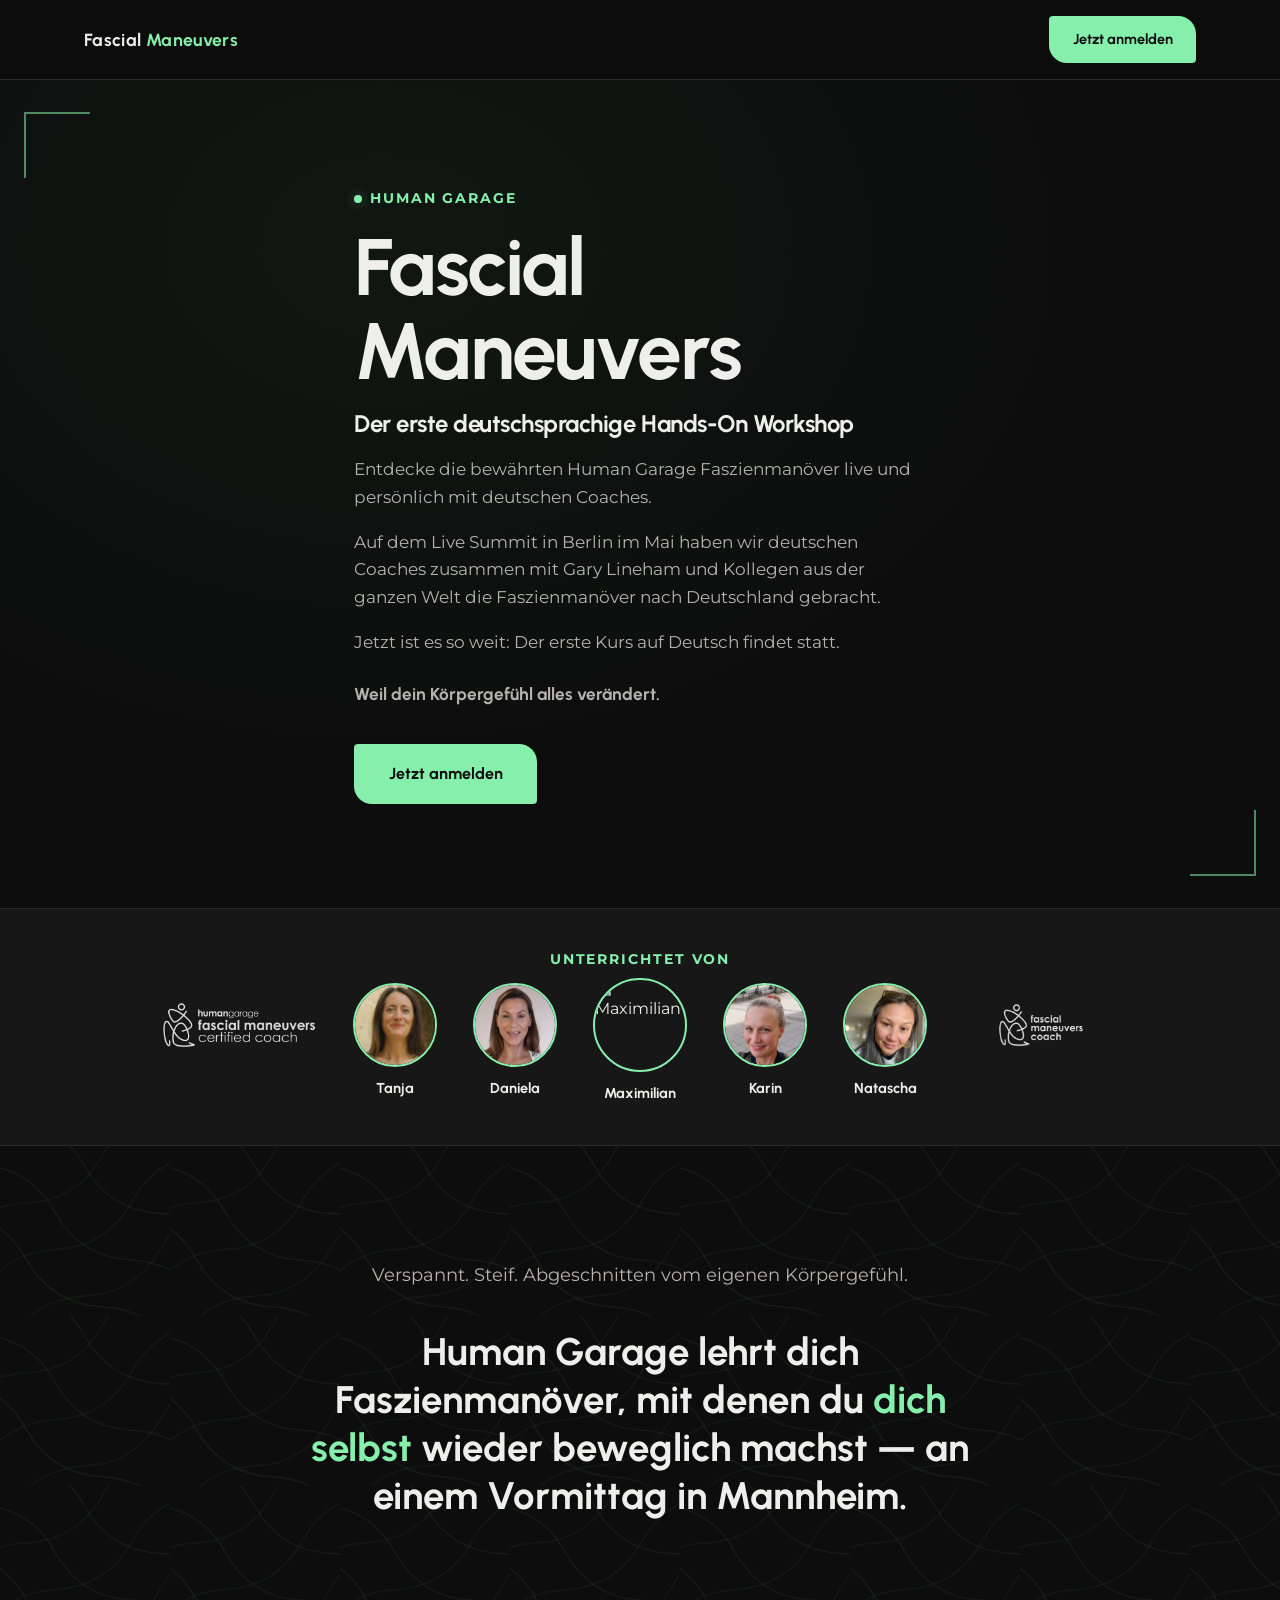
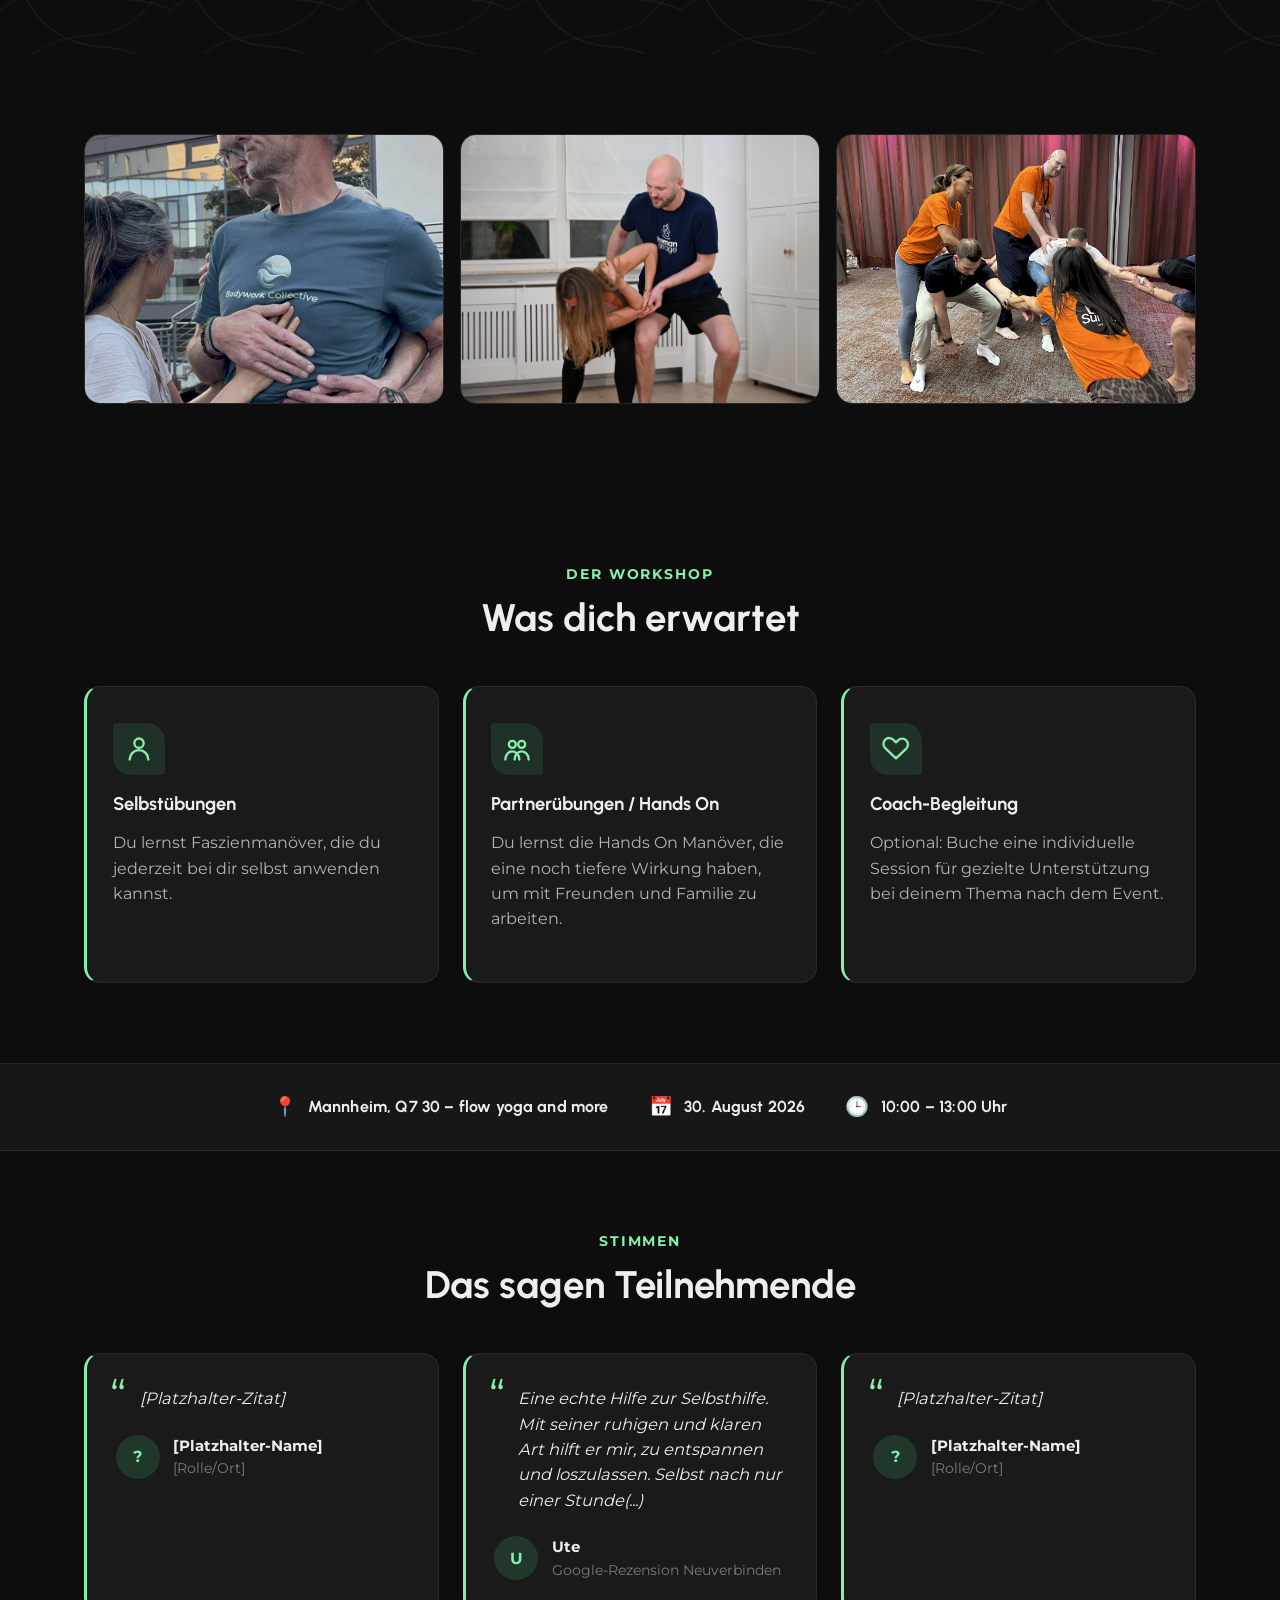
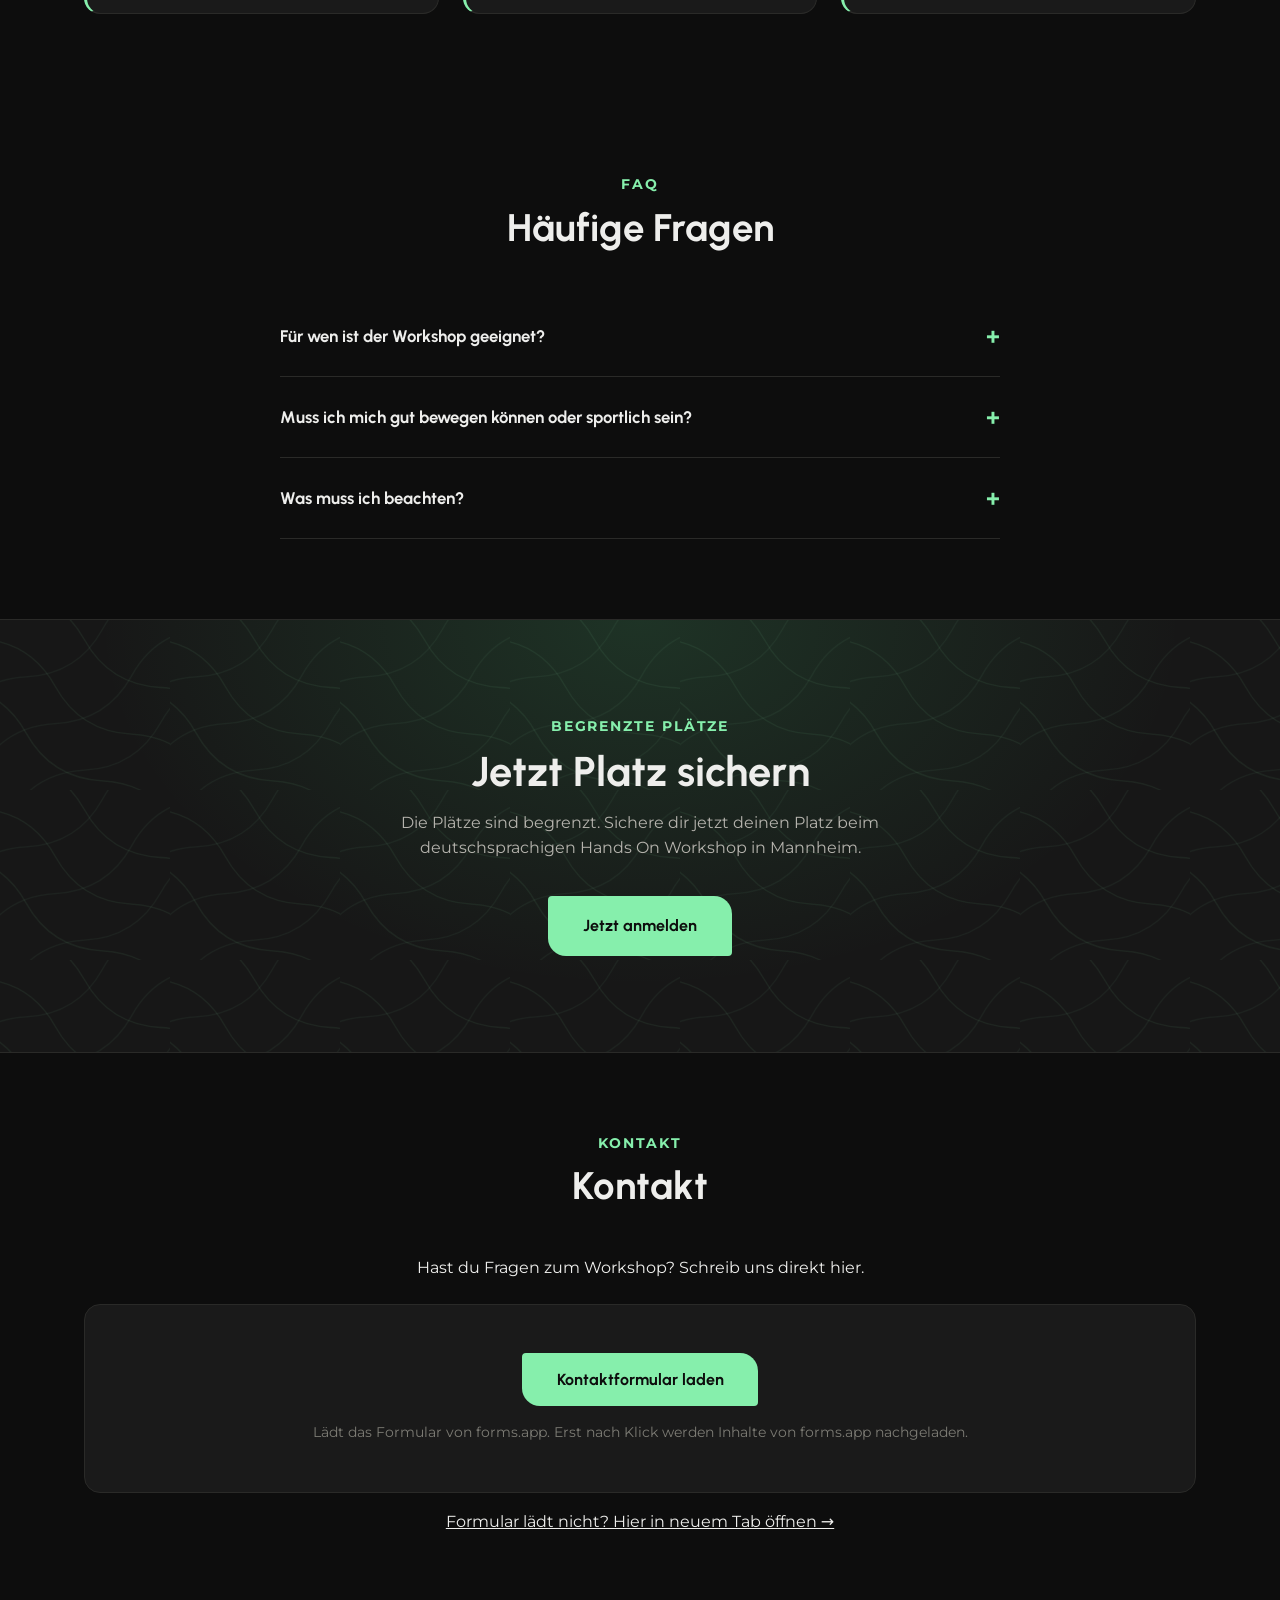
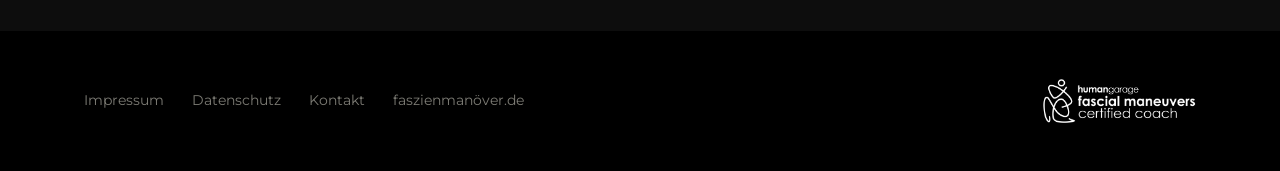
==== index.html @ 51a61db9 "Coach FOTOS zentriert" ====
<!doctype html>
<html lang="de">
<head>
<meta charset="utf-8">
<meta name="viewport" content="width=device-width, initial-scale=1">
<title>Fascial Maneuvers Workshop – Human Garage Mannheim</title>
<meta name="description" content="Der erste deutschsprachige Human Garage Fascial Maneuvers Hands-On Workshop in Mannheim am 30. August 2026. Jetzt Platz sichern.">
<meta name="robots" content="noindex, nofollow">
<link rel="stylesheet" href="assets/css/style.css">
</head>
<body>

<nav class="nav">
  <div class="container">
    <div class="nav-brand">Fascial <span>Maneuvers</span></div>
    <a class="btn btn-primary" href="https://book.stripe.com/28EfZhgvU1ks88J5w85ZC00">Jetzt anmelden</a>
  </div>
</nav>

<header class="hero hero-video-section">
  <video class="hero-video-bg" autoplay muted loop playsinline>
    <source src="images/hero.mp4" type="video/mp4">
  </video>
  <div class="hero-overlay"></div>
  <div class="container hero-content">
    <div class="hero-eyebrow">Human Garage</div>
    <h1 class="display">Fascial<br>Maneuvers</h1>
    <h2 class="display">Der erste deutschsprachige Hands-On Workshop</h2>
    <p>Entdecke die bewährten Human Garage Faszienmanöver live und persönlich mit deutschen Coaches.</p>
    <p>Auf dem Live Summit in Berlin im Mai haben wir deutschen Coaches zusammen mit Gary Lineham und Kollegen aus der ganzen Welt die Faszienmanöver nach Deutschland gebracht.</p>
    <p>Jetzt ist es so weit: Der erste Kurs auf Deutsch findet statt.</p>
    <p class="hero-tagline">Weil dein Körpergefühl alles verändert.</p>
    <a class="btn btn-primary" href="https://book.stripe.com/28EfZhgvU1ks88J5w85ZC00">Jetzt anmelden</a>
  </div>
</header>

<div class="trust-strip">
  <div class="container">
    <span class="eyebrow section-eyebrow">Unterrichtet von</span>
    <div class="coach-row">
      <div class="coach">
        <span class="coach-logo-box"><img class="trust-logo" src="Logos/HG-FascialManeuversCertifiedCoach-white.png" alt="Human Garage Fascial Maneuvers Certified Coach"></span>
      </div>
      <div class="coach">
        <span class="coach-photo"><img src="images/Coaches/Tanja.png" alt="Tanja" style="transform: scale(1.15) translate(0, 5%);"></span>
        <span class="coach-name">Tanja</span>
      </div>
      <div class="coach">
        <span class="coach-photo"><img src="images/Coaches/Daniela.png" alt="Daniela"></span>
        <span class="coach-name">Daniela</span>
      </div>
      <div class="coach coach--lead">
        <span class="coach-photo"><img src="images/Coaches/Maximilian.JPG" alt="Maximilian"></span>
        <span class="coach-name">Maximilian</span>
      </div>
      <div class="coach">
        <span class="coach-photo"><img src="images/Coaches/Karin.png" alt="Karin"></span>
        <span class="coach-name">Karin</span>
      </div>
      <div class="coach">
        <span class="coach-photo"><img src="images/Coaches/Natascha.jpg" alt="Natascha" style="transform: scale(1.15) translate(-4.3%, 2.5%);"></span>
        <span class="coach-name">Natascha</span>
      </div>
      <div class="coach">
        <span class="coach-logo-box"><img class="trust-logo" src="Logos/HG-FascialManeuversCoach-white.png" alt="Human Garage Fascial Maneuvers Coach"></span>
      </div>
    </div>
  </div>
</div>

<section class="statement texture">
  <div class="container">
    <p class="lede">Verspannt. Steif. Abgeschnitten vom eigenen Körpergefühl.</p>
    <p class="big">Human Garage lehrt dich Faszienmanöver, mit denen du <span class="hl">dich selbst</span> wieder beweglich machst — an einem Vormittag in Mannheim.</p>
  </div>
</section>

<section class="section">
  <div class="container">
    <div class="photo-strip">
      <img src="images/IMG_2261MaartenNatascha.jpg" alt="Fascial Maneuver bei Human Garage Workshop">
      <img src="images/DSC_4085_Swingerassist.JPG" alt="Swinger Assist Fascial Maneuver bei Human Garage Workshop">
      <img src="images/DoubleArmpull.jpg" alt="Double Arm Pull Fascial Maneuver bei Human Garage Workshop">
    </div>
  </div>
</section>

<section class="section" id="erwartet">
  <div class="container">
    <span class="eyebrow section-eyebrow">Der Workshop</span>
    <h2 class="section-title">Was dich erwartet</h2>
    <div class="features">
      <div class="feature">
        <div class="feature-icon" aria-hidden="true">
          <svg width="28" height="28" viewBox="0 0 24 24" fill="none" stroke="currentColor" stroke-width="2" stroke-linecap="round"><circle cx="12" cy="7" r="4"></circle><path d="M4 21c0-4.4 3.6-8 8-8s8 3.6 8 8"></path></svg>
        </div>
        <h3>Selbstübungen</h3>
        <p>Du lernst Faszienmanöver, die du jederzeit bei dir selbst anwenden kannst.</p>
      </div>
      <div class="feature">
        <div class="feature-icon" aria-hidden="true">
          <svg width="28" height="28" viewBox="0 0 24 24" fill="none" stroke="currentColor" stroke-width="2" stroke-linecap="round"><circle cx="8" cy="8" r="3"></circle><circle cx="16" cy="8" r="3"></circle><path d="M2 21c0-3.9 2.7-7 6-7s6 3.1 6 7"></path><path d="M10 21c0-3.9 2.7-7 6-7s6 3.1 6 7"></path></svg>
        </div>
        <h3>Partnerübungen / Hands On</h3>
        <p>Du lernst die Hands On Manöver, die eine noch tiefere Wirkung haben, um mit Freunden und Familie zu arbeiten.</p>
      </div>
      <div class="feature">
        <div class="feature-icon" aria-hidden="true">
          <svg width="28" height="28" viewBox="0 0 24 24" fill="none" stroke="currentColor" stroke-width="2" stroke-linecap="round" stroke-linejoin="round"><path d="M20.8 4.6a5 5 0 0 0-7 0L12 6.3l-1.8-1.7a5 5 0 1 0-7 7L12 20l8.8-8.4a5 5 0 0 0 0-7z"></path></svg>
        </div>
        <h3>Coach-Begleitung</h3>
        <p>Optional: Buche eine individuelle Session für gezielte Unterstützung bei deinem Thema nach dem Event.</p>
      </div>
    </div>
  </div>
</section>

<div class="info-bar">
  <div class="container">
    <div class="info-item"><span class="icon">📍</span> Mannheim, Q7 30 – flow yoga and more</div>
    <div class="info-item"><span class="icon">📅</span> 30. August 2026</div>
    <div class="info-item"><span class="icon">🕒</span> 10:00 – 13:00 Uhr</div>
  </div>
</div>

<section class="section">
  <div class="container">
    <span class="eyebrow section-eyebrow">Stimmen</span>
    <h2 class="section-title">Das sagen Teilnehmende</h2>
    <div class="testimonials">
      <figure class="testimonial-card">
        <blockquote>[Platzhalter-Zitat]</blockquote>
        <figcaption>
          <span class="testimonial-avatar">?</span>
          <span>
            <span class="testimonial-name">[Platzhalter-Name]</span>
            <span class="testimonial-role">[Rolle/Ort]</span>
          </span>
        </figcaption>
      </figure>
      <figure class="testimonial-card">
        <blockquote>Eine echte Hilfe zur Selbsthilfe. Mit seiner ruhigen und klaren Art hilft er mir, zu entspannen und loszulassen. Selbst nach nur einer Stunde(...)</blockquote>
        <figcaption>
          <span class="testimonial-avatar">U</span>
          <span>
            <span class="testimonial-name">Ute</span>
            <span class="testimonial-role">Google-Rezension Neuverbinden</span>
          </span>
        </figcaption>
      </figure>
      <figure class="testimonial-card">
        <blockquote>[Platzhalter-Zitat]</blockquote>
        <figcaption>
          <span class="testimonial-avatar">?</span>
          <span>
            <span class="testimonial-name">[Platzhalter-Name]</span>
            <span class="testimonial-role">[Rolle/Ort]</span>
          </span>
        </figcaption>
      </figure>
    </div>
  </div>
</section>

<section class="section">
  <div class="container">
    <span class="eyebrow section-eyebrow">FAQ</span>
    <h2 class="section-title">Häufige Fragen</h2>
    <div class="faq">
      <details class="faq-item">
        <summary>Für wen ist der Workshop geeignet?</summary>
        <p>Jeder kann Faszienmanöver machen. Sie sind leicht lernbar und sehr wirksam. Du bist hier richtig, wenn du deinem Körper etwas Gutes tun möchtest, dich leichter oder lebendiger fühlen willst.</p>
      </details>
      <details class="faq-item">
        <summary>Muss ich mich gut bewegen können oder sportlich sein?</summary>
        <p>Nein. Faszienmanöver bringen Beweglichkeit und Freude an Bewegung schnell zurück.</p>
      </details>
      <details class="faq-item">
        <summary>Was muss ich beachten?</summary>
        <p>Das Event findet in einem Yogastudio statt. Faszienmanöver wirken am besten barfuß oder auf rutschfesten Socken.</p>
        <p>Die Teilnahme findet auf eigene Verantwortung statt.</p>
        <p>Dies ist ein Hands-On Event, bitte verzichte auf starke Düfte und schweren Schmuck.</p>
      </details>
    </div>
  </div>
</section>

<section class="booking texture">
  <div class="container">
    <span class="eyebrow section-eyebrow">Begrenzte Plätze</span>
    <h2>Jetzt Platz sichern</h2>
    <p>Die Plätze sind begrenzt. Sichere dir jetzt deinen Platz beim deutschsprachigen Hands On Workshop in Mannheim.</p>
    <a class="btn btn-primary" href="https://book.stripe.com/28EfZhgvU1ks88J5w85ZC00">Jetzt anmelden</a>
  </div>
</section>

<section class="section" id="kontakt">
  <div class="container">
    <span class="eyebrow section-eyebrow">Kontakt</span>
    <h2 class="section-title">Kontakt</h2>
    <p style="text-align:center; max-width:50ch; margin:0 auto 1.5rem;">Hast du Fragen zum Workshop? Schreib uns direkt hier.</p>
    <div class="contact-embed" id="contact-embed">
      <button type="button" class="btn btn-primary" id="load-contact-form">Kontaktformular laden</button>
      <p class="contact-hint">Lädt das Formular von forms.app. Erst nach Klick werden Inhalte von forms.app nachgeladen.</p>
    </div>
    <p style="text-align:center; margin-top:1rem;"><a href="https://lx2cqpcb.forms.app/kontaktformular" target="_blank" rel="noopener">Formular lädt nicht? Hier in neuem Tab öffnen →</a></p>
  </div>
</section>

<footer>
  <div class="container footer-inner">
    <div class="footer-links">
      <a href="https://mein.online-impressum.de/neuverbinden-de/">Impressum</a>
      <a href="datenschutz.html">Datenschutz</a>
      <a href="#kontakt">Kontakt</a>
      <span>faszienmanöver.de</span>
    </div>
    <img class="footer-logo" src="Logos/HG-FascialManeuversCertifiedCoach-white.png" alt="Human Garage Fascial Maneuvers Certified Coach">
  </div>
</footer>

<script>
document.getElementById('load-contact-form').addEventListener('click', function () {
  var container = document.getElementById('contact-embed');
  var iframe = document.createElement('iframe');
  iframe.src = 'https://lx2cqpcb.forms.app/kontaktformular';
  iframe.title = 'Kontaktformular';
  iframe.loading = 'lazy';
  container.innerHTML = '';
  container.appendChild(iframe);
});
</script>

</body>
</html>
---- assets/css/style.css ----
@font-face {
  font-family: "Montserrat";
  font-style: normal;
  font-weight: 400;
  font-display: swap;
  src: url("../fonts/montserrat-400.woff2") format("woff2");
}
@font-face {
  font-family: "Montserrat";
  font-style: normal;
  font-weight: 600;
  font-display: swap;
  src: url("../fonts/montserrat-600.woff2") format("woff2");
}
@font-face {
  font-family: "Montserrat";
  font-style: normal;
  font-weight: 700;
  font-display: swap;
  src: url("../fonts/montserrat-700.woff2") format("woff2");
}
@font-face {
  font-family: "Urbanist";
  font-style: normal;
  font-weight: 400;
  font-display: swap;
  src: url("../fonts/urbanist-400.woff2") format("woff2");
}
@font-face {
  font-family: "Urbanist";
  font-style: normal;
  font-weight: 700;
  font-display: swap;
  src: url("../fonts/urbanist-700.woff2") format("woff2");
}

:root {
  --bg: #0d0d0d;
  --bg-elevated: #171717;
  --bg-card: #1a1a1a;
  --border: #2a2a28;
  --text: #eeeeec;
  --text-muted: #b5b3ad;
  --text-dim: #7c7b74;
  --mint: #4ade80;
  --mint-bright: #86efac;
  --mint-glow: rgba(134, 239, 172, 0.35);
  --amber: #f76b15;
  --amber-bright: #ff9a4d;
  --max-width: 1160px;
  --radius-s: 10px;
  --radius-m: 16px;
  --radius-cut: 4px 18px 4px 18px;
}

* {
  box-sizing: border-box;
}

html {
  scroll-behavior: smooth;
}

body {
  margin: 0;
  font-family: "Montserrat", ui-sans-serif, system-ui, sans-serif;
  background: var(--bg);
  color: var(--text);
  line-height: 1.6;
  -webkit-font-smoothing: antialiased;
}

h1, h2, h3, h4 {
  font-family: "Urbanist", ui-sans-serif, system-ui, sans-serif;
  font-weight: 700;
  line-height: 1.05;
  margin: 0;
}

.display {
  font-family: "Urbanist", ui-sans-serif, system-ui, sans-serif;
  font-weight: 700;
  letter-spacing: -0.02em;
  line-height: 1.05;
}

img {
  max-width: 100%;
  display: block;
}

a {
  color: inherit;
}

.container {
  max-width: var(--max-width);
  margin: 0 auto;
  padding: 0 1.5rem;
}

/* signature texture: crossing fascia-fiber mesh (own mark, not HG's diagonal hatch) */
.texture {
  position: relative;
}

.texture::before {
  content: "";
  position: absolute;
  inset: 0;
  pointer-events: none;
  background-image: url("data:image/svg+xml,%3Csvg xmlns='http://www.w3.org/2000/svg' width='170' height='170' viewBox='0 0 170 170'%3E%3Cg fill='none' stroke='%2386efac' stroke-width='1.3'%3E%3Cg stroke-opacity='0.065' transform='rotate(32 85 85)'%3E%3Cpath d='M-40 30 Q 5 5 50 30 T 140 30 T 230 30'/%3E%3Cpath d='M-40 85 Q 5 60 50 85 T 140 85 T 230 85'/%3E%3Cpath d='M-40 140 Q 5 115 50 140 T 140 140 T 230 140'/%3E%3C/g%3E%3Cg stroke-opacity='0.05' transform='rotate(-32 85 85)'%3E%3Cpath d='M-40 30 Q 5 5 50 30 T 140 30 T 230 30'/%3E%3Cpath d='M-40 85 Q 5 60 50 85 T 140 85 T 230 85'/%3E%3Cpath d='M-40 140 Q 5 115 50 140 T 140 140 T 230 140'/%3E%3C/g%3E%3C/g%3E%3C/svg%3E");
  background-repeat: repeat;
}

.eyebrow {
  display: inline-flex;
  align-items: center;
  gap: 0.5rem;
  color: var(--mint-bright);
  font-weight: 700;
  letter-spacing: 0.14em;
  text-transform: uppercase;
  font-size: 0.85rem;
}

.eyebrow::before {
  content: "";
  width: 8px;
  height: 8px;
  border-radius: 50%;
  background: var(--mint-bright);
  box-shadow: 0 0 12px var(--mint-glow);
}

.btn {
  display: inline-flex;
  align-items: center;
  justify-content: center;
  gap: 0.5rem;
  padding: 1rem 2.1rem;
  border-radius: var(--radius-cut);
  font-family: "Urbanist", sans-serif;
  font-weight: 700;
  font-size: 1rem;
  text-decoration: none;
  border: 1px solid transparent;
  transition: transform 0.15s ease, box-shadow 0.15s ease, background 0.15s ease;
  cursor: pointer;
}

.btn:focus-visible {
  outline: 2px solid var(--mint-bright);
  outline-offset: 2px;
}

.btn-primary {
  background: var(--mint-bright);
  color: #0d0d0d;
}

.btn-primary:hover {
  background: var(--mint);
  box-shadow: 0 8px 30px var(--mint-glow);
  transform: translateY(-2px);
}

.btn-ghost {
  background: transparent;
  color: var(--text);
  border-color: var(--border);
}

.btn-ghost:hover {
  border-color: var(--mint-bright);
  color: var(--mint-bright);
}

/* Nav */
.nav {
  position: sticky;
  top: 0;
  z-index: 50;
  background: rgba(13, 13, 13, 0.75);
  backdrop-filter: blur(10px);
  border-bottom: 1px solid var(--border);
}

.nav .container {
  display: flex;
  align-items: center;
  justify-content: space-between;
  padding: 1rem 1.5rem;
}

.nav-brand {
  font-family: "Urbanist", sans-serif;
  font-weight: 700;
  letter-spacing: 0.02em;
  font-size: 1.1rem;
}

.nav-brand span {
  color: var(--mint-bright);
}

.nav a.btn {
  padding: 0.7rem 1.4rem;
  font-size: 0.9rem;
}

/* Hero */
.hero-video-section {
  position: relative;
  overflow: hidden;
  min-height: 92vh;
  display: flex;
  align-items: center;
  padding: 5rem 0;
  color: var(--text);
}

.hero-video-bg {
  position: absolute;
  inset: 0;
  width: 100%;
  height: 100%;
  object-fit: cover;
  z-index: 0;
  filter: grayscale(15%) brightness(0.55);
}

.hero-overlay {
  position: absolute;
  inset: 0;
  z-index: 1;
  background:
    radial-gradient(ellipse at 30% 20%, rgba(74, 222, 128, 0.05), transparent 55%),
    linear-gradient(180deg, rgba(13, 13, 13, 0.55) 0%, rgba(13, 13, 13, 0.88) 65%, #0d0d0d 100%);
}

.hero-content {
  position: relative;
  z-index: 2;
  max-width: 680px;
}

/* corner brackets: our own "hands-on precision" mark, replaces HG's full-bleed edge treatment */
.hero-video-section::before,
.hero-video-section::after {
  content: "";
  position: absolute;
  z-index: 2;
  width: 64px;
  height: 64px;
  pointer-events: none;
  opacity: 0.55;
}

.hero-video-section::before {
  top: 2rem;
  left: 1.5rem;
  border-top: 2px solid var(--mint-bright);
  border-left: 2px solid var(--mint-bright);
}

.hero-video-section::after {
  bottom: 2rem;
  right: 1.5rem;
  border-bottom: 2px solid var(--mint-bright);
  border-right: 2px solid var(--mint-bright);
}

@media (max-width: 800px) {
  .hero-video-section::before,
  .hero-video-section::after {
    width: 40px;
    height: 40px;
  }
}

@media (prefers-reduced-motion: reduce) {
  .hero-video-bg {
    display: none;
  }
}

.hero-eyebrow {
  display: inline-flex;
  align-items: center;
  gap: 0.5rem;
  color: var(--mint-bright);
  font-weight: 700;
  letter-spacing: 0.14em;
  text-transform: uppercase;
  font-size: 0.85rem;
}

.hero-eyebrow::before {
  content: "";
  width: 8px;
  height: 8px;
  border-radius: 50%;
  background: var(--mint-bright);
  box-shadow: 0 0 12px var(--mint-glow);
}

.hero h1 {
  font-size: clamp(2.8rem, 6.5vw, 5rem);
  color: var(--text);
  margin: 0.9rem 0 1.1rem;
  letter-spacing: -0.02em;
}

.hero h2.display {
  font-size: clamp(1.15rem, 2.4vw, 1.5rem);
  color: var(--text);
  font-weight: 600;
  margin: 0 0 1.2rem;
}

.hero p {
  font-size: 1.08rem;
  max-width: 52ch;
  color: var(--text-muted);
}

.hero-tagline {
  font-family: "Urbanist", sans-serif;
  color: var(--mint-bright);
  font-weight: 700;
  font-size: 1.3rem;
  margin: 1.6rem 0 2.2rem;
}

.photo-strip {
  display: grid;
  grid-template-columns: repeat(3, 1fr);
  gap: 1rem;
}

.photo-strip img {
  border-radius: var(--radius-m);
  object-fit: cover;
  width: 100%;
  aspect-ratio: 4 / 3;
  border: 1px solid var(--border);
  filter: saturate(92%) contrast(1.04);
  transition: filter 0.25s ease;
}

.photo-strip img:hover {
  filter: saturate(100%) contrast(1);
}

/* Was dich erwartet */
.section {
  padding: 5rem 0;
}

.section-title {
  text-align: center;
  font-size: clamp(1.8rem, 3.5vw, 2.4rem);
  margin-bottom: 3rem;
}

.section-eyebrow {
  text-align: center;
  display: block;
  margin-bottom: 0.75rem;
}

.features {
  display: grid;
  grid-template-columns: repeat(3, 1fr);
  gap: 1.5rem;
}

.feature {
  background: var(--bg-card);
  border: 1px solid var(--border);
  border-left: 3px solid var(--mint-bright);
  border-radius: var(--radius-m);
  padding: 2.2rem 1.8rem 2.2rem 1.6rem;
  text-align: left;
  transition: border-left-color 0.2s ease, transform 0.2s ease;
}

.feature:hover {
  border-left-color: var(--amber-bright);
  transform: translateY(-3px);
}

.feature-icon {
  width: 52px;
  height: 52px;
  border-radius: var(--radius-cut);
  background: rgba(74, 222, 128, 0.12);
  color: var(--mint-bright);
  display: flex;
  align-items: center;
  justify-content: center;
  margin: 0 0 1.3rem;
  font-size: 1.6rem;
}

.feature h3 {
  font-size: 1.15rem;
  margin-bottom: 0.6rem;
}

.feature p {
  font-size: 0.98rem;
  color: var(--text-muted);
}

/* Trust strip */
.trust-strip {
  border-top: 1px solid var(--border);
  border-bottom: 1px solid var(--border);
  background: var(--bg-elevated);
  padding: 2.5rem 0;
}

.coach-row {
  display: flex;
  align-items: flex-start;
  justify-content: center;
  gap: 2.25rem;
  flex-wrap: nowrap;
}

/* fixed, equal-width slot for both logos so the row stays symmetric
   around the center photo — the wider "Certified Coach" logo simply
   fills more of its slot than the narrower "Coach" logo does */
.coach-logo-box {
  display: flex;
  align-items: center;
  justify-content: center;
  flex: 0 0 auto;
  width: 156px;
  height: 84px;
}

.trust-logo {
  height: 44px;
  width: auto;
  max-width: none;
  opacity: 0.85;
}

.coach {
  display: flex;
  flex-direction: column;
  align-items: center;
  gap: 0.6rem;
  flex: 0 0 auto;
}

@media (max-width: 800px) {
  .coach-row {
    justify-content: flex-start;
    overflow-x: auto;
    -webkit-overflow-scrolling: touch;
    scroll-snap-type: x proximity;
    gap: 1.5rem;
    margin: 0 -1.5rem;
    padding: 0.25rem 1.5rem 0.75rem;
    scrollbar-width: none;
  }

  .coach-row::-webkit-scrollbar {
    display: none;
  }

  .coach-row > * {
    scroll-snap-align: center;
  }

  .coach-logo-box {
    width: 120px;
  }
}

.coach-photo {
  display: block;
  width: 84px;
  height: 84px;
  border-radius: 50%;
  overflow: hidden;
  border: 2px solid var(--mint-bright);
}

/* lead photo is bigger, so it's pulled up by half the extra size to
   keep its center on the same line as the 84px circles */
.coach--lead .coach-photo {
  width: 94px;
  height: 94px;
  margin-top: -5px;
}

.coach-photo img {
  width: 100%;
  height: 100%;
  object-fit: cover;
}

.coach-name {
  font-family: "Urbanist", sans-serif;
  font-weight: 700;
  font-size: 0.9rem;
  color: var(--text);
}

/* Statement */
.statement {
  padding: 6rem 0;
  text-align: center;
  background: var(--bg);
}

.statement .container {
  max-width: 760px;
}

.statement p.lede {
  color: var(--text-muted);
  font-size: 1.15rem;
  margin-bottom: 1.75rem;
}

.statement p.big {
  font-family: "Urbanist", sans-serif;
  font-weight: 700;
  font-size: clamp(1.6rem, 3.6vw, 2.4rem);
  line-height: 1.25;
}

.statement p.big .hl {
  color: var(--mint-bright);
}

/* Contact embed */
.contact-embed {
  text-align: center;
  background: var(--bg-card);
  border: 1px solid var(--border);
  border-radius: var(--radius-m);
  padding: 3rem 1.5rem;
}

.contact-embed iframe {
  width: 100%;
  min-height: 720px;
  border: 0;
  border-radius: var(--radius-s);
}

.contact-hint {
  margin: 1rem 0 0;
  font-size: 0.85rem;
  color: var(--text-dim);
}

/* Testimonials */
.testimonials {
  display: grid;
  grid-template-columns: repeat(3, 1fr);
  gap: 1.5rem;
}

.testimonial-card {
  margin: 0;
  background: var(--bg-card);
  border: 1px solid var(--border);
  border-left: 3px solid var(--mint-bright);
  border-radius: var(--radius-m);
  padding: 2rem 2rem 2rem 1.8rem;
  display: flex;
  flex-direction: column;
  gap: 1.4rem;
}

.testimonial-card blockquote {
  margin: 0;
  font-size: 1.02rem;
  font-style: italic;
  color: var(--text);
  line-height: 1.55;
  position: relative;
  padding-left: 1.5rem;
}

.testimonial-card blockquote::before {
  content: "\201C";
  position: absolute;
  left: -0.35rem;
  top: -0.7rem;
  font-size: 2.6rem;
  font-style: normal;
  color: var(--mint-bright);
  line-height: 1;
}

.testimonial-card figcaption {
  display: flex;
  align-items: center;
  gap: 0.85rem;
  font-style: normal;
}

.testimonial-avatar {
  width: 44px;
  height: 44px;
  flex-shrink: 0;
  border-radius: 50%;
  background: rgba(74, 222, 128, 0.15);
  color: var(--mint-bright);
  display: flex;
  align-items: center;
  justify-content: center;
  font-weight: 700;
  overflow: hidden;
}

.testimonial-avatar img {
  width: 100%;
  height: 100%;
  object-fit: cover;
}

.testimonial-name {
  display: block;
  font-weight: 700;
  font-size: 0.95rem;
}

.testimonial-role {
  display: block;
  font-size: 0.85rem;
  color: var(--text-dim);
}

@media (max-width: 800px) {
  .testimonials {
    grid-template-columns: 1fr;
  }
}

/* FAQ */
.faq {
  max-width: 720px;
  margin: 0 auto;
}

.faq-item {
  border-bottom: 1px solid var(--border);
  padding: 1.3rem 0;
}

.faq-item summary {
  cursor: pointer;
  list-style: none;
  display: flex;
  justify-content: space-between;
  align-items: center;
  gap: 1rem;
  font-family: "Urbanist", sans-serif;
  font-weight: 700;
  font-size: 1.05rem;
}

.faq-item summary::-webkit-details-marker {
  display: none;
}

.faq-item summary::after {
  content: "+";
  color: var(--mint-bright);
  font-size: 1.5rem;
  font-weight: 700;
  flex-shrink: 0;
}

.faq-item[open] summary::after {
  content: "\2212";
}

.faq-item p {
  margin: 1rem 0 0;
  color: var(--text-muted);
}

/* Info bar */
.info-bar {
  background: var(--bg-elevated);
  border-top: 1px solid var(--border);
  border-bottom: 1px solid var(--border);
}

.info-bar .container {
  display: flex;
  flex-wrap: wrap;
  justify-content: center;
  gap: 2.5rem;
  padding: 1.75rem;
  font-family: "Urbanist", sans-serif;
  font-weight: 700;
  letter-spacing: 0.01em;
}

.info-bar .info-item {
  display: flex;
  align-items: center;
  gap: 0.7rem;
}

.info-bar .icon {
  color: var(--mint-bright);
  font-size: 1.2rem;
}

/* Booking */
.booking {
  position: relative;
  text-align: center;
  padding: 6rem 0;
  background:
    radial-gradient(ellipse at 50% 0%, rgba(74, 222, 128, 0.14), transparent 60%),
    var(--bg-elevated);
  border-top: 1px solid var(--border);
  border-bottom: 1px solid var(--border);
  overflow: hidden;
}

.booking .container {
  position: relative;
  z-index: 1;
  max-width: 640px;
}

.booking h2 {
  font-size: clamp(2rem, 4vw, 2.6rem);
  margin-bottom: 1rem;
}

.booking p {
  color: var(--text-muted);
  max-width: 50ch;
  margin: 0 auto 2.2rem;
}

/* Footer */
footer {
  background: #000;
  color: var(--text-dim);
  padding: 3rem 0;
  font-size: 0.9rem;
}

footer .footer-inner {
  display: flex;
  flex-wrap: wrap;
  justify-content: space-between;
  align-items: center;
  gap: 1.5rem;
}

footer .footer-links a {
  text-decoration: none;
  margin-right: 1.5rem;
}

footer .footer-links a:hover {
  color: var(--mint-bright);
}

footer img.footer-logo {
  height: 44px;
  width: auto;
}

/* Legal pages (Datenschutz) */
.legal {
  max-width: 70ch;
  margin: 0 auto;
  padding: 3rem 1.5rem 4rem;
}

.legal h1 {
  font-size: 1.8rem;
  margin-bottom: 1.5rem;
}

.legal h2 {
  font-size: 1.15rem;
  margin-top: 2rem;
  color: var(--mint-bright);
}

.legal p {
  color: var(--text-muted);
}

.legal a {
  color: var(--mint-bright);
}

@media (max-width: 800px) {
  .hero-video-section {
    min-height: auto;
    padding: 4rem 0 3rem;
  }

  .features {
    grid-template-columns: 1fr;
  }

  .photo-strip {
    grid-template-columns: 1fr;
  }

  footer .footer-inner {
    flex-direction: column;
    text-align: center;
  }
}
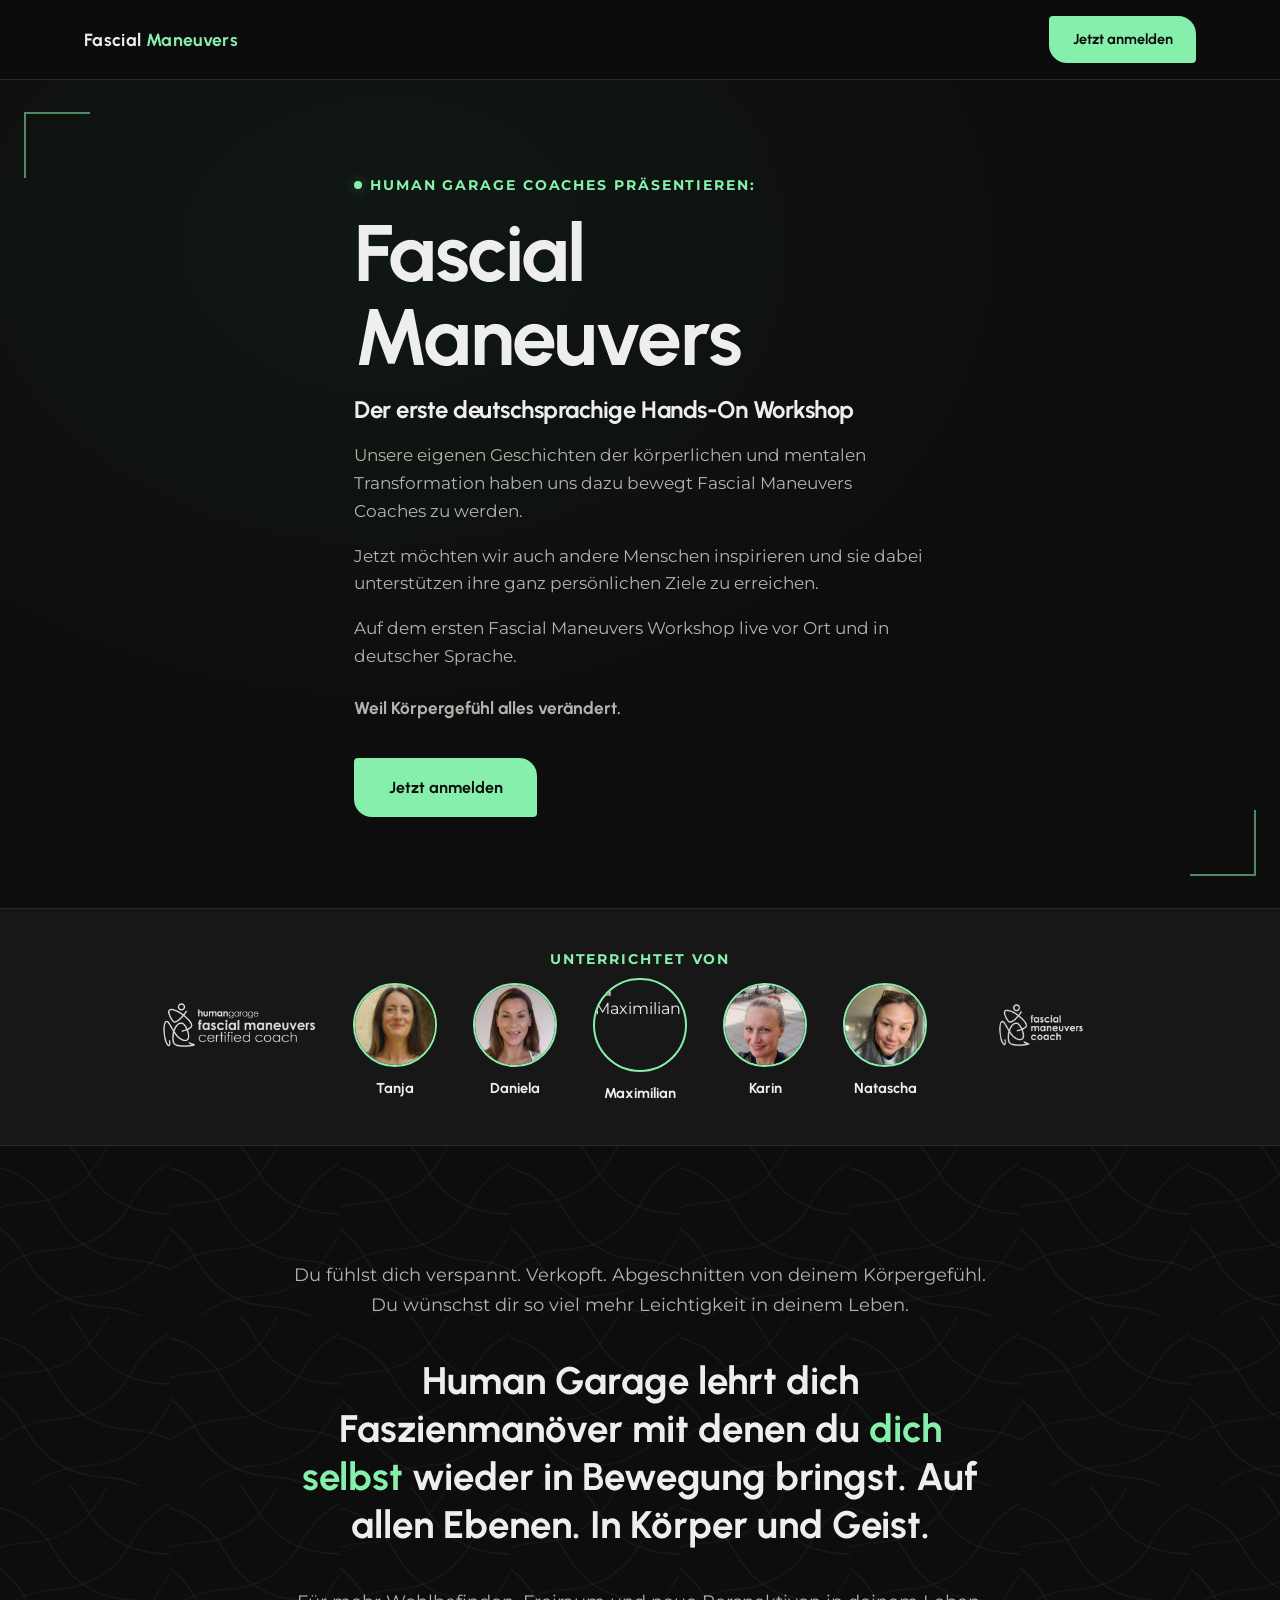
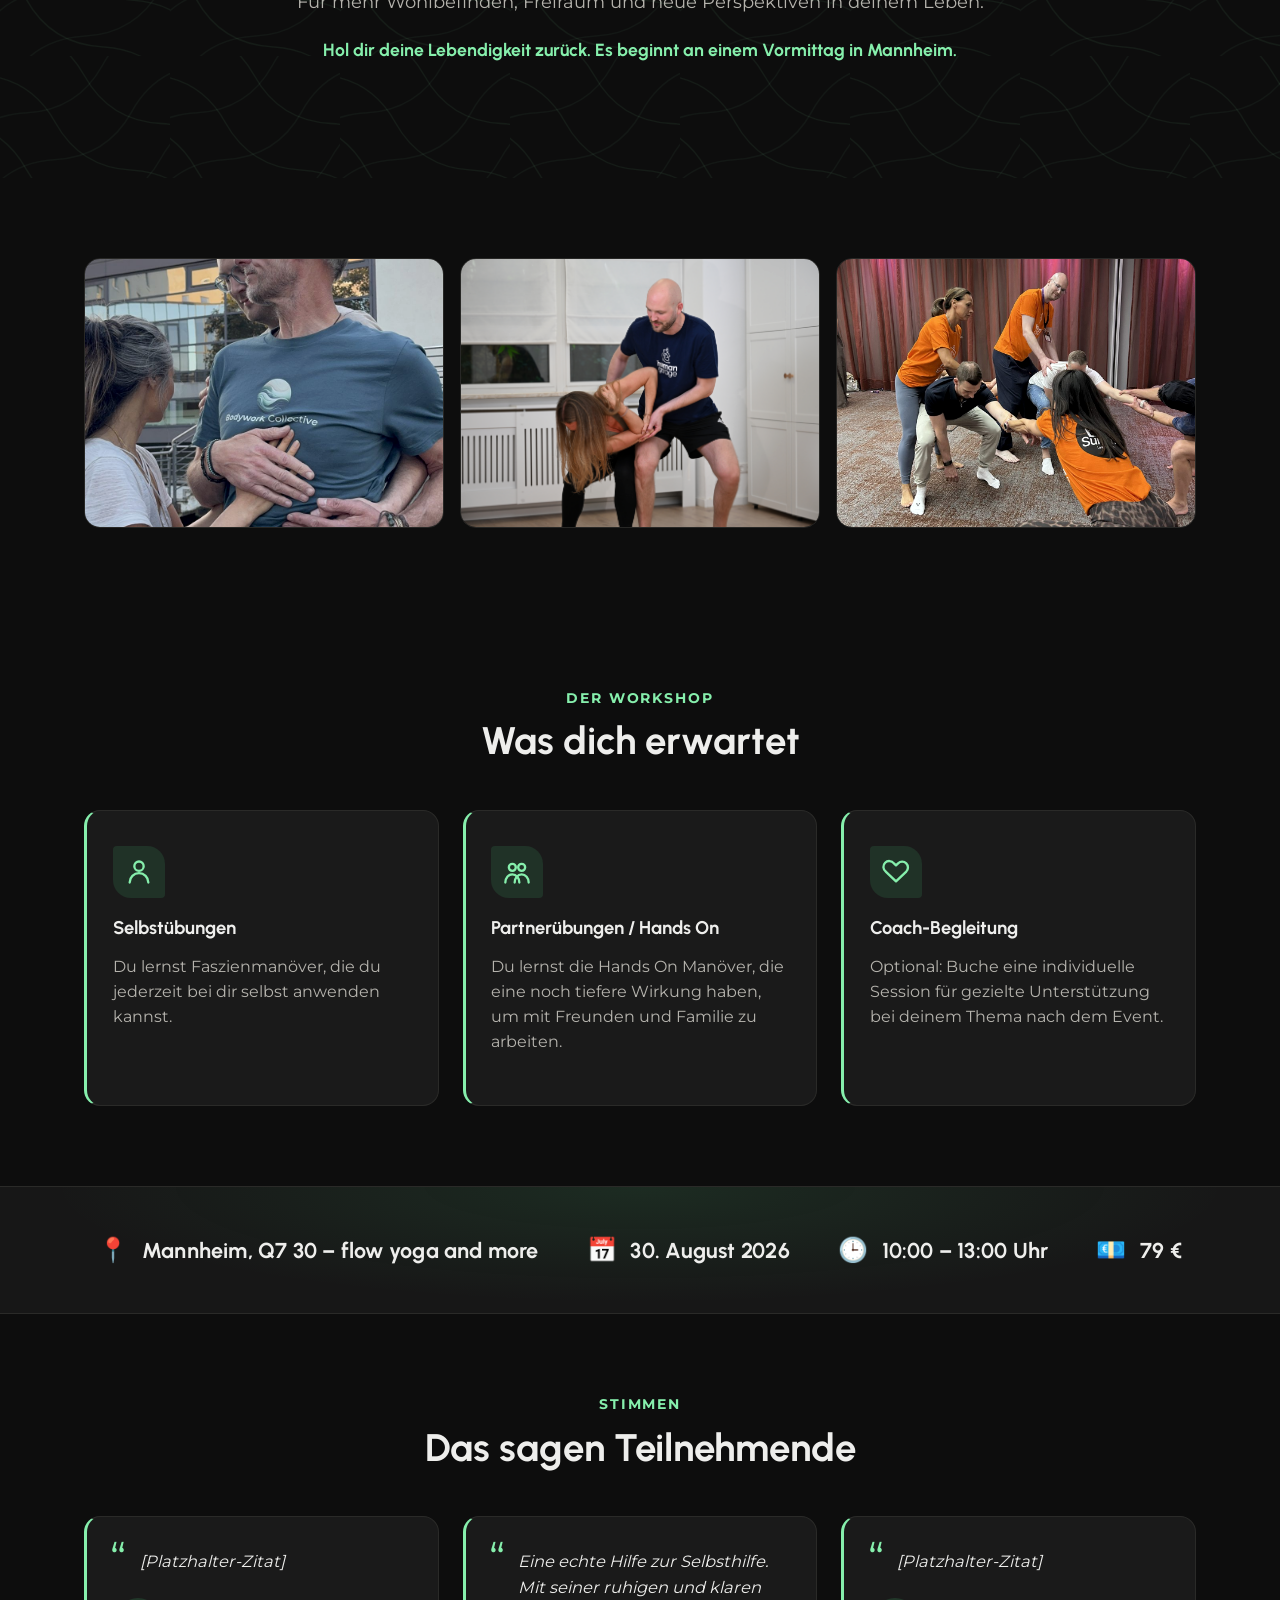
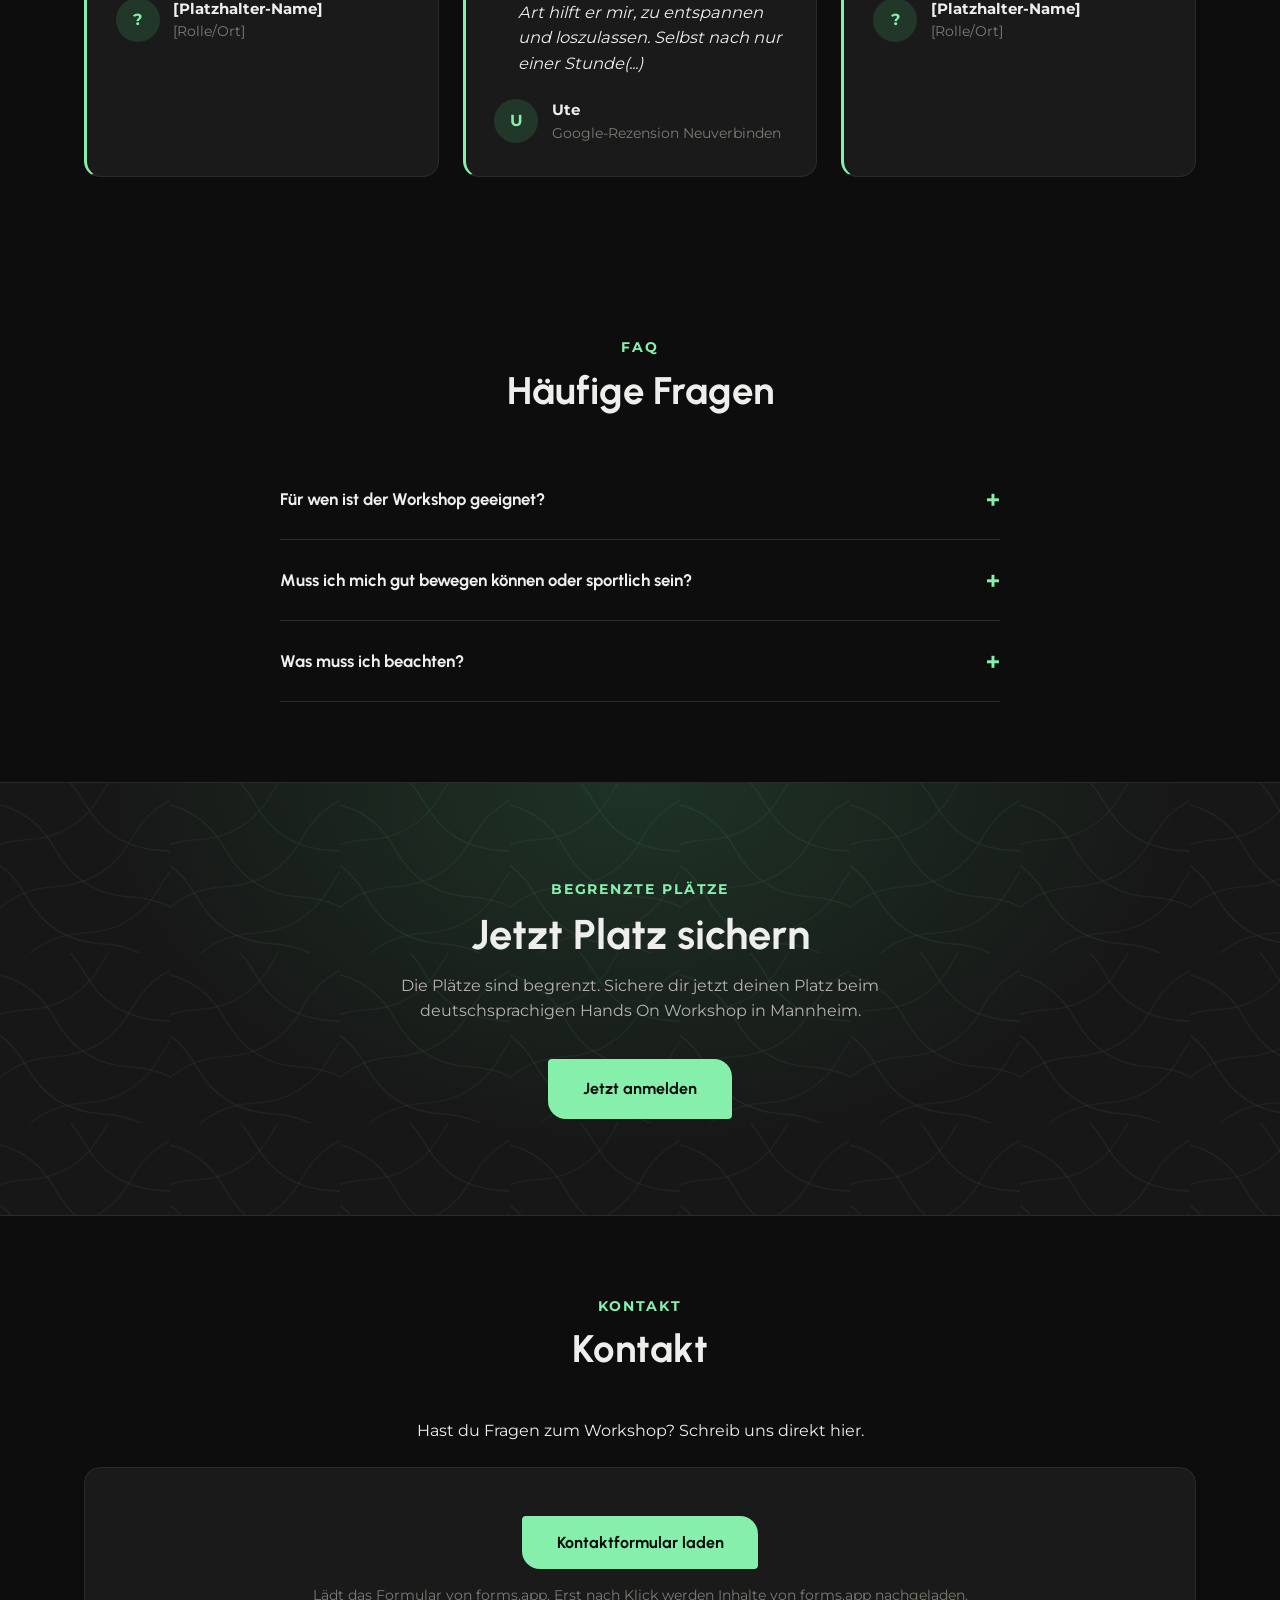
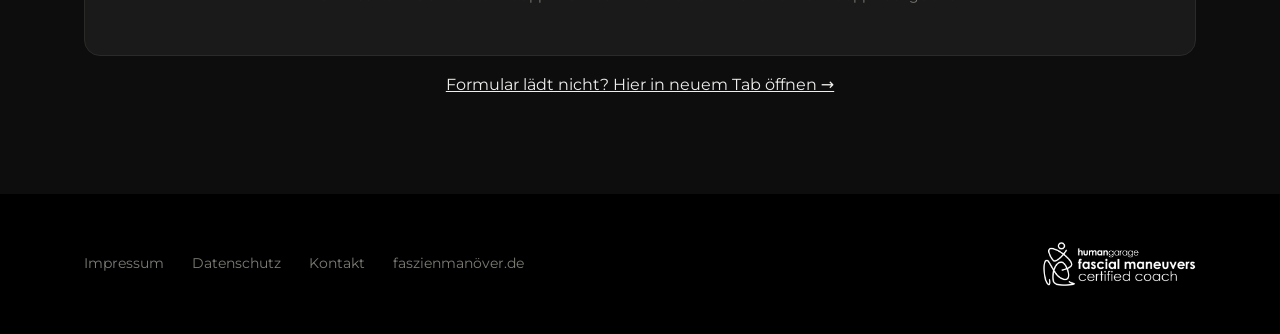
==== commit f22a928d: "texte optimiert" ====
--- a/index.html
+++ b/index.html
@@ -23,13 +23,13 @@
   </video>
   <div class="hero-overlay"></div>
   <div class="container hero-content">
-    <div class="hero-eyebrow">Human Garage</div>
+    <div class="hero-eyebrow">Human Garage Coaches präsentieren:</div>
     <h1 class="display">Fascial<br>Maneuvers</h1>
     <h2 class="display">Der erste deutschsprachige Hands-On Workshop</h2>
-    <p>Entdecke die bewährten Human Garage Faszienmanöver live und persönlich mit deutschen Coaches.</p>
-    <p>Auf dem Live Summit in Berlin im Mai haben wir deutschen Coaches zusammen mit Gary Lineham und Kollegen aus der ganzen Welt die Faszienmanöver nach Deutschland gebracht.</p>
-    <p>Jetzt ist es so weit: Der erste Kurs auf Deutsch findet statt.</p>
-    <p class="hero-tagline">Weil dein Körpergefühl alles verändert.</p>
+    <p>Unsere eigenen Geschichten der körperlichen und mentalen Transformation haben uns dazu bewegt Fascial Maneuvers Coaches zu werden.</p>
+    <p>Jetzt möchten wir auch andere Menschen inspirieren und sie dabei unterstützen ihre ganz persönlichen Ziele zu erreichen.</p>
+    <p>Auf dem ersten Fascial Maneuvers Workshop live vor Ort und in deutscher Sprache.</p>
+    <p class="hero-tagline">Weil Körpergefühl alles verändert.</p>
     <a class="btn btn-primary" href="https://book.stripe.com/28EfZhgvU1ks88J5w85ZC00">Jetzt anmelden</a>
   </div>
 </header>
@@ -70,8 +70,10 @@
 
 <section class="statement texture">
   <div class="container">
-    <p class="lede">Verspannt. Steif. Abgeschnitten vom eigenen Körpergefühl.</p>
-    <p class="big">Human Garage lehrt dich Faszienmanöver, mit denen du <span class="hl">dich selbst</span> wieder beweglich machst — an einem Vormittag in Mannheim.</p>
+    <p class="lede">Du fühlst dich verspannt. Verkopft. Abgeschnitten von deinem Körpergefühl. Du wünschst dir so viel mehr Leichtigkeit in deinem Leben.</p>
+    <p class="big">Human Garage lehrt dich Faszienmanöver mit denen du <span class="hl">dich selbst</span> wieder in Bewegung bringst. Auf allen Ebenen. In Körper und Geist.</p>
+    <p class="support">Für mehr Wohlbefinden, Freiraum und neue Perspektiven in deinem Leben.</p>
+    <p class="support support-strong">Hol dir deine Lebendigkeit zurück. Es beginnt an einem Vormittag in Mannheim.</p>
   </div>
 </section>
 
@@ -120,6 +122,7 @@
     <div class="info-item"><span class="icon">📍</span> Mannheim, Q7 30 – flow yoga and more</div>
     <div class="info-item"><span class="icon">📅</span> 30. August 2026</div>
     <div class="info-item"><span class="icon">🕒</span> 10:00 – 13:00 Uhr</div>
+    <div class="info-item"><span class="icon">💶</span> 79 €</div>
   </div>
 </div>
 
--- a/assets/css/style.css
+++ b/assets/css/style.css
@@ -540,6 +540,18 @@
   color: var(--mint-bright);
 }
 
+.statement p.support {
+  font-size: 1.1rem;
+  color: var(--text-muted);
+  margin-top: 1.25rem;
+}
+
+.statement p.support-strong {
+  font-family: "Urbanist", sans-serif;
+  font-weight: 700;
+  color: var(--mint-bright);
+}
+
 /* Contact embed */
 .contact-embed {
   text-align: center;
@@ -693,7 +705,9 @@
 
 /* Info bar */
 .info-bar {
-  background: var(--bg-elevated);
+  background:
+    radial-gradient(ellipse at 50% 0%, rgba(74, 222, 128, 0.1), transparent 65%),
+    var(--bg-elevated);
   border-top: 1px solid var(--border);
   border-bottom: 1px solid var(--border);
 }
@@ -702,22 +716,24 @@
   display: flex;
   flex-wrap: wrap;
   justify-content: center;
-  gap: 2.5rem;
-  padding: 1.75rem;
+  align-items: center;
+  gap: 1rem 3rem;
+  padding: 2.75rem 1.5rem;
   font-family: "Urbanist", sans-serif;
   font-weight: 700;
+  font-size: clamp(1.05rem, 2vw, 1.35rem);
   letter-spacing: 0.01em;
 }
 
 .info-bar .info-item {
   display: flex;
   align-items: center;
-  gap: 0.7rem;
+  gap: 0.85rem;
 }
 
 .info-bar .icon {
   color: var(--mint-bright);
-  font-size: 1.2rem;
+  font-size: 1.5rem;
 }
 
 /* Booking */
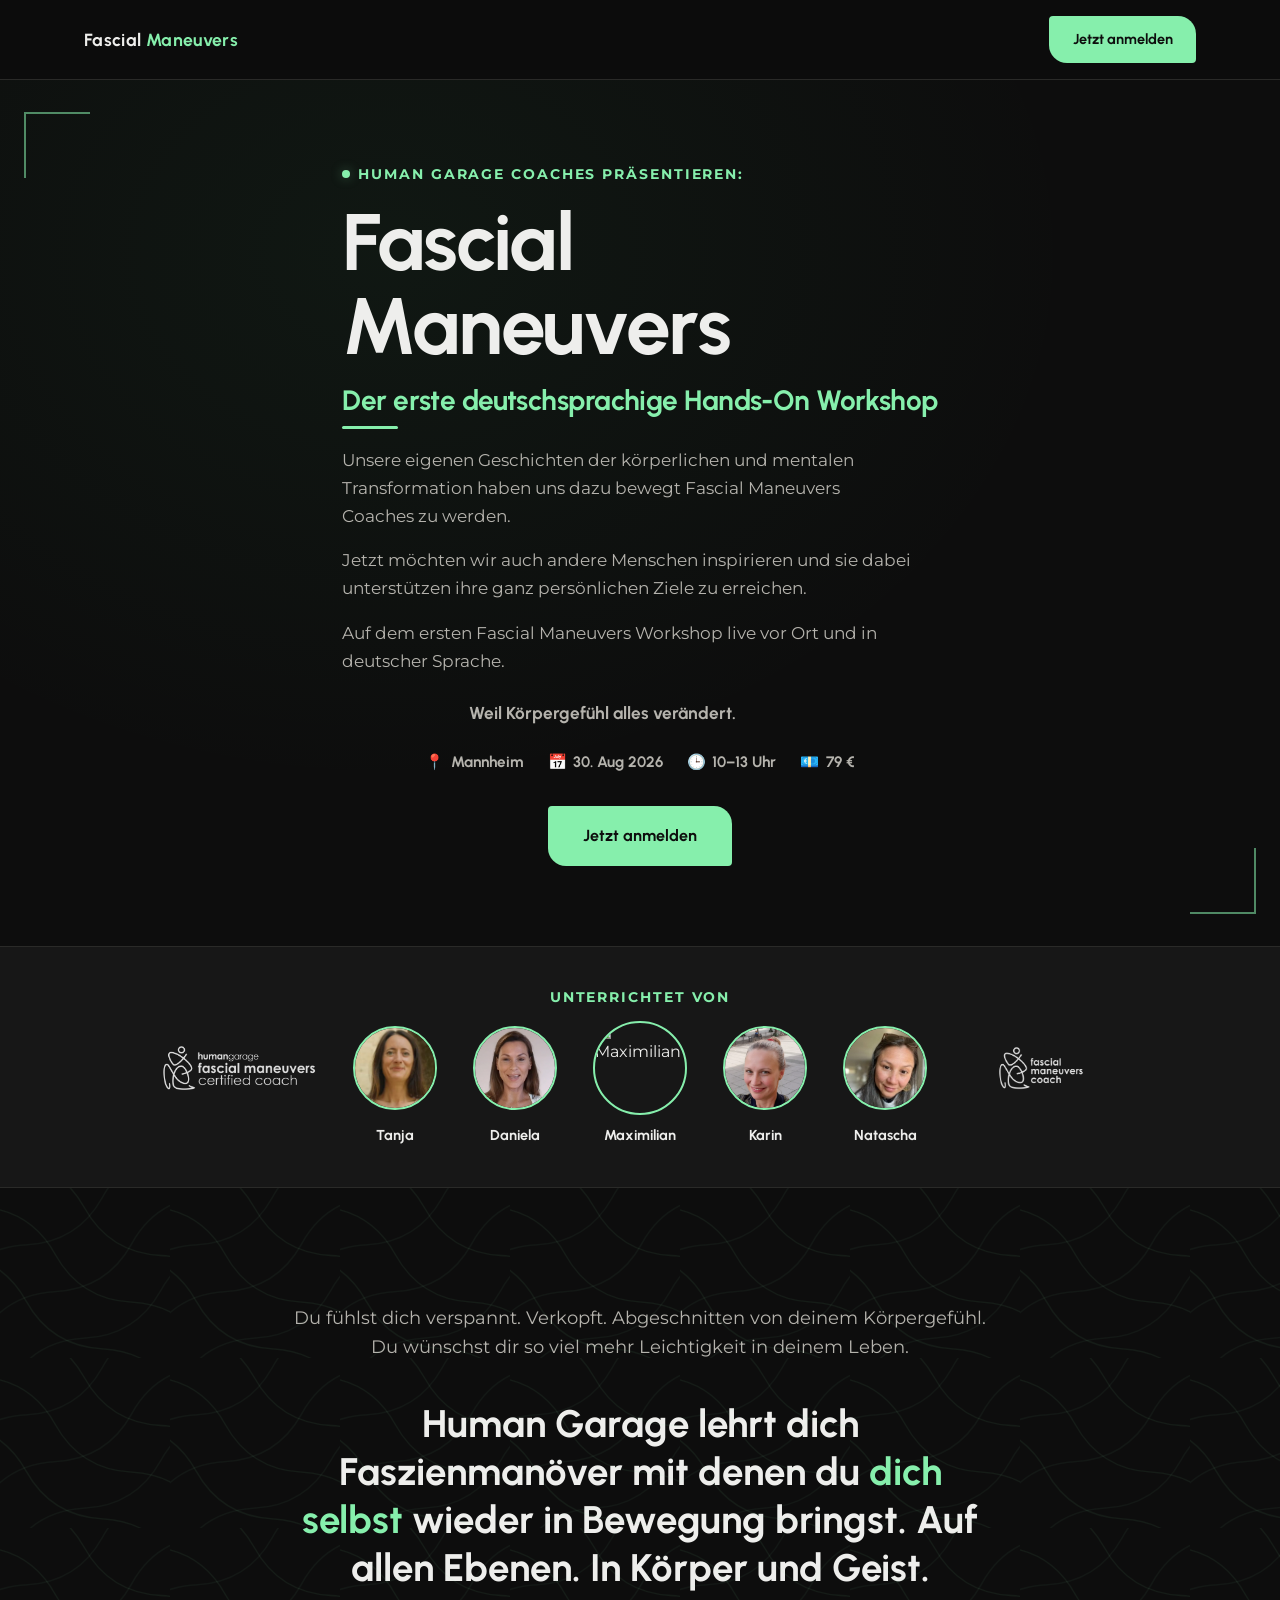
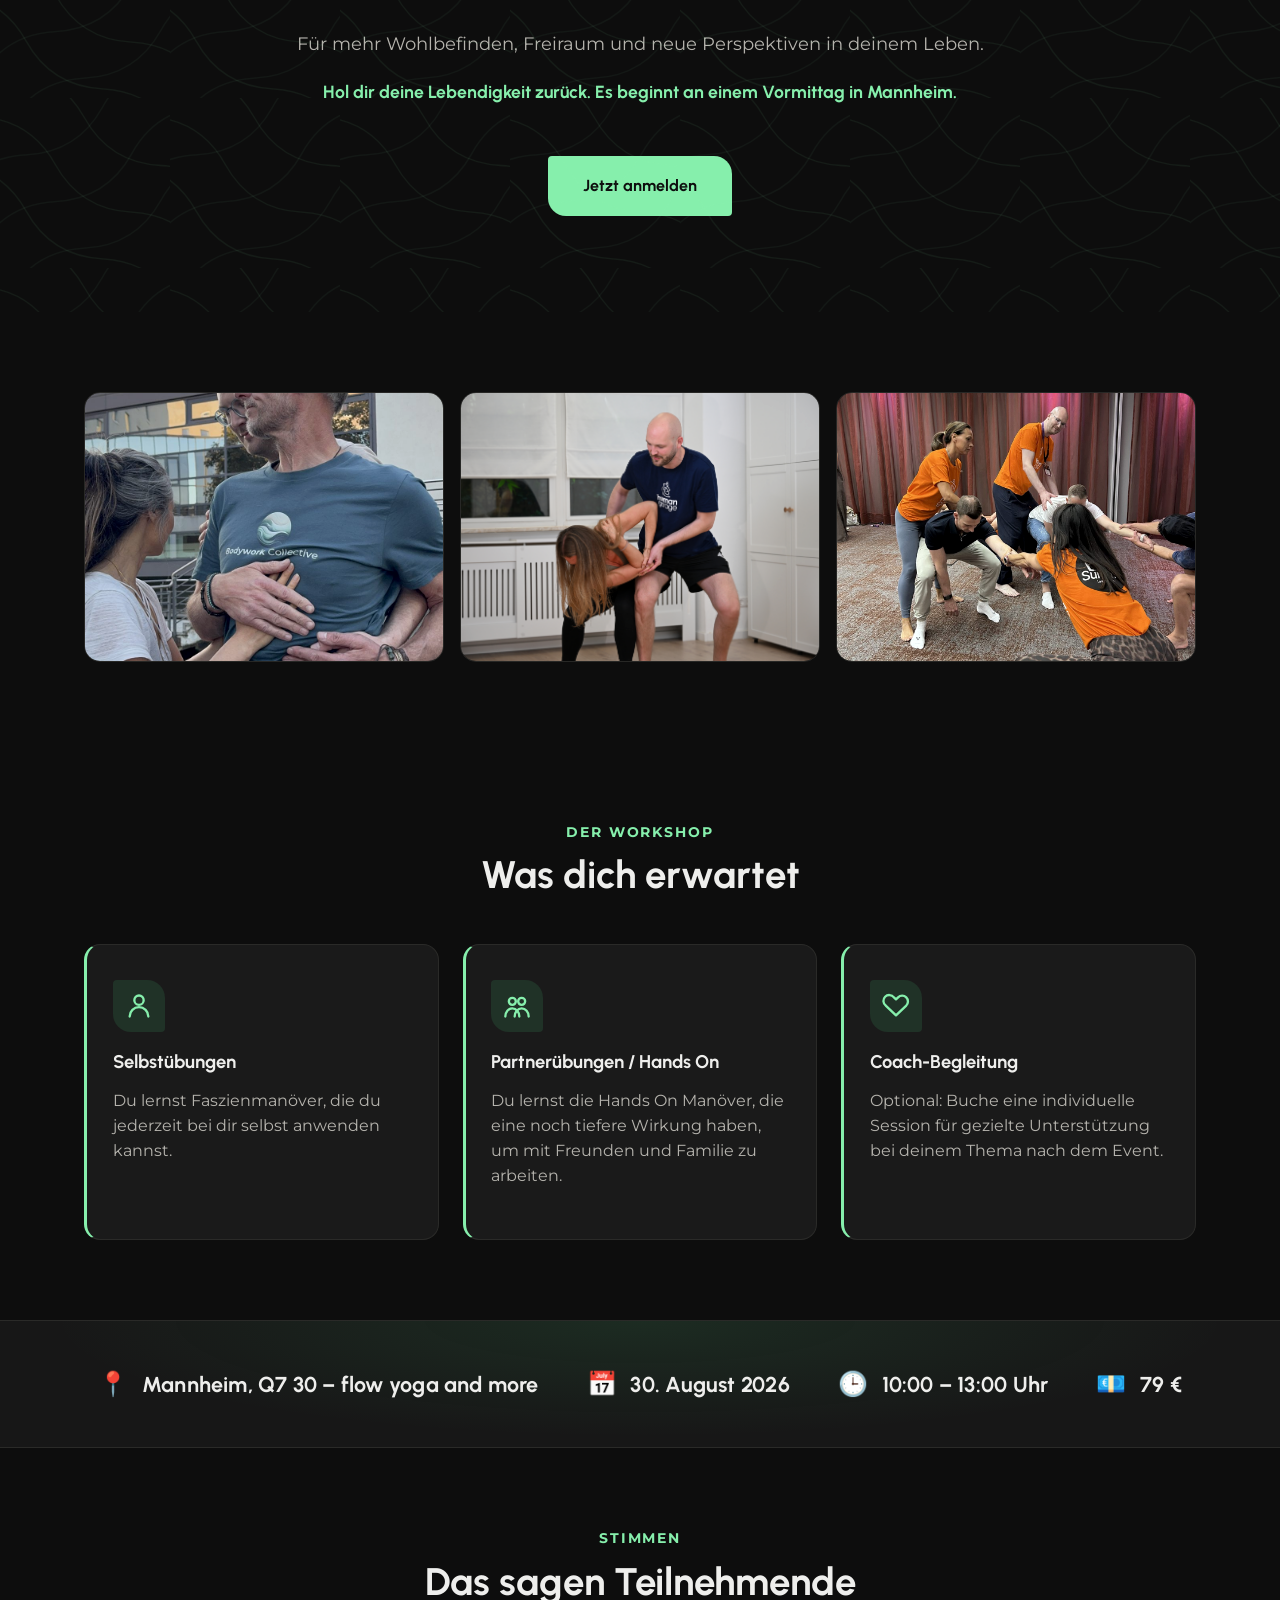
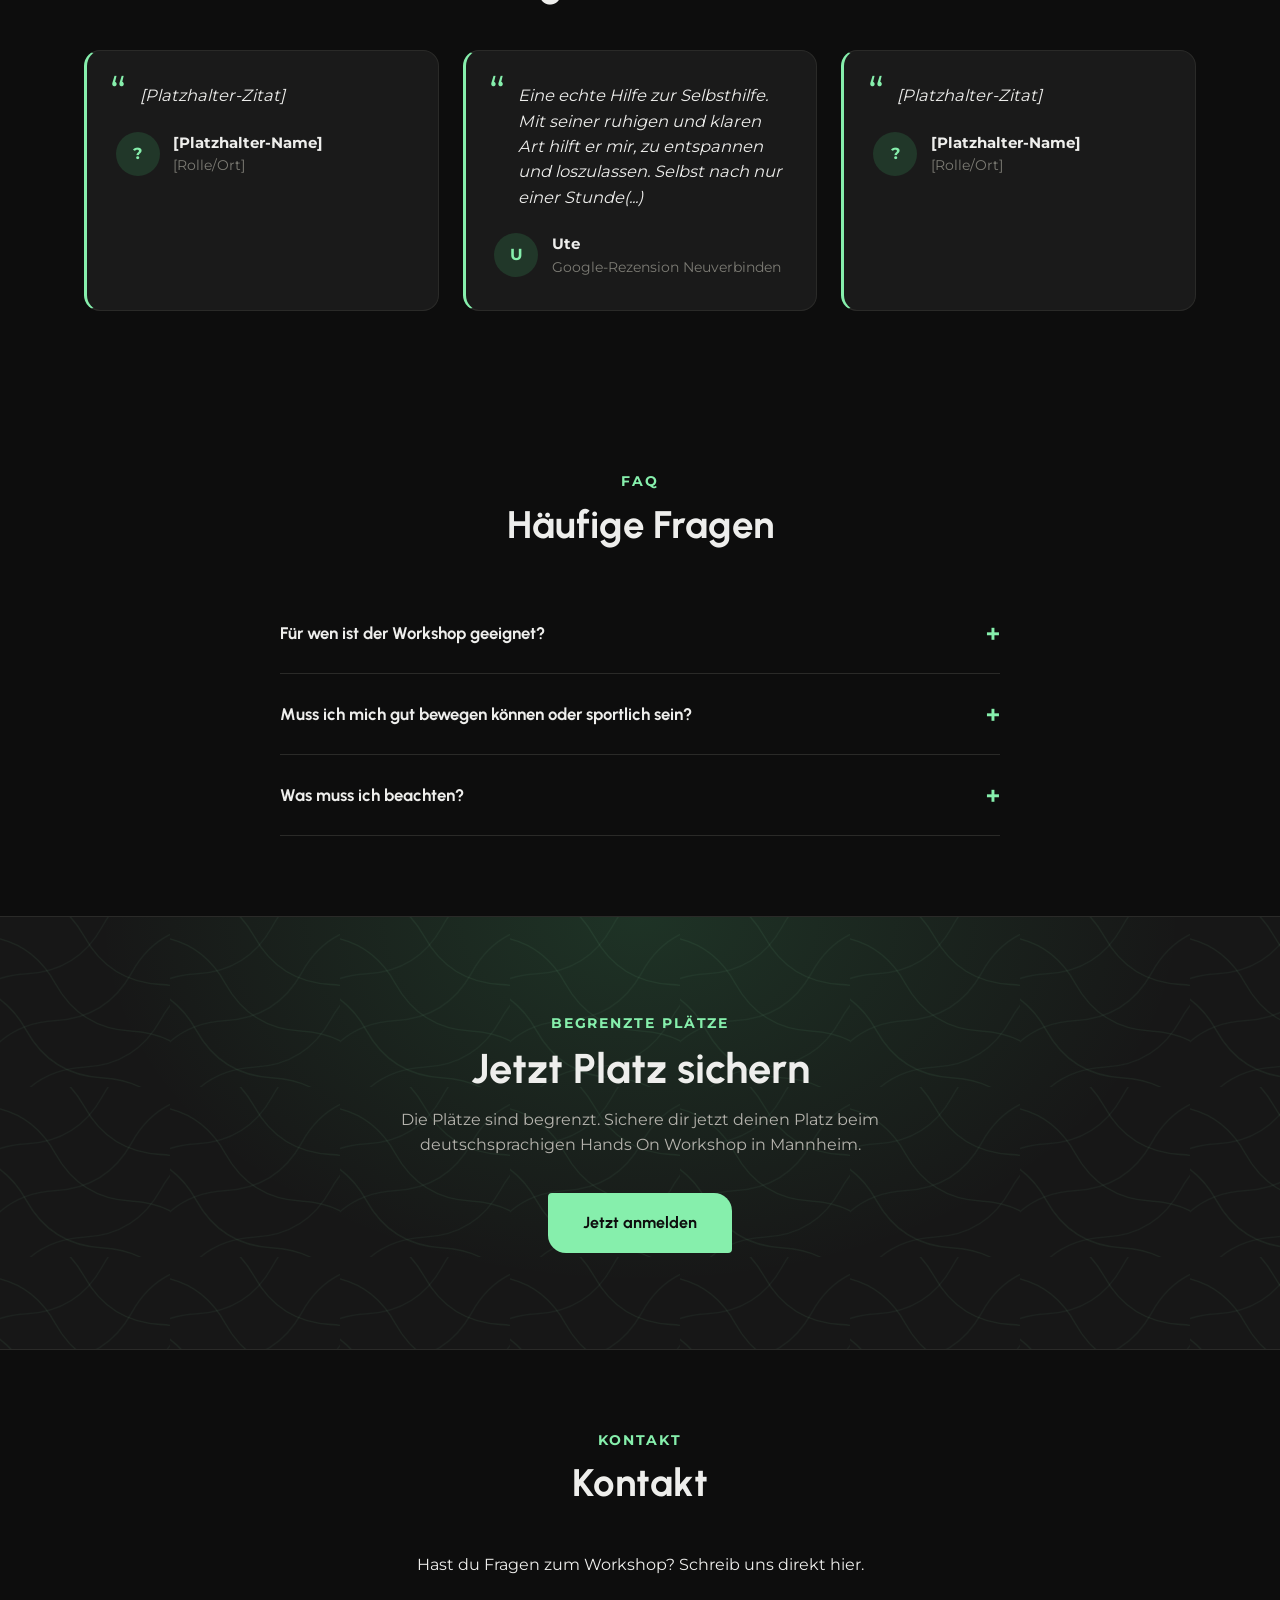
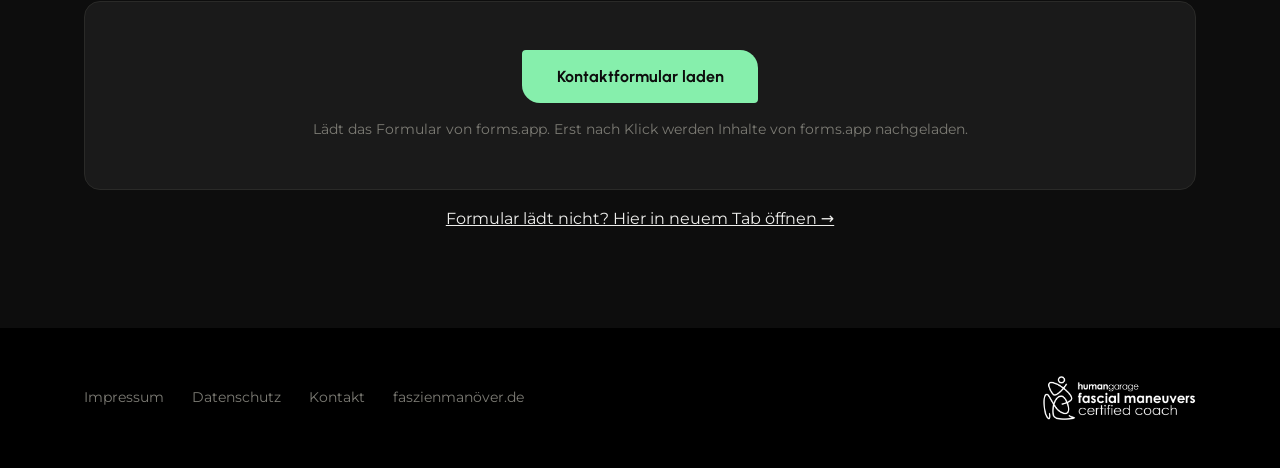
==== commit 93dd237e: "faktenzeile hero" ====
--- a/index.html
+++ b/index.html
@@ -29,8 +29,16 @@
     <p>Unsere eigenen Geschichten der körperlichen und mentalen Transformation haben uns dazu bewegt Fascial Maneuvers Coaches zu werden.</p>
     <p>Jetzt möchten wir auch andere Menschen inspirieren und sie dabei unterstützen ihre ganz persönlichen Ziele zu erreichen.</p>
     <p>Auf dem ersten Fascial Maneuvers Workshop live vor Ort und in deutscher Sprache.</p>
-    <p class="hero-tagline">Weil Körpergefühl alles verändert.</p>
-    <a class="btn btn-primary" href="https://book.stripe.com/28EfZhgvU1ks88J5w85ZC00">Jetzt anmelden</a>
+    <div class="hero-cta">
+      <p class="hero-tagline">Weil Körpergefühl alles verändert.</p>
+      <div class="hero-facts">
+        <span><span class="icon">📍</span>Mannheim</span>
+        <span><span class="icon">📅</span>30. Aug 2026</span>
+        <span><span class="icon">🕒</span>10–13 Uhr</span>
+        <span><span class="icon">💶</span>79 €</span>
+      </div>
+      <a class="btn btn-primary" href="https://book.stripe.com/28EfZhgvU1ks88J5w85ZC00">Jetzt anmelden</a>
+    </div>
   </div>
 </header>
 
@@ -39,30 +47,30 @@
     <span class="eyebrow section-eyebrow">Unterrichtet von</span>
     <div class="coach-row">
       <div class="coach">
-        <span class="coach-logo-box"><img class="trust-logo" src="Logos/HG-FascialManeuversCertifiedCoach-white.png" alt="Human Garage Fascial Maneuvers Certified Coach"></span>
-      </div>
-      <div class="coach">
-        <span class="coach-photo"><img src="images/Coaches/Tanja.png" alt="Tanja" style="transform: scale(1.15) translate(0, 5%);"></span>
+        <span class="coach-slot"><span class="coach-logo-box"><img class="trust-logo" src="Logos/HG-FascialManeuversCertifiedCoach-white.png" alt="Human Garage Fascial Maneuvers Certified Coach"></span></span>
+      </div>
+      <div class="coach">
+        <span class="coach-slot"><span class="coach-photo"><img src="images/Coaches/Tanja.png" alt="Tanja" style="transform: scale(1.15) translate(0, 5%);"></span></span>
         <span class="coach-name">Tanja</span>
       </div>
       <div class="coach">
-        <span class="coach-photo"><img src="images/Coaches/Daniela.png" alt="Daniela"></span>
+        <span class="coach-slot"><span class="coach-photo"><img src="images/Coaches/Daniela.png" alt="Daniela"></span></span>
         <span class="coach-name">Daniela</span>
       </div>
       <div class="coach coach--lead">
-        <span class="coach-photo"><img src="images/Coaches/Maximilian.JPG" alt="Maximilian"></span>
+        <span class="coach-slot"><span class="coach-photo"><img src="images/Coaches/Maximilian.JPG" alt="Maximilian"></span></span>
         <span class="coach-name">Maximilian</span>
       </div>
       <div class="coach">
-        <span class="coach-photo"><img src="images/Coaches/Karin.png" alt="Karin"></span>
+        <span class="coach-slot"><span class="coach-photo"><img src="images/Coaches/Karin.png" alt="Karin"></span></span>
         <span class="coach-name">Karin</span>
       </div>
       <div class="coach">
-        <span class="coach-photo"><img src="images/Coaches/Natascha.jpg" alt="Natascha" style="transform: scale(1.15) translate(-4.3%, 2.5%);"></span>
+        <span class="coach-slot"><span class="coach-photo"><img src="images/Coaches/Natascha.jpg" alt="Natascha" style="transform: scale(1.15) translate(-4.3%, 2.5%);"></span></span>
         <span class="coach-name">Natascha</span>
       </div>
       <div class="coach">
-        <span class="coach-logo-box"><img class="trust-logo" src="Logos/HG-FascialManeuversCoach-white.png" alt="Human Garage Fascial Maneuvers Coach"></span>
+        <span class="coach-slot"><span class="coach-logo-box"><img class="trust-logo" src="Logos/HG-FascialManeuversCoach-white.png" alt="Human Garage Fascial Maneuvers Coach"></span></span>
       </div>
     </div>
   </div>
@@ -74,6 +82,7 @@
     <p class="big">Human Garage lehrt dich Faszienmanöver mit denen du <span class="hl">dich selbst</span> wieder in Bewegung bringst. Auf allen Ebenen. In Körper und Geist.</p>
     <p class="support">Für mehr Wohlbefinden, Freiraum und neue Perspektiven in deinem Leben.</p>
     <p class="support support-strong">Hol dir deine Lebendigkeit zurück. Es beginnt an einem Vormittag in Mannheim.</p>
+    <a class="btn btn-primary" href="https://book.stripe.com/28EfZhgvU1ks88J5w85ZC00">Jetzt anmelden</a>
   </div>
 </section>
 
--- a/assets/css/style.css
+++ b/assets/css/style.css
@@ -313,10 +313,23 @@
 }
 
 .hero h2.display {
-  font-size: clamp(1.15rem, 2.4vw, 1.5rem);
-  color: var(--text);
-  font-weight: 600;
-  margin: 0 0 1.2rem;
+  font-size: clamp(1.3rem, 2.8vw, 1.75rem);
+  color: var(--mint-bright);
+  font-weight: 700;
+  margin: 0 0 1rem;
+  padding-bottom: 0.85rem;
+  position: relative;
+}
+
+.hero h2.display::after {
+  content: "";
+  position: absolute;
+  left: 0;
+  bottom: 0;
+  width: 56px;
+  height: 3px;
+  background: var(--mint-bright);
+  border-radius: 2px;
 }
 
 .hero p {
@@ -330,7 +343,28 @@
   color: var(--mint-bright);
   font-weight: 700;
   font-size: 1.3rem;
-  margin: 1.6rem 0 2.2rem;
+  margin: 1.6rem 0 0;
+}
+
+.hero-cta {
+  text-align: center;
+}
+
+.hero-facts {
+  display: flex;
+  flex-wrap: wrap;
+  justify-content: center;
+  gap: 0.6rem 1.5rem;
+  margin: 1.4rem 0 2rem;
+  font-family: "Urbanist", sans-serif;
+  font-weight: 600;
+  font-size: 0.95rem;
+  color: var(--text-muted);
+}
+
+.hero-facts .icon {
+  color: var(--mint-bright);
+  margin-right: 0.4rem;
 }
 
 .photo-strip {
@@ -482,6 +516,15 @@
   }
 }
 
+/* fixed-height slot so photos/logos of different sizes still share one
+   center line, and the names below always start at the same offset */
+.coach-slot {
+  display: flex;
+  align-items: center;
+  justify-content: center;
+  height: 94px;
+}
+
 .coach-photo {
   display: block;
   width: 84px;
@@ -489,14 +532,12 @@
   border-radius: 50%;
   overflow: hidden;
   border: 2px solid var(--mint-bright);
-}
-
-/* lead photo is bigger, so it's pulled up by half the extra size to
-   keep its center on the same line as the 84px circles */
+  flex-shrink: 0;
+}
+
 .coach--lead .coach-photo {
   width: 94px;
   height: 94px;
-  margin-top: -5px;
 }
 
 .coach-photo img {
@@ -550,6 +591,10 @@
   font-family: "Urbanist", sans-serif;
   font-weight: 700;
   color: var(--mint-bright);
+}
+
+.statement .btn {
+  margin-top: 2rem;
 }
 
 /* Contact embed */
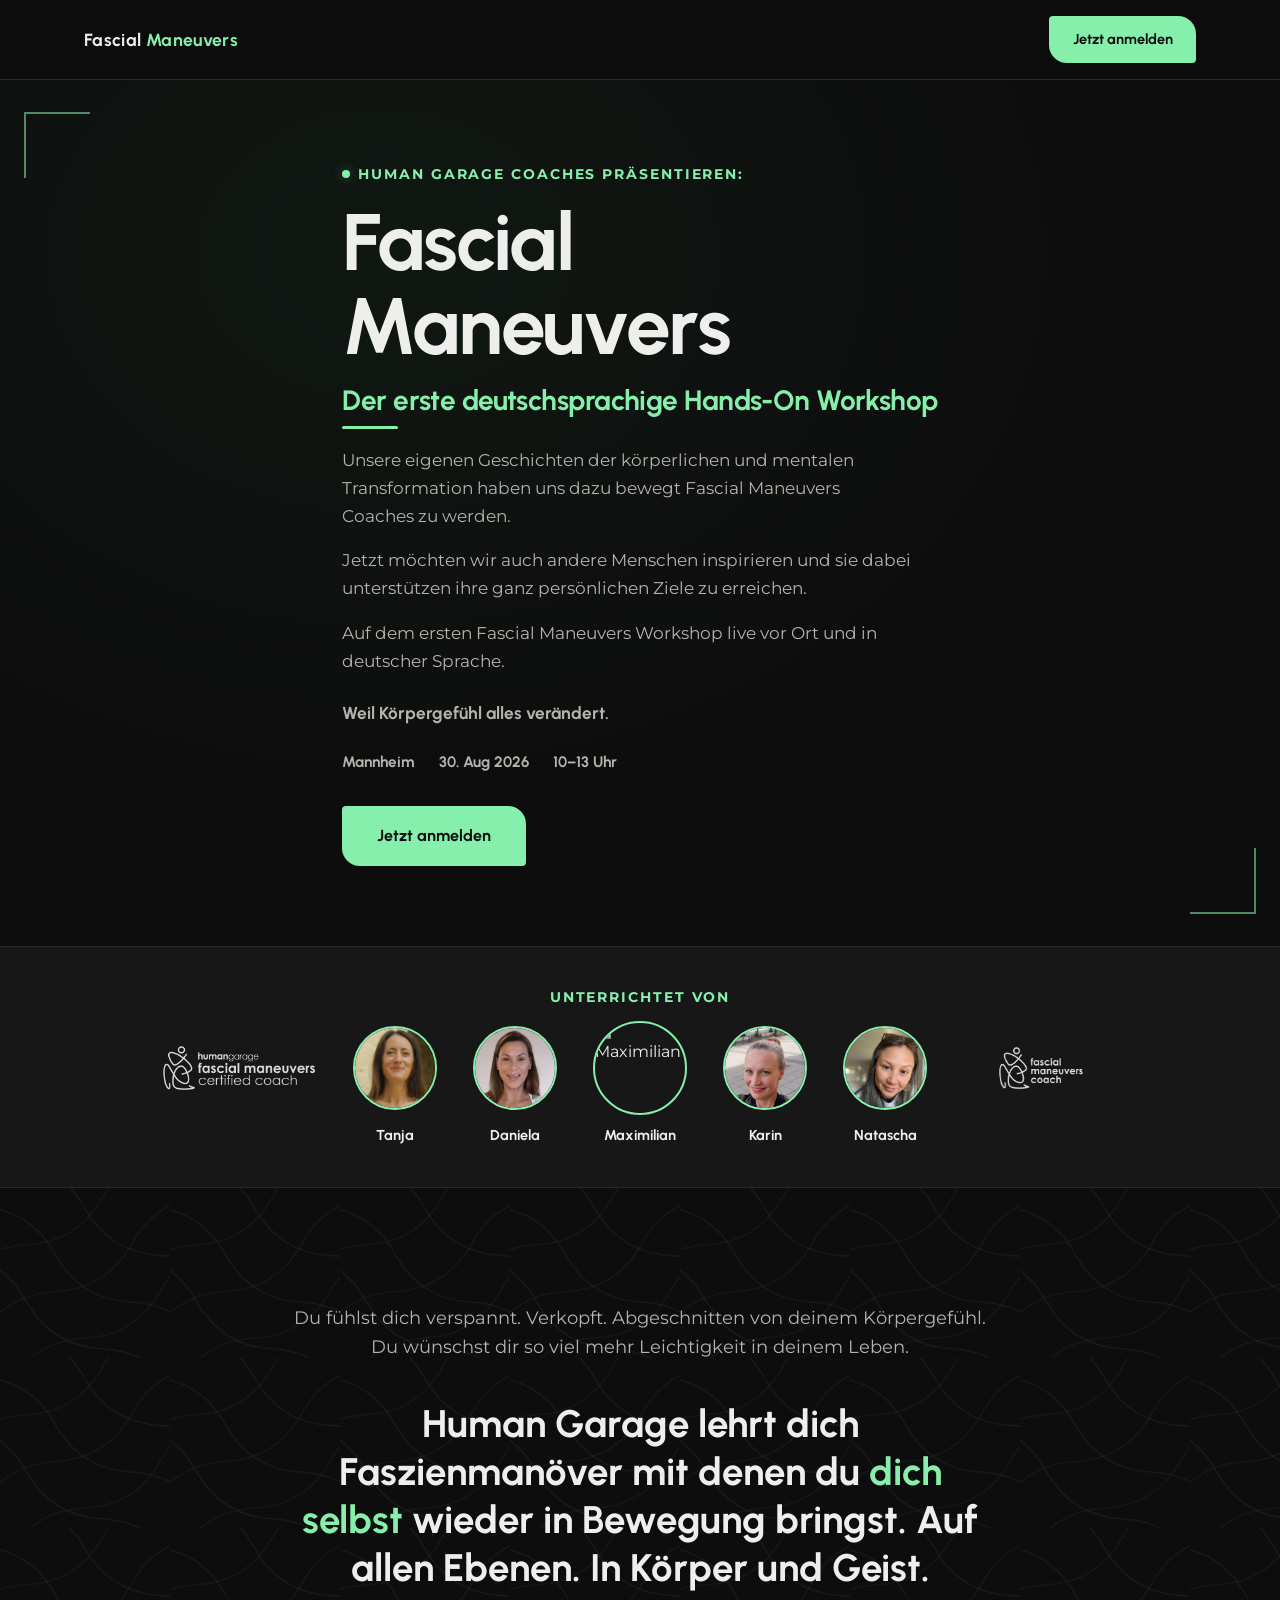
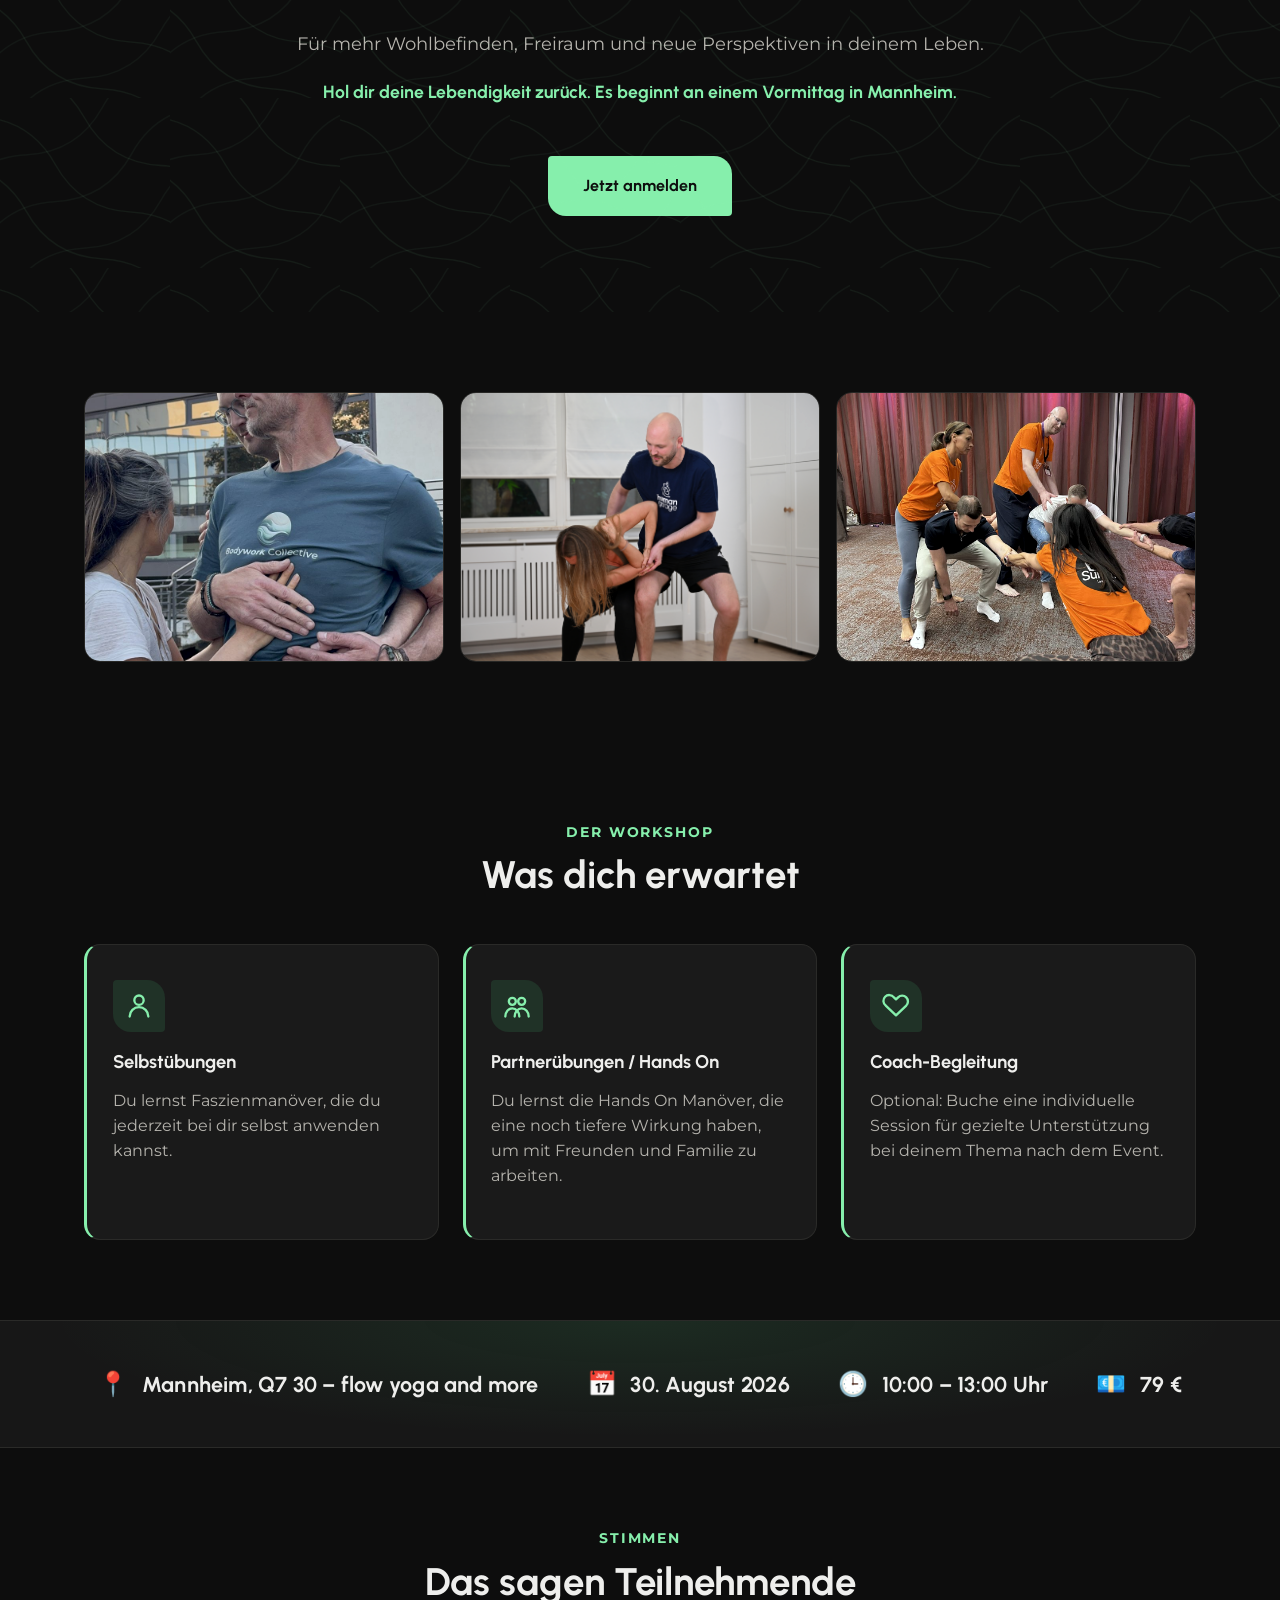
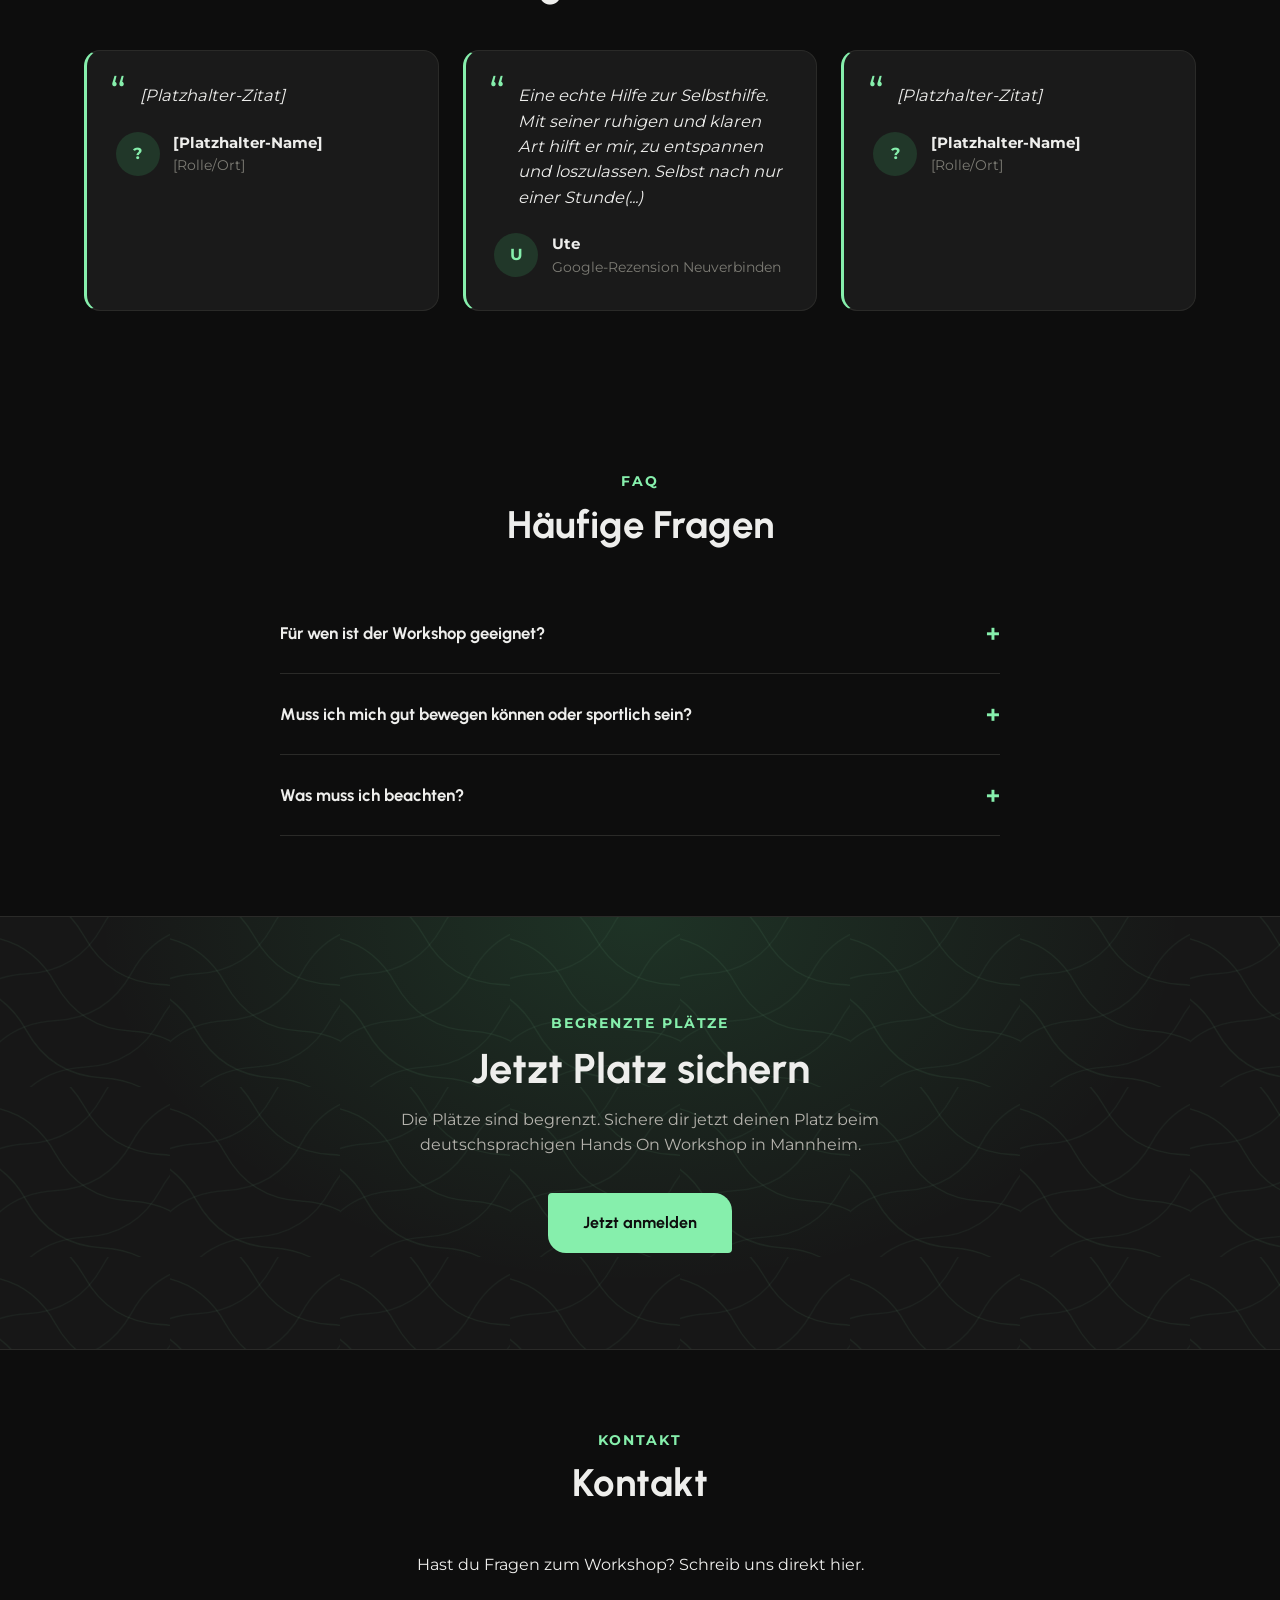
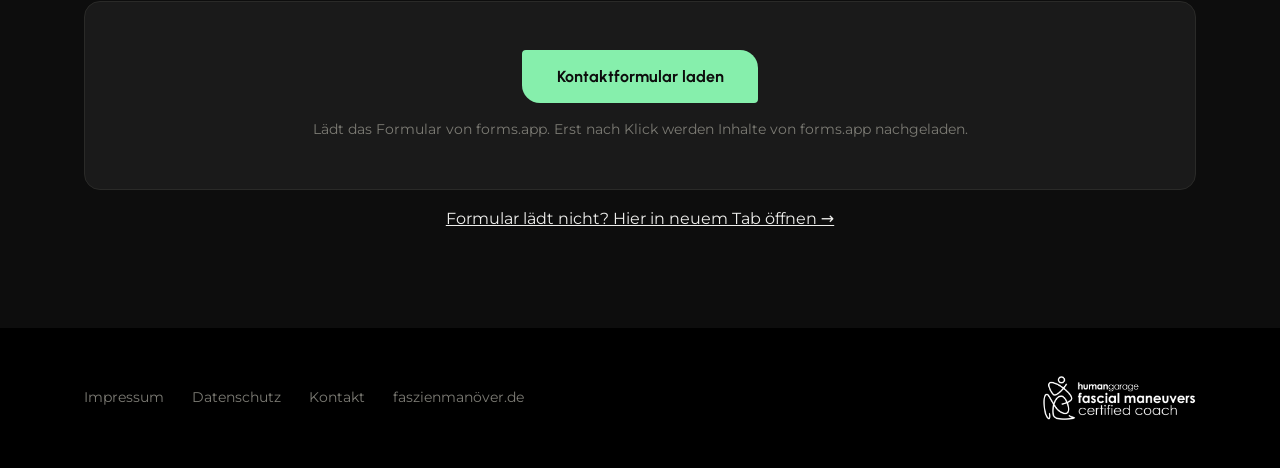
==== commit c9f97be1: "faktenzeile hero2" ====
--- a/index.html
+++ b/index.html
@@ -32,10 +32,9 @@
     <div class="hero-cta">
       <p class="hero-tagline">Weil Körpergefühl alles verändert.</p>
       <div class="hero-facts">
-        <span><span class="icon">📍</span>Mannheim</span>
-        <span><span class="icon">📅</span>30. Aug 2026</span>
-        <span><span class="icon">🕒</span>10–13 Uhr</span>
-        <span><span class="icon">💶</span>79 €</span>
+        <span>Mannheim</span>
+        <span>30. Aug 2026</span>
+        <span>10–13 Uhr</span>
       </div>
       <a class="btn btn-primary" href="https://book.stripe.com/28EfZhgvU1ks88J5w85ZC00">Jetzt anmelden</a>
     </div>
--- a/assets/css/style.css
+++ b/assets/css/style.css
@@ -346,25 +346,15 @@
   margin: 1.6rem 0 0;
 }
 
-.hero-cta {
-  text-align: center;
-}
-
 .hero-facts {
   display: flex;
   flex-wrap: wrap;
-  justify-content: center;
   gap: 0.6rem 1.5rem;
   margin: 1.4rem 0 2rem;
   font-family: "Urbanist", sans-serif;
   font-weight: 600;
   font-size: 0.95rem;
   color: var(--text-muted);
-}
-
-.hero-facts .icon {
-  color: var(--mint-bright);
-  margin-right: 0.4rem;
 }
 
 .photo-strip {
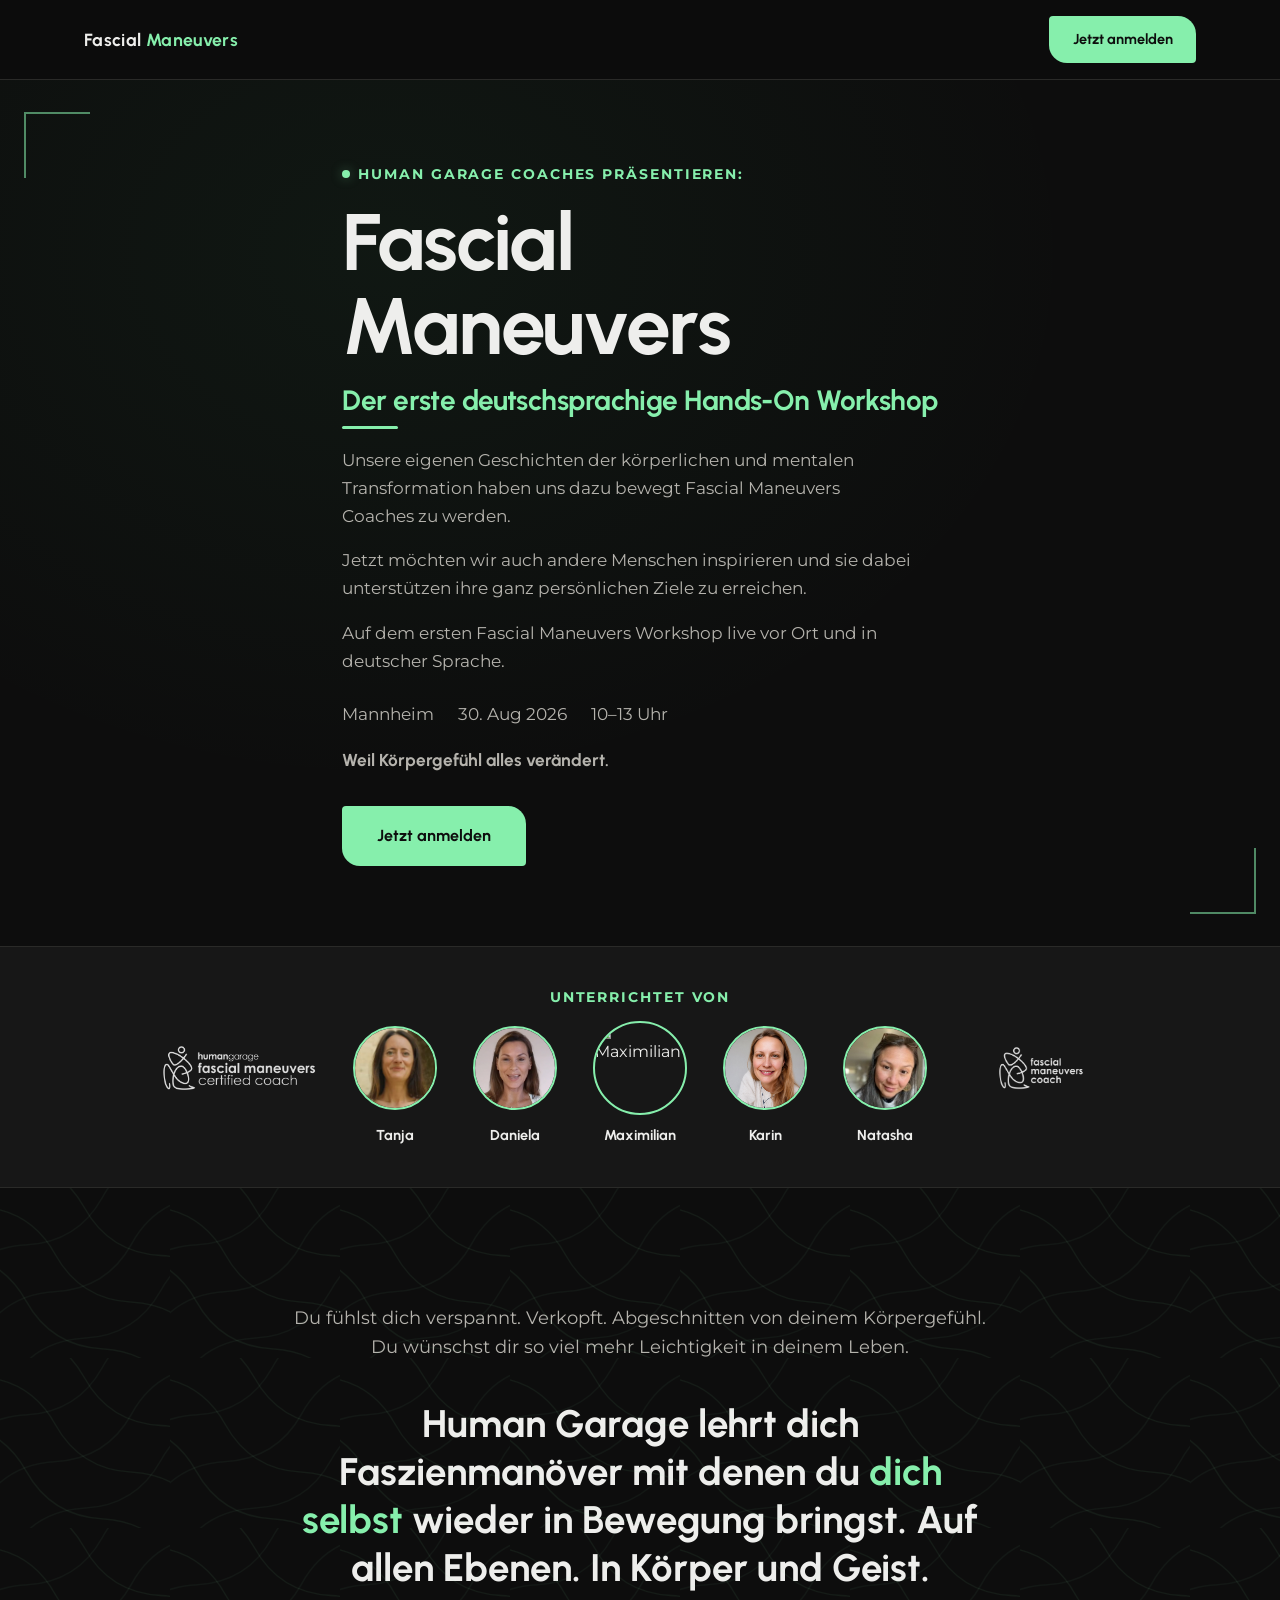
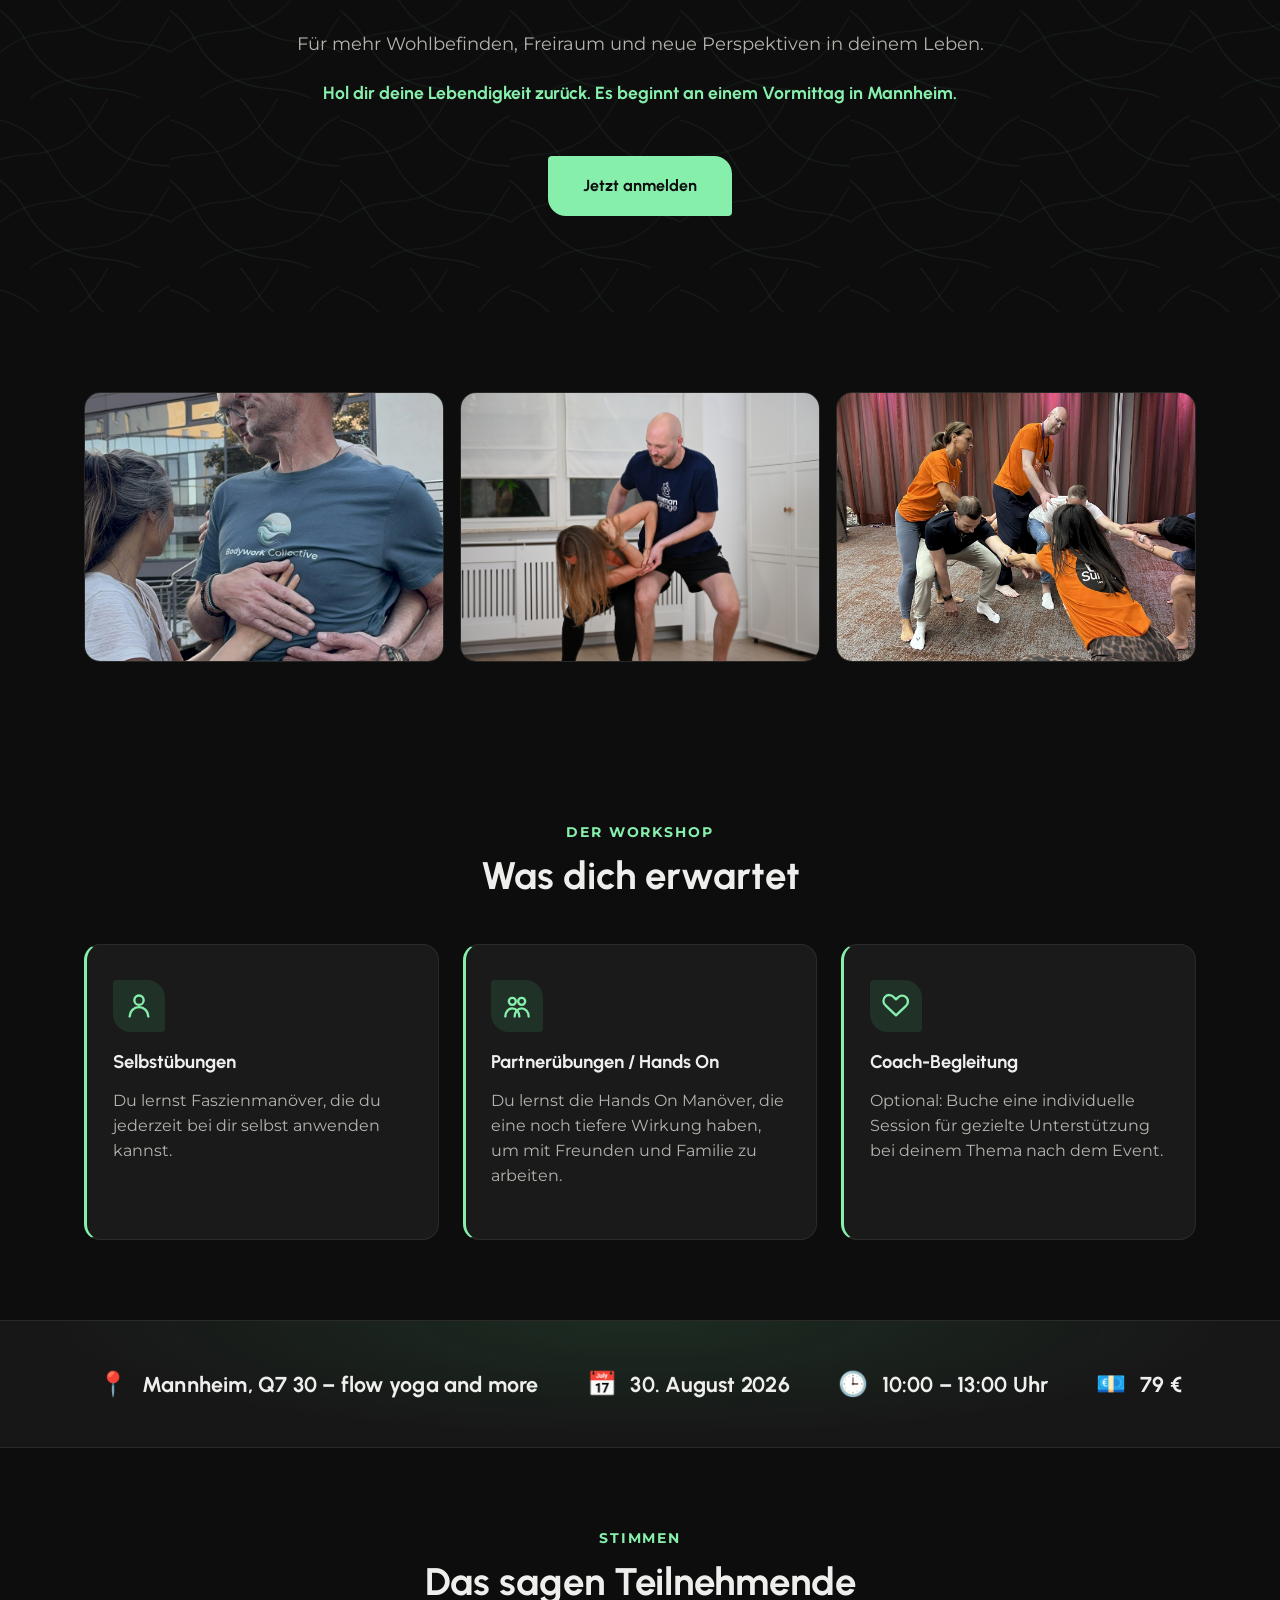
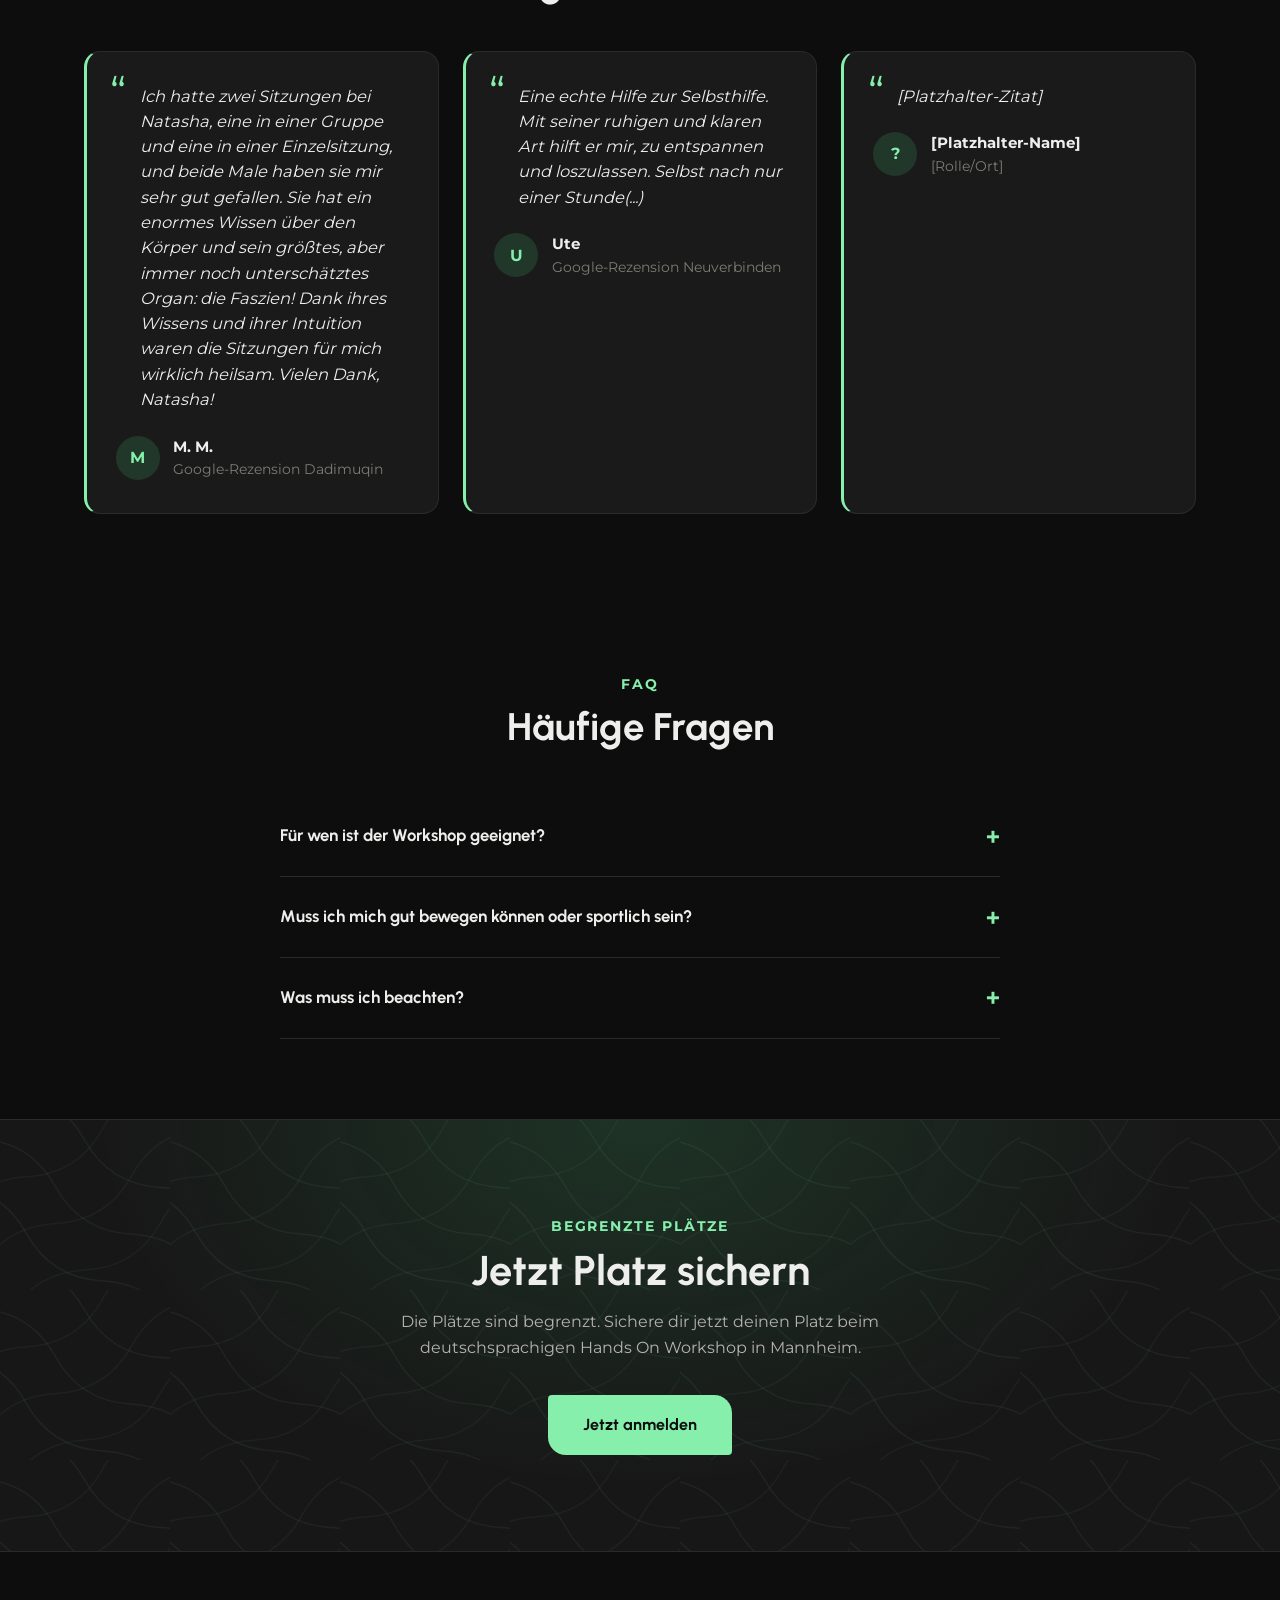
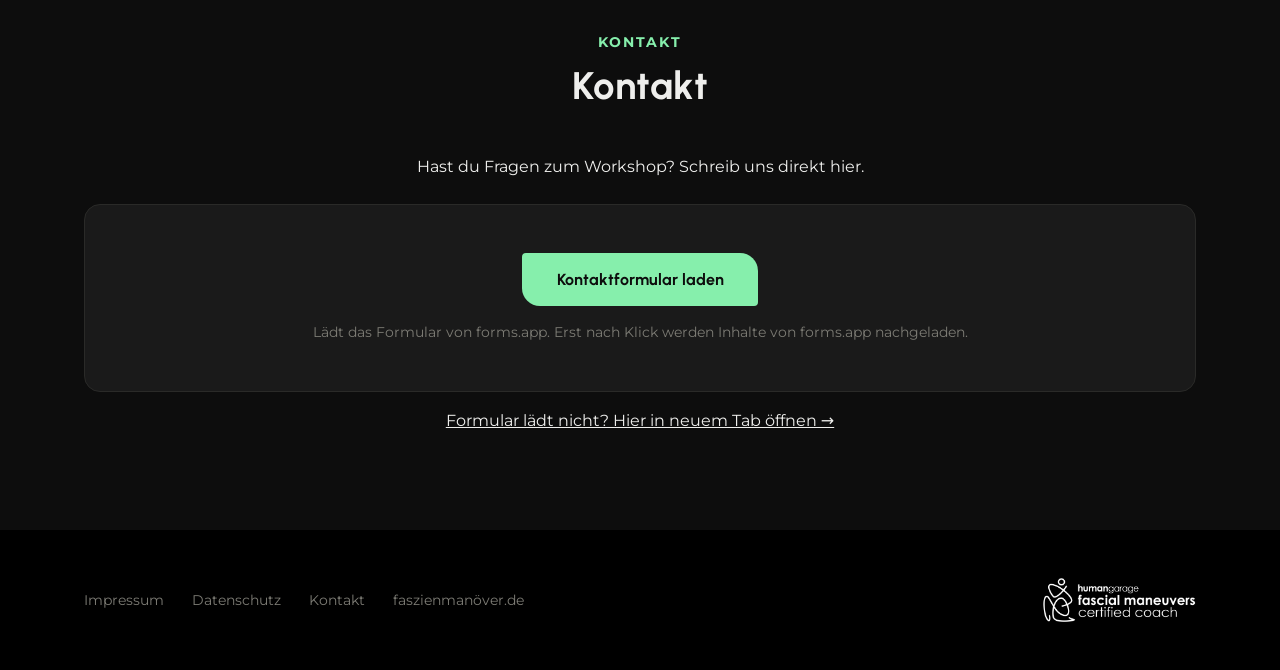
==== commit 9c86081a: "2. Rezension" ====
--- a/index.html
+++ b/index.html
@@ -30,12 +30,12 @@
     <p>Jetzt möchten wir auch andere Menschen inspirieren und sie dabei unterstützen ihre ganz persönlichen Ziele zu erreichen.</p>
     <p>Auf dem ersten Fascial Maneuvers Workshop live vor Ort und in deutscher Sprache.</p>
     <div class="hero-cta">
-      <p class="hero-tagline">Weil Körpergefühl alles verändert.</p>
       <div class="hero-facts">
         <span>Mannheim</span>
         <span>30. Aug 2026</span>
         <span>10–13 Uhr</span>
       </div>
+      <p class="hero-tagline">Weil Körpergefühl alles verändert.</p>
       <a class="btn btn-primary" href="https://book.stripe.com/28EfZhgvU1ks88J5w85ZC00">Jetzt anmelden</a>
     </div>
   </div>
@@ -61,12 +61,12 @@
         <span class="coach-name">Maximilian</span>
       </div>
       <div class="coach">
-        <span class="coach-slot"><span class="coach-photo"><img src="images/Coaches/Karin.png" alt="Karin"></span></span>
+        <span class="coach-slot"><span class="coach-photo"><img src="images/Coaches/Karin.jpg" alt="Karin"></span></span>
         <span class="coach-name">Karin</span>
       </div>
       <div class="coach">
-        <span class="coach-slot"><span class="coach-photo"><img src="images/Coaches/Natascha.jpg" alt="Natascha" style="transform: scale(1.15) translate(-4.3%, 2.5%);"></span></span>
-        <span class="coach-name">Natascha</span>
+        <span class="coach-slot"><span class="coach-photo"><img src="images/Coaches/Natasha.jpg" alt="Natasha" style="transform: scale(1.15) translate(-4.3%, 2.5%);"></span></span>
+        <span class="coach-name">Natasha</span>
       </div>
       <div class="coach">
         <span class="coach-slot"><span class="coach-logo-box"><img class="trust-logo" src="Logos/HG-FascialManeuversCoach-white.png" alt="Human Garage Fascial Maneuvers Coach"></span></span>
@@ -140,12 +140,12 @@
     <h2 class="section-title">Das sagen Teilnehmende</h2>
     <div class="testimonials">
       <figure class="testimonial-card">
-        <blockquote>[Platzhalter-Zitat]</blockquote>
+        <blockquote>Ich hatte zwei Sitzungen bei Natasha, eine in einer Gruppe und eine in einer Einzelsitzung, und beide Male haben sie mir sehr gut gefallen. Sie hat ein enormes Wissen über den Körper und sein größtes, aber immer noch unterschätztes Organ: die Faszien! Dank ihres Wissens und ihrer Intuition waren die Sitzungen für mich wirklich heilsam. Vielen Dank, Natasha!</blockquote>
         <figcaption>
-          <span class="testimonial-avatar">?</span>
+          <span class="testimonial-avatar">M</span>
           <span>
-            <span class="testimonial-name">[Platzhalter-Name]</span>
-            <span class="testimonial-role">[Rolle/Ort]</span>
+            <span class="testimonial-name">M. M.</span>
+            <span class="testimonial-role">Google-Rezension Dadimuqin</span>
           </span>
         </figcaption>
       </figure>
--- a/assets/css/style.css
+++ b/assets/css/style.css
@@ -343,17 +343,15 @@
   color: var(--mint-bright);
   font-weight: 700;
   font-size: 1.3rem;
-  margin: 1.6rem 0 0;
+  margin: 0 0 2rem;
 }
 
 .hero-facts {
   display: flex;
   flex-wrap: wrap;
   gap: 0.6rem 1.5rem;
-  margin: 1.4rem 0 2rem;
-  font-family: "Urbanist", sans-serif;
-  font-weight: 600;
-  font-size: 0.95rem;
+  margin: 1.6rem 0 1.2rem;
+  font-size: 1.08rem;
   color: var(--text-muted);
 }
 
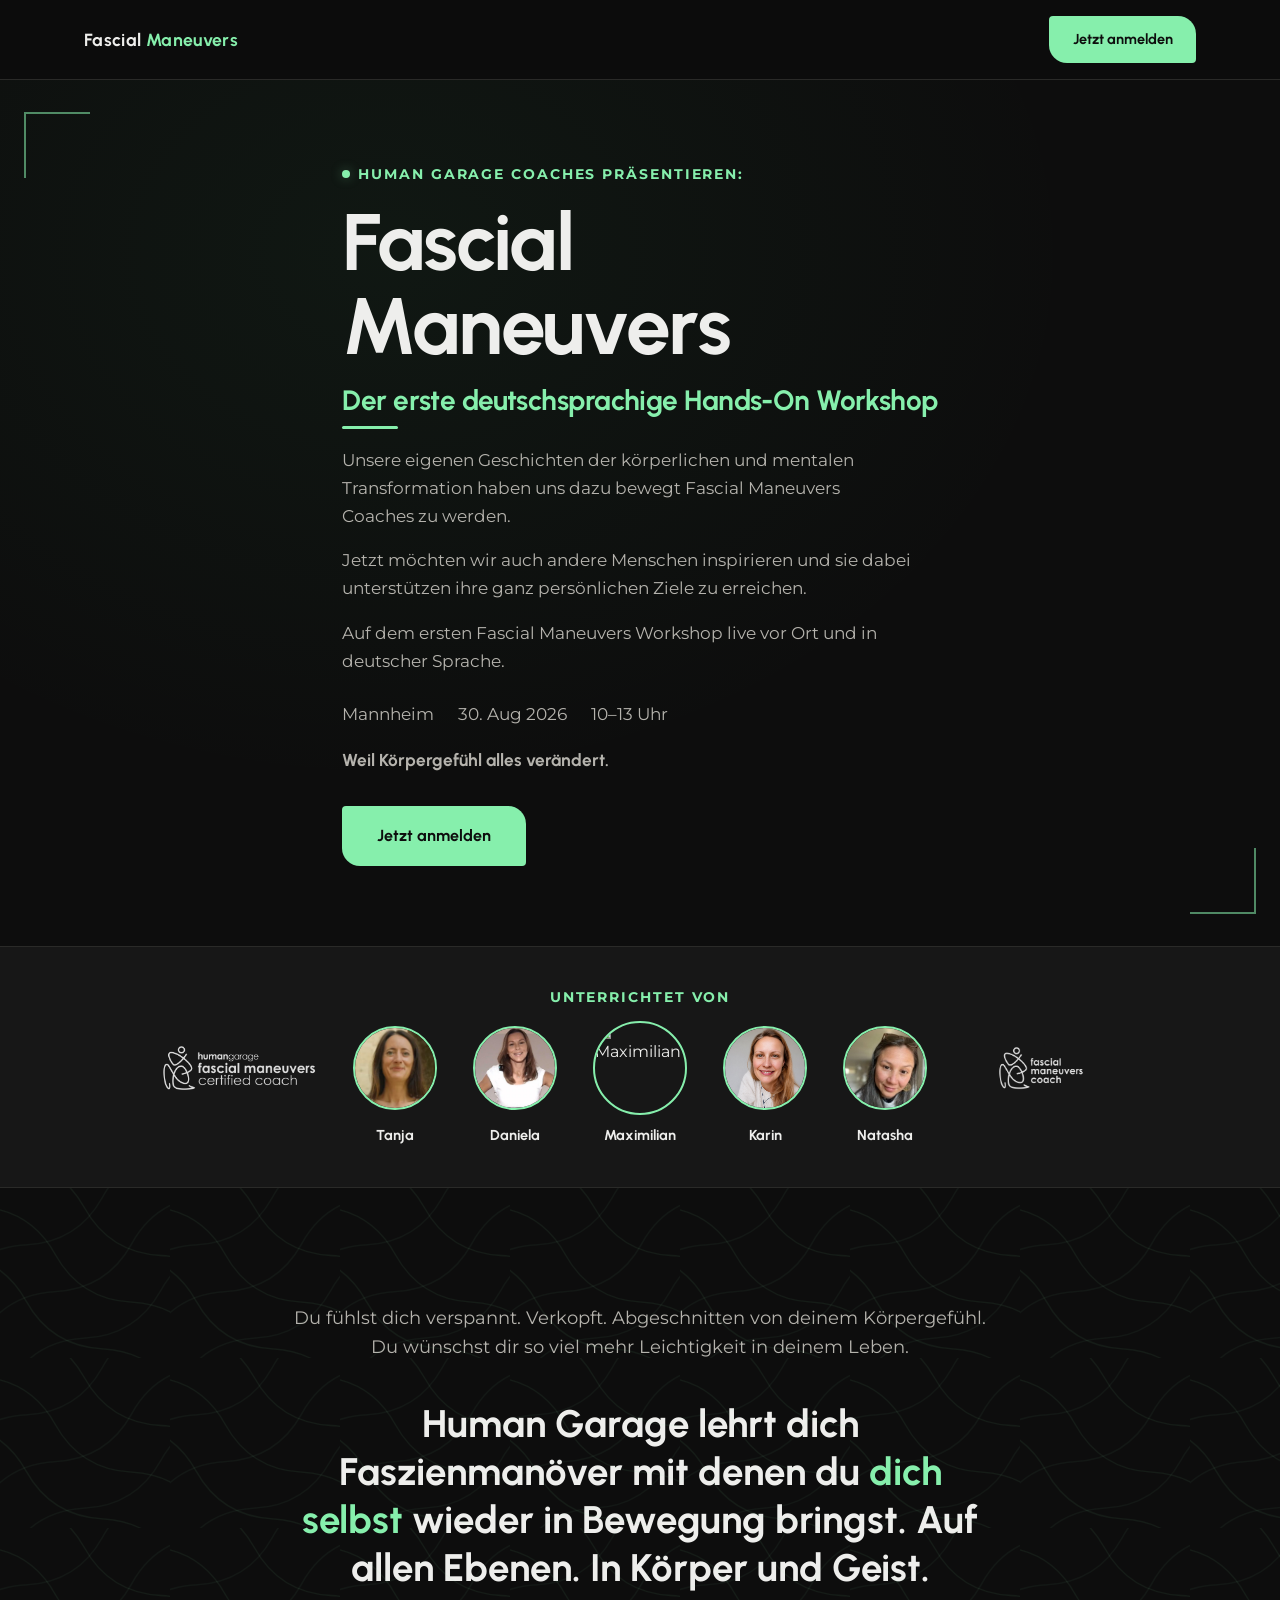
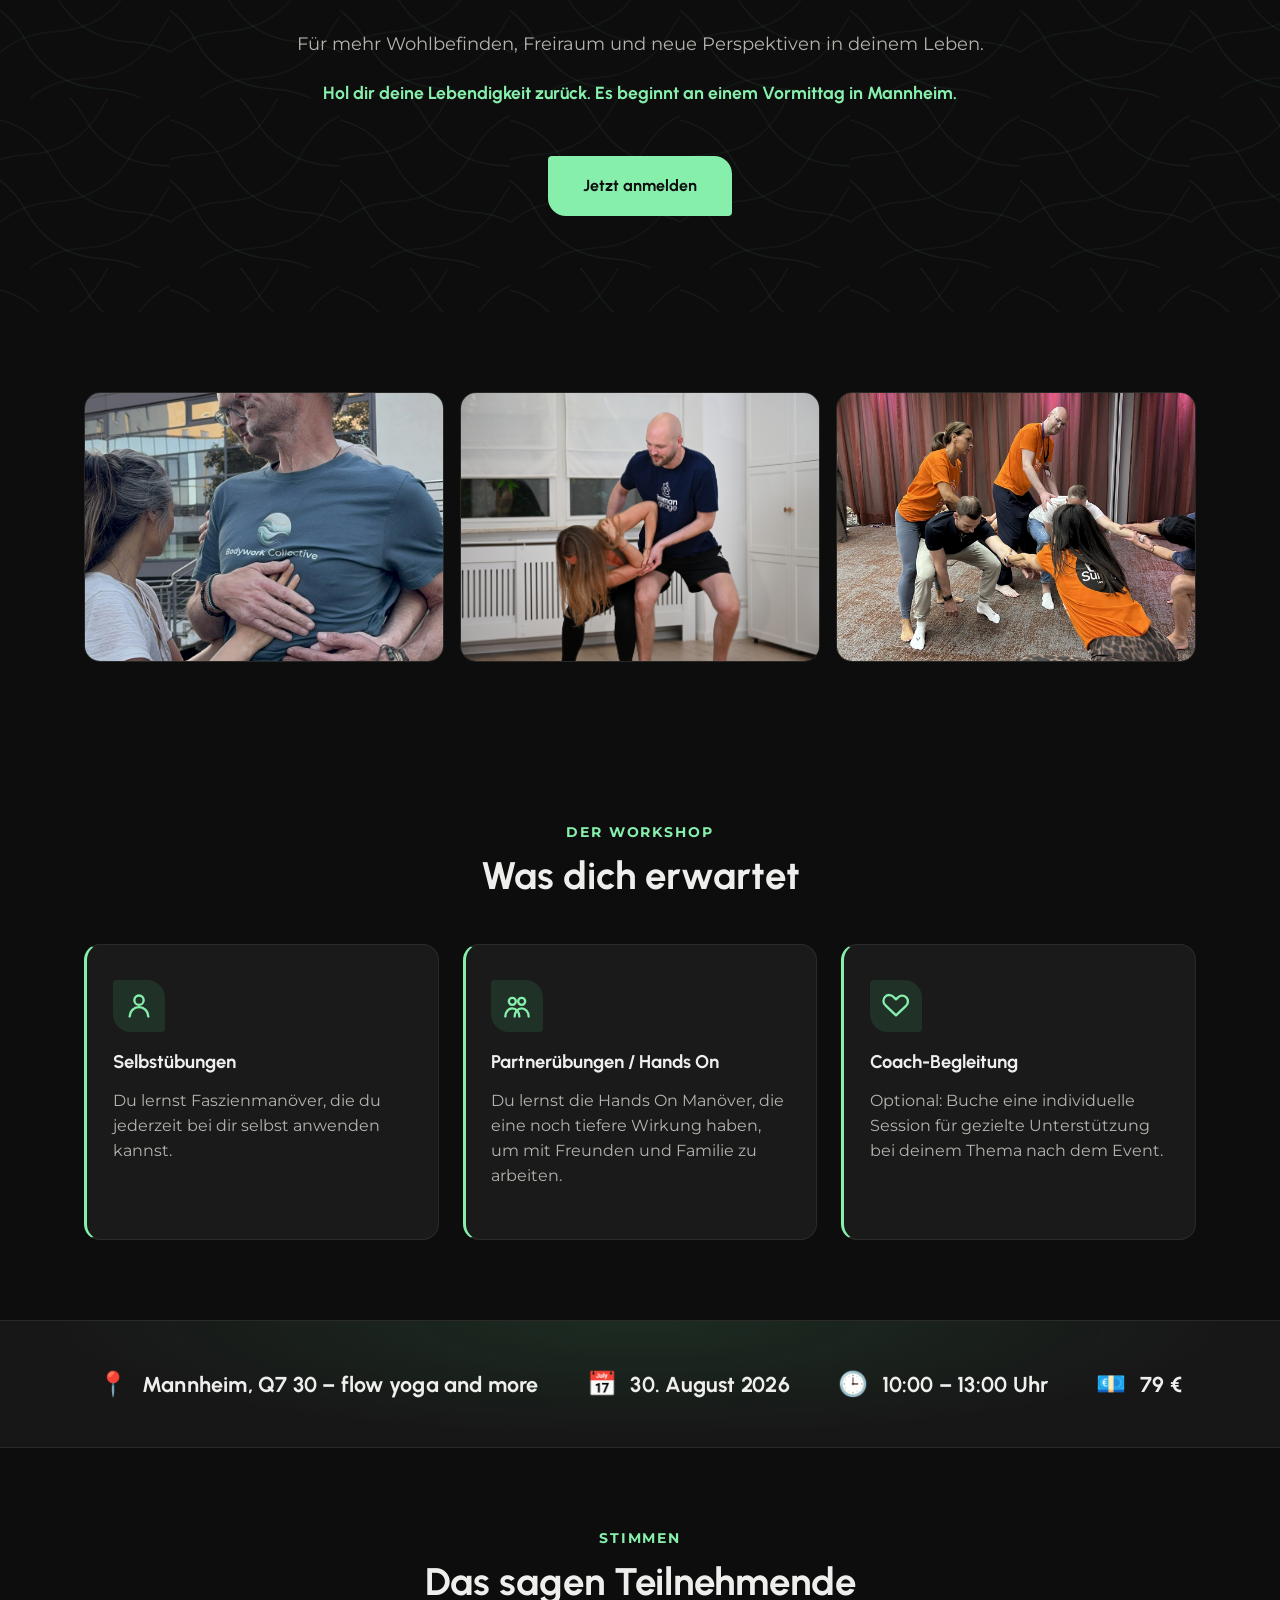
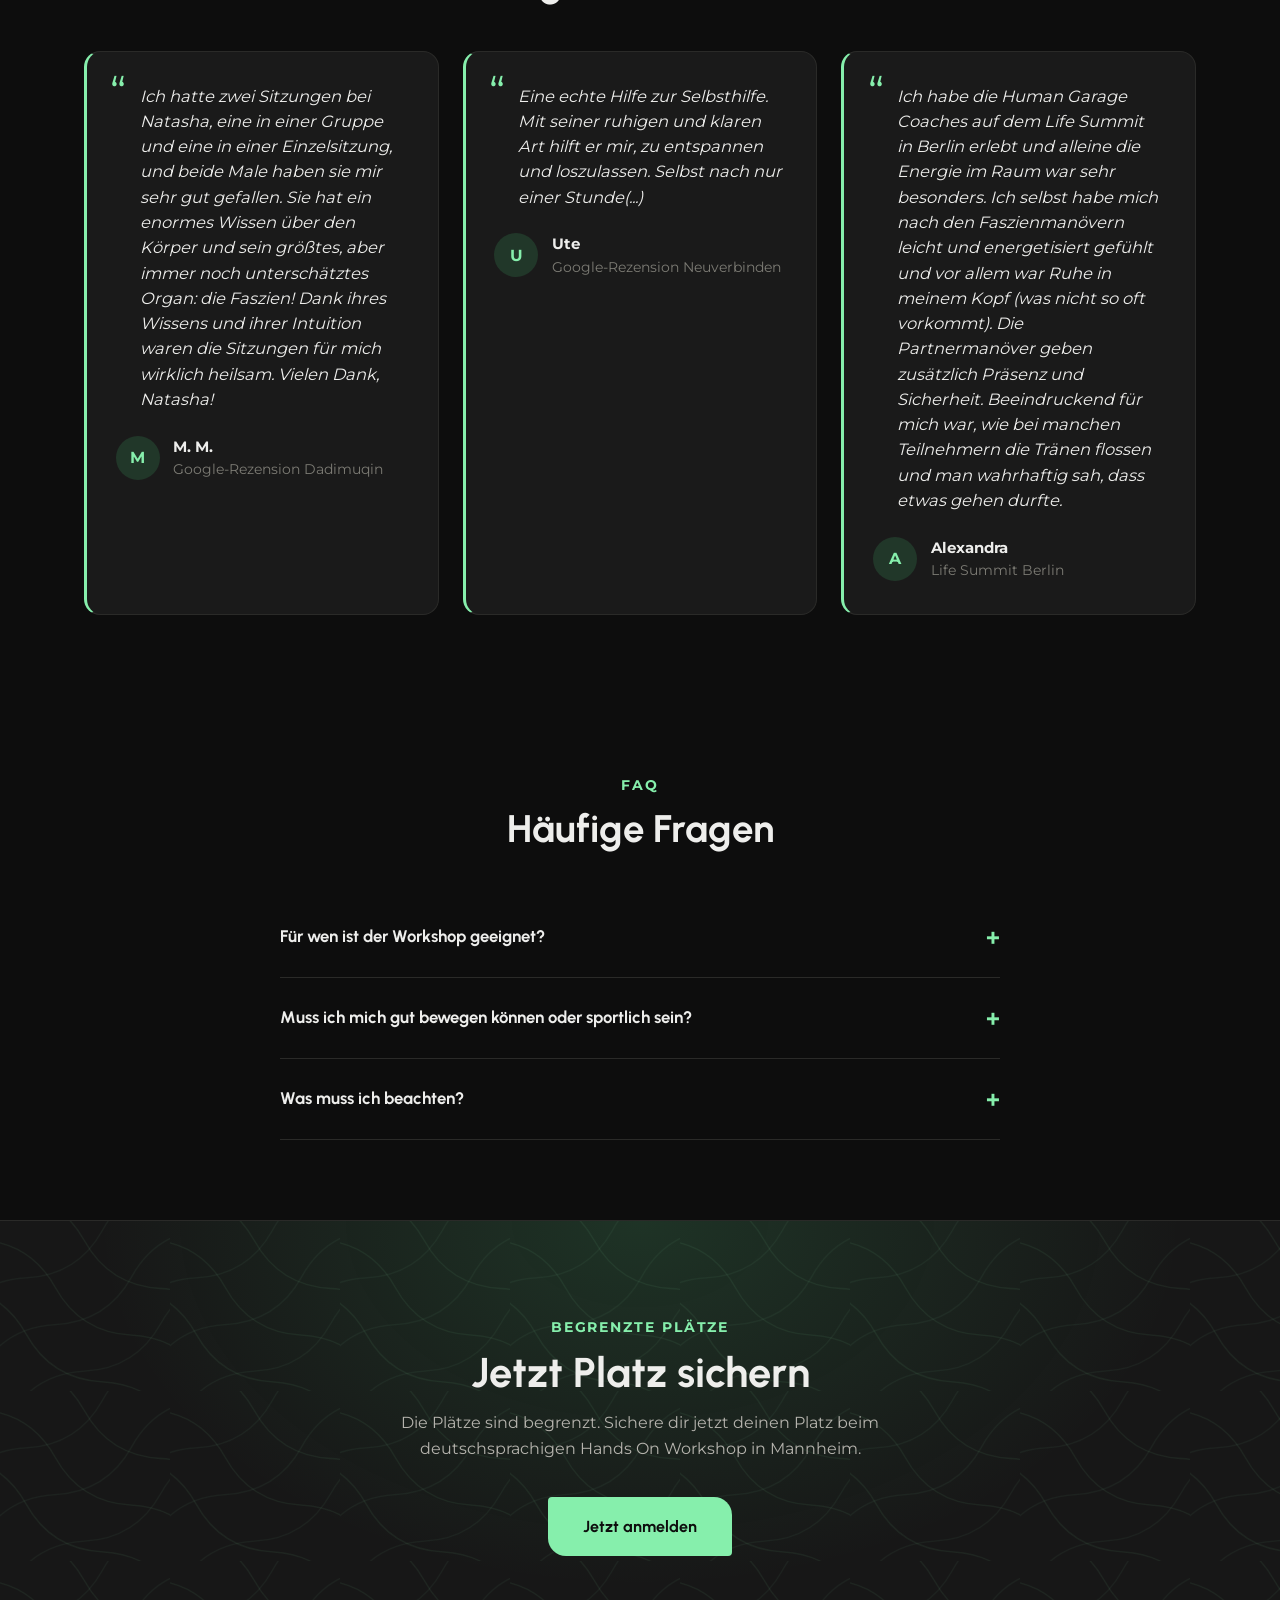
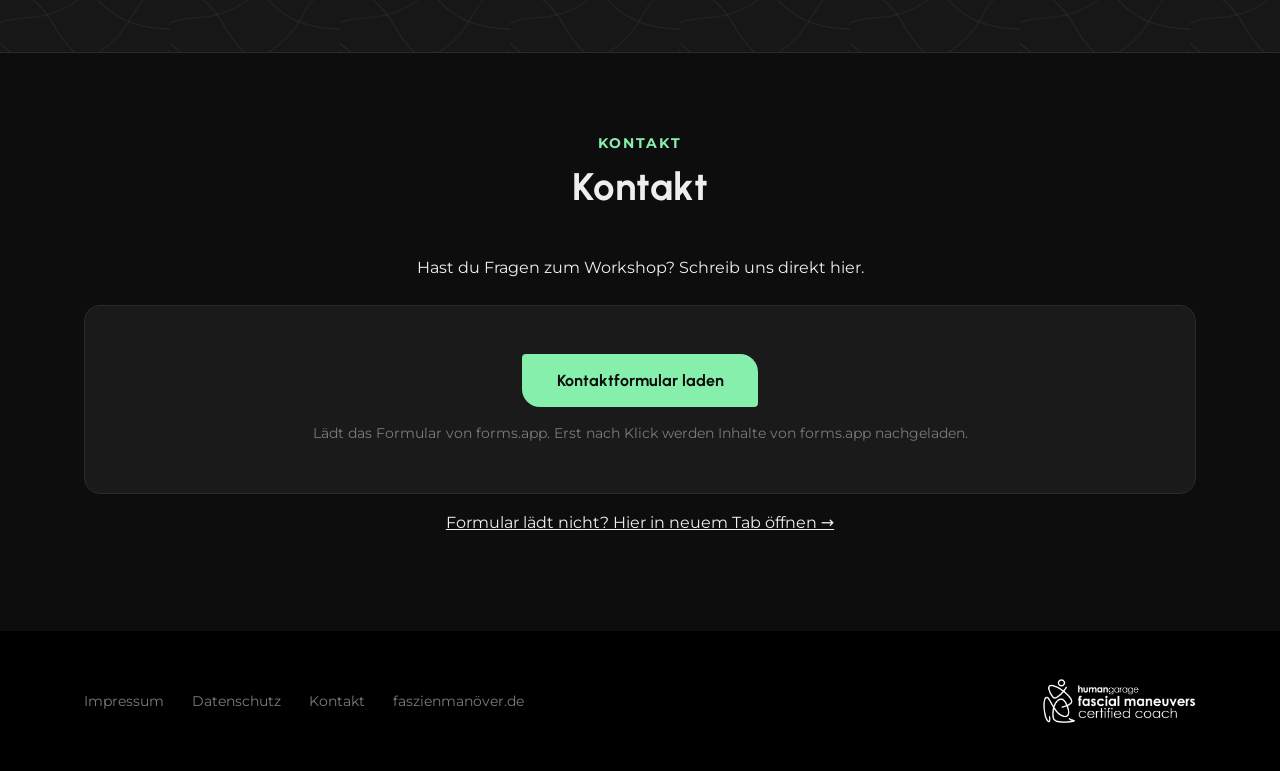
==== commit 1713460c: "3. Rezension" ====
--- a/index.html
+++ b/index.html
@@ -53,7 +53,7 @@
         <span class="coach-name">Tanja</span>
       </div>
       <div class="coach">
-        <span class="coach-slot"><span class="coach-photo"><img src="images/Coaches/Daniela.png" alt="Daniela"></span></span>
+        <span class="coach-slot"><span class="coach-photo"><img src="images/Coaches/Daniela.jpeg" alt="Daniela"></span></span>
         <span class="coach-name">Daniela</span>
       </div>
       <div class="coach coach--lead">
@@ -160,12 +160,12 @@
         </figcaption>
       </figure>
       <figure class="testimonial-card">
-        <blockquote>[Platzhalter-Zitat]</blockquote>
+        <blockquote>Ich habe die Human Garage Coaches auf dem Life Summit in Berlin erlebt und alleine die Energie im Raum war sehr besonders. Ich selbst habe mich nach den Faszienmanövern leicht und energetisiert gefühlt und vor allem war Ruhe in meinem Kopf (was nicht so oft vorkommt). Die Partnermanöver geben zusätzlich Präsenz und Sicherheit. Beeindruckend für mich war, wie bei manchen Teilnehmern die Tränen flossen und man wahrhaftig sah, dass etwas gehen durfte.</blockquote>
         <figcaption>
-          <span class="testimonial-avatar">?</span>
+          <span class="testimonial-avatar">A</span>
           <span>
-            <span class="testimonial-name">[Platzhalter-Name]</span>
-            <span class="testimonial-role">[Rolle/Ort]</span>
+            <span class="testimonial-name">Alexandra</span>
+            <span class="testimonial-role">Life Summit Berlin</span>
           </span>
         </figcaption>
       </figure>
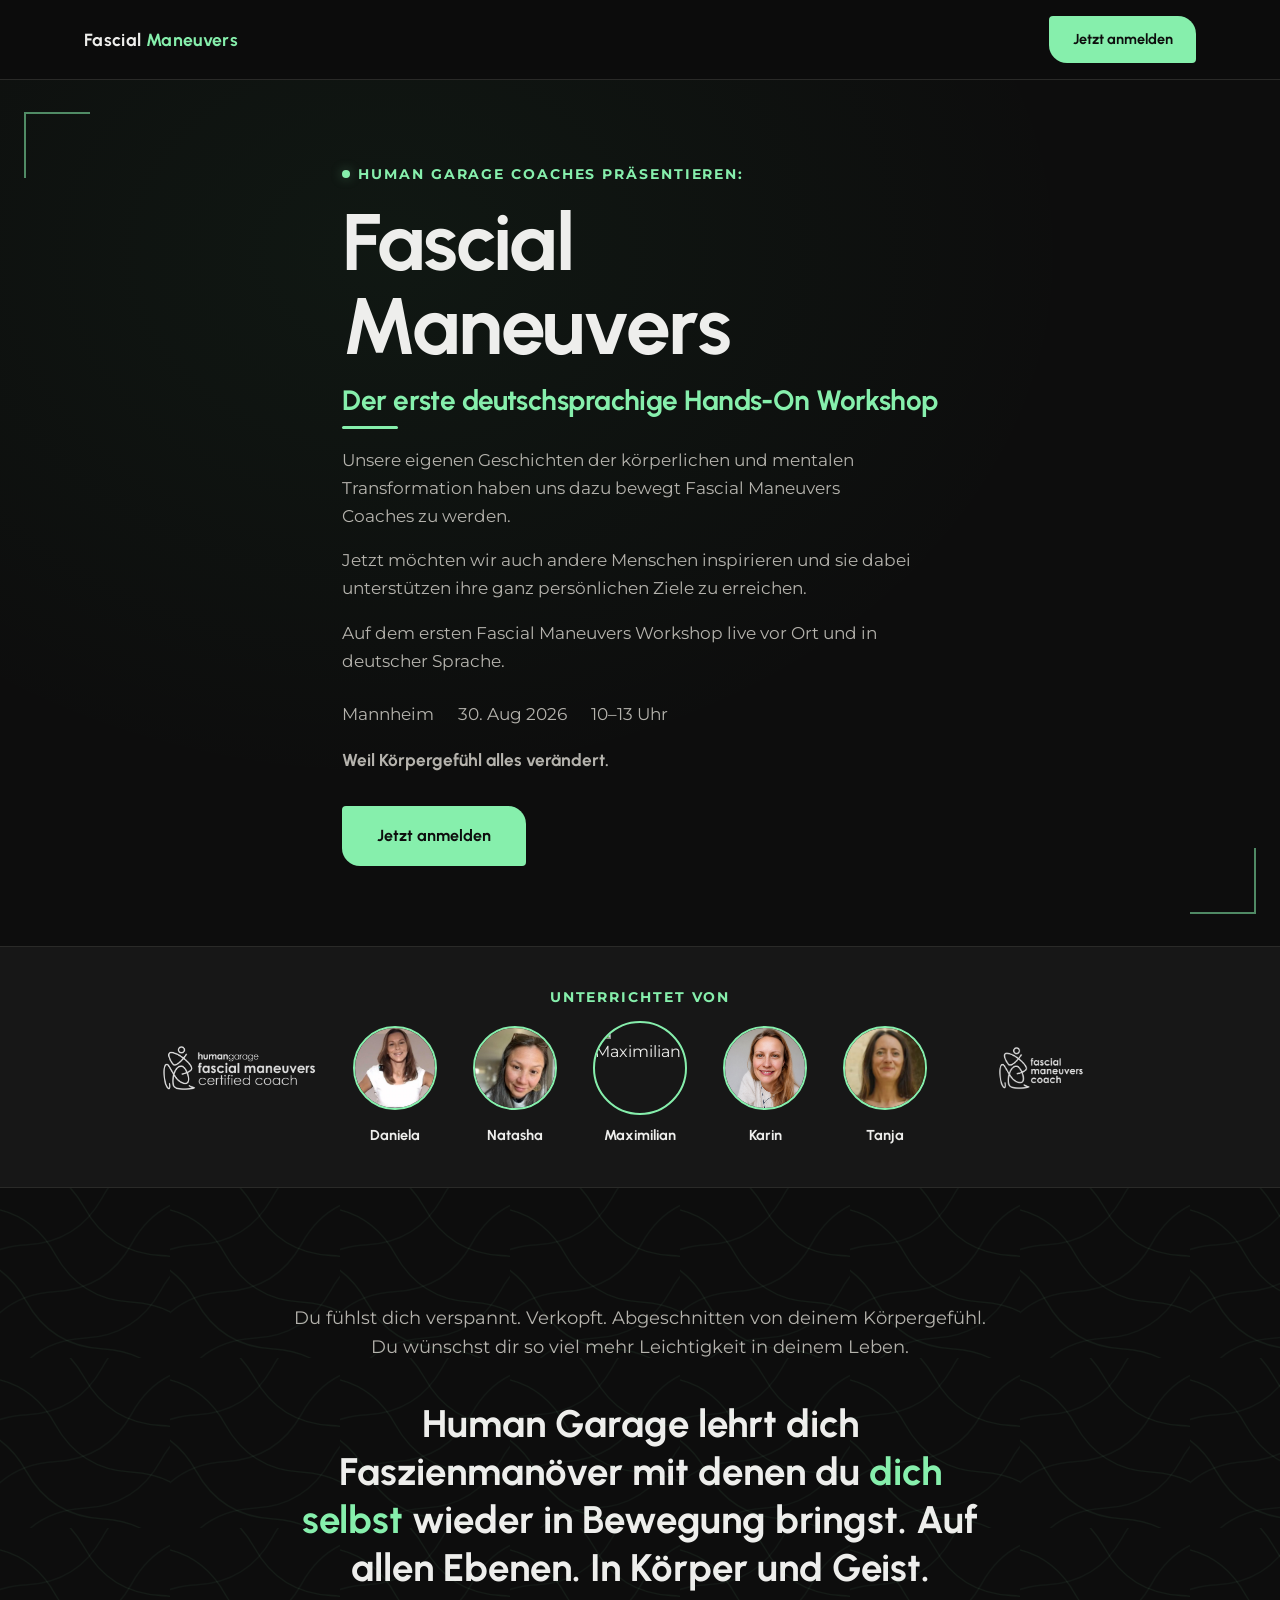
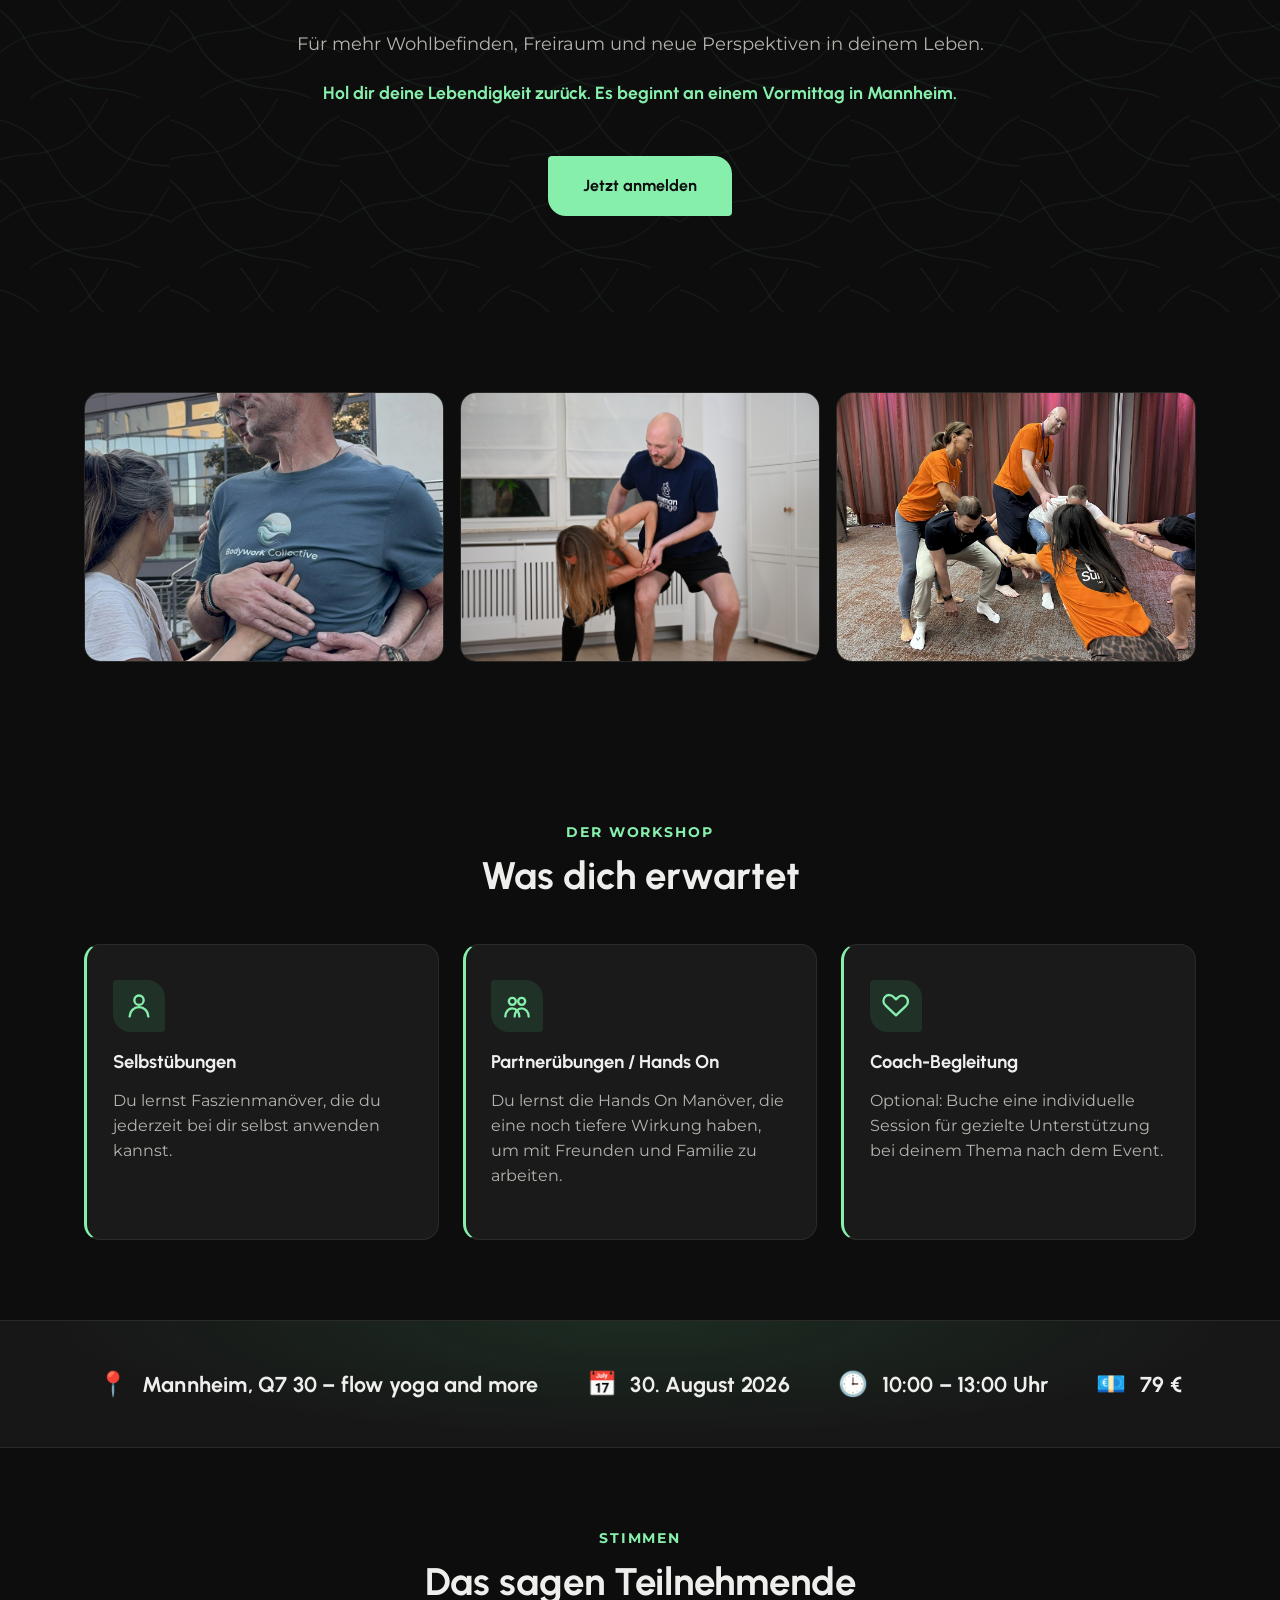
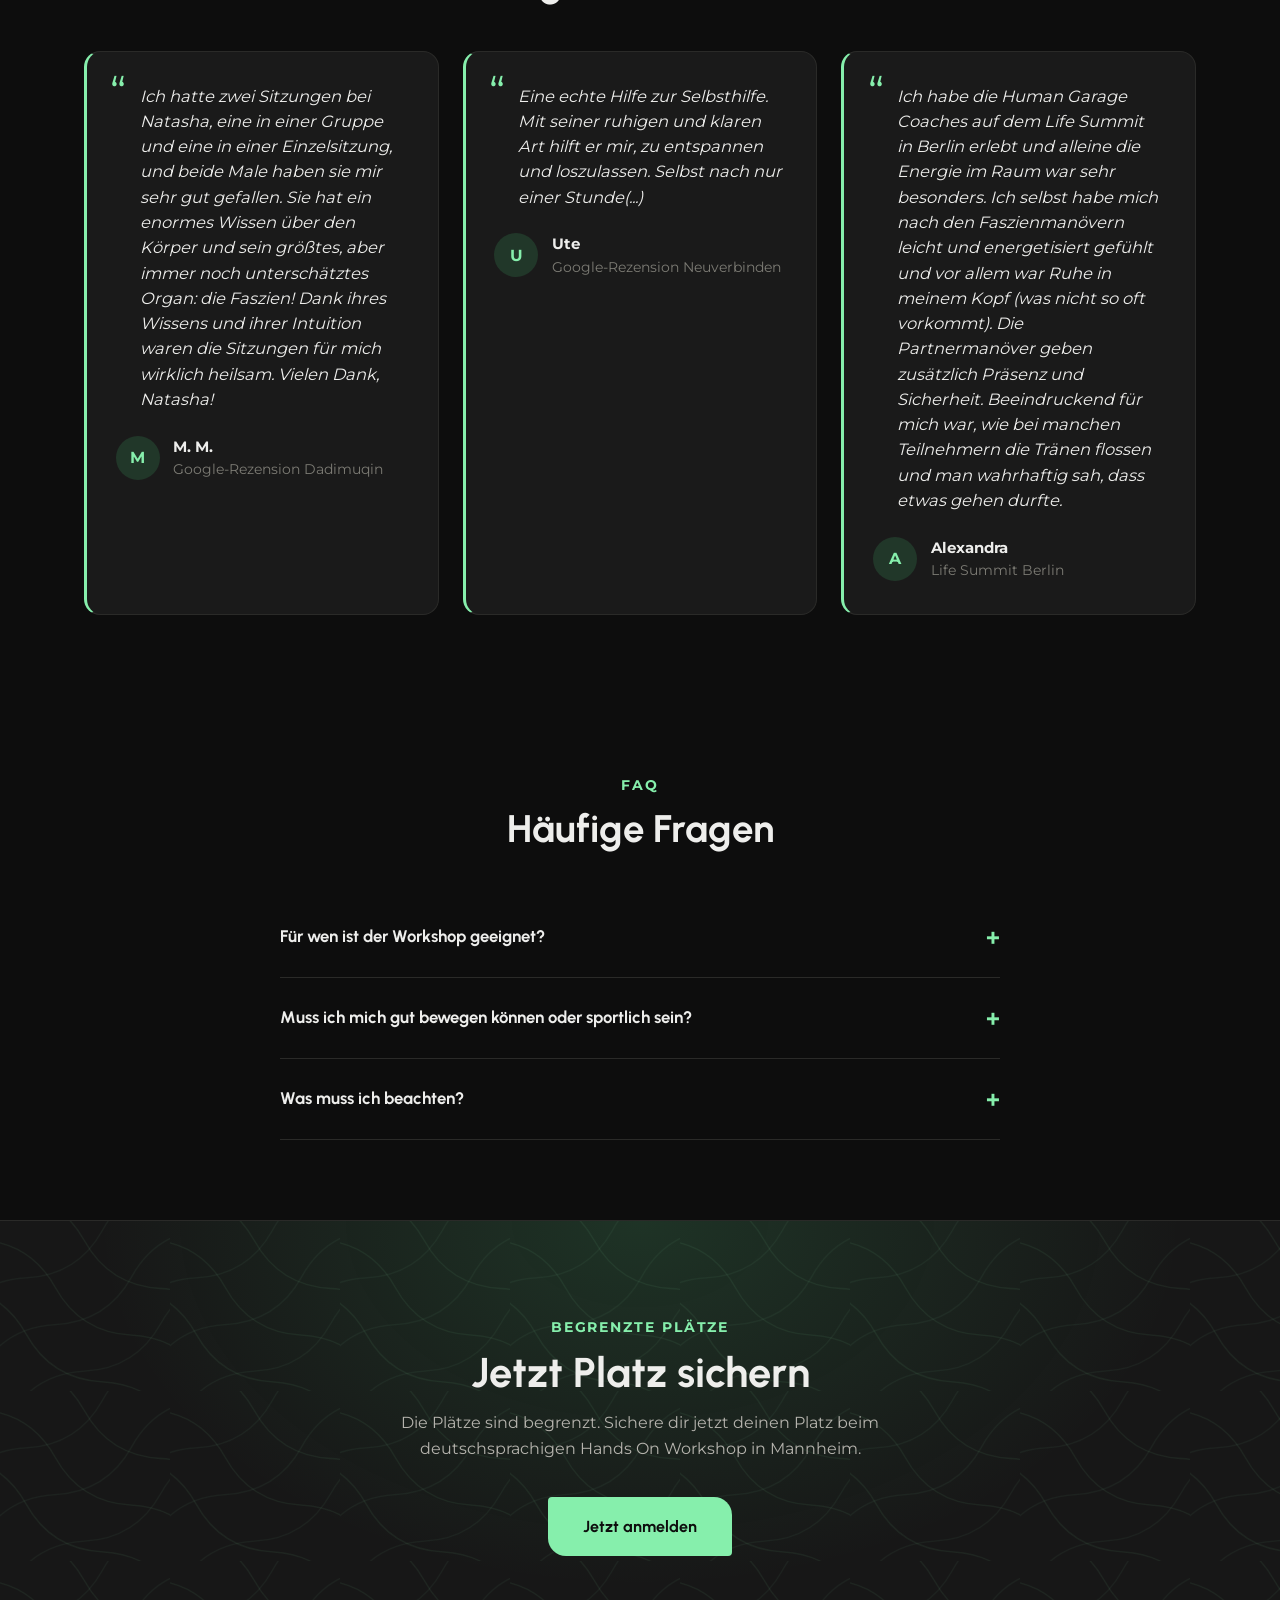
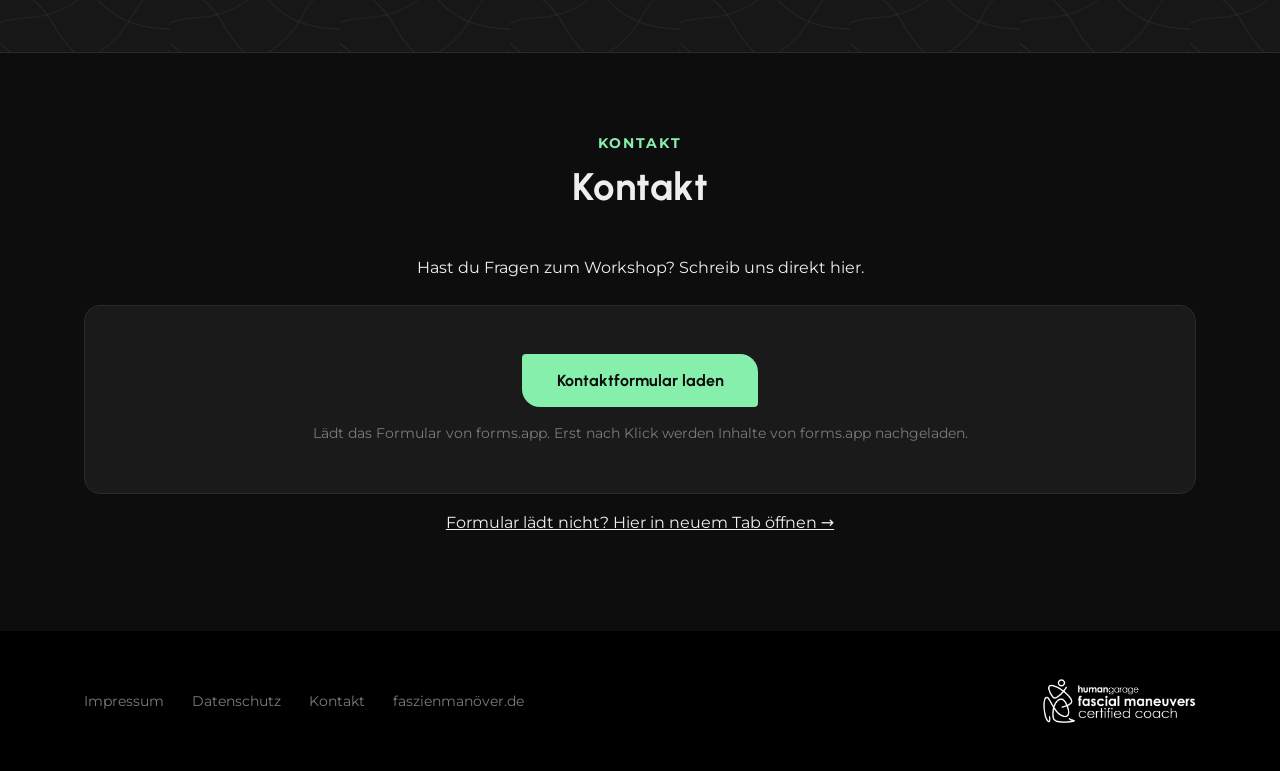
==== commit f998bbc9: "Tanja nach rechts" ====
--- a/index.html
+++ b/index.html
@@ -49,12 +49,12 @@
         <span class="coach-slot"><span class="coach-logo-box"><img class="trust-logo" src="Logos/HG-FascialManeuversCertifiedCoach-white.png" alt="Human Garage Fascial Maneuvers Certified Coach"></span></span>
       </div>
       <div class="coach">
-        <span class="coach-slot"><span class="coach-photo"><img src="images/Coaches/Tanja.png" alt="Tanja" style="transform: scale(1.15) translate(0, 5%);"></span></span>
-        <span class="coach-name">Tanja</span>
-      </div>
-      <div class="coach">
         <span class="coach-slot"><span class="coach-photo"><img src="images/Coaches/Daniela.jpeg" alt="Daniela"></span></span>
         <span class="coach-name">Daniela</span>
+      </div>
+      <div class="coach">
+        <span class="coach-slot"><span class="coach-photo"><img src="images/Coaches/Natasha.jpg" alt="Natasha" style="transform: scale(1.15) translate(-4.3%, 2.5%);"></span></span>
+        <span class="coach-name">Natasha</span>
       </div>
       <div class="coach coach--lead">
         <span class="coach-slot"><span class="coach-photo"><img src="images/Coaches/Maximilian.JPG" alt="Maximilian"></span></span>
@@ -65,8 +65,8 @@
         <span class="coach-name">Karin</span>
       </div>
       <div class="coach">
-        <span class="coach-slot"><span class="coach-photo"><img src="images/Coaches/Natasha.jpg" alt="Natasha" style="transform: scale(1.15) translate(-4.3%, 2.5%);"></span></span>
-        <span class="coach-name">Natasha</span>
+        <span class="coach-slot"><span class="coach-photo"><img src="images/Coaches/Tanja.png" alt="Tanja" style="transform: scale(1.15) translate(0, 5%);"></span></span>
+        <span class="coach-name">Tanja</span>
       </div>
       <div class="coach">
         <span class="coach-slot"><span class="coach-logo-box"><img class="trust-logo" src="Logos/HG-FascialManeuversCoach-white.png" alt="Human Garage Fascial Maneuvers Coach"></span></span>
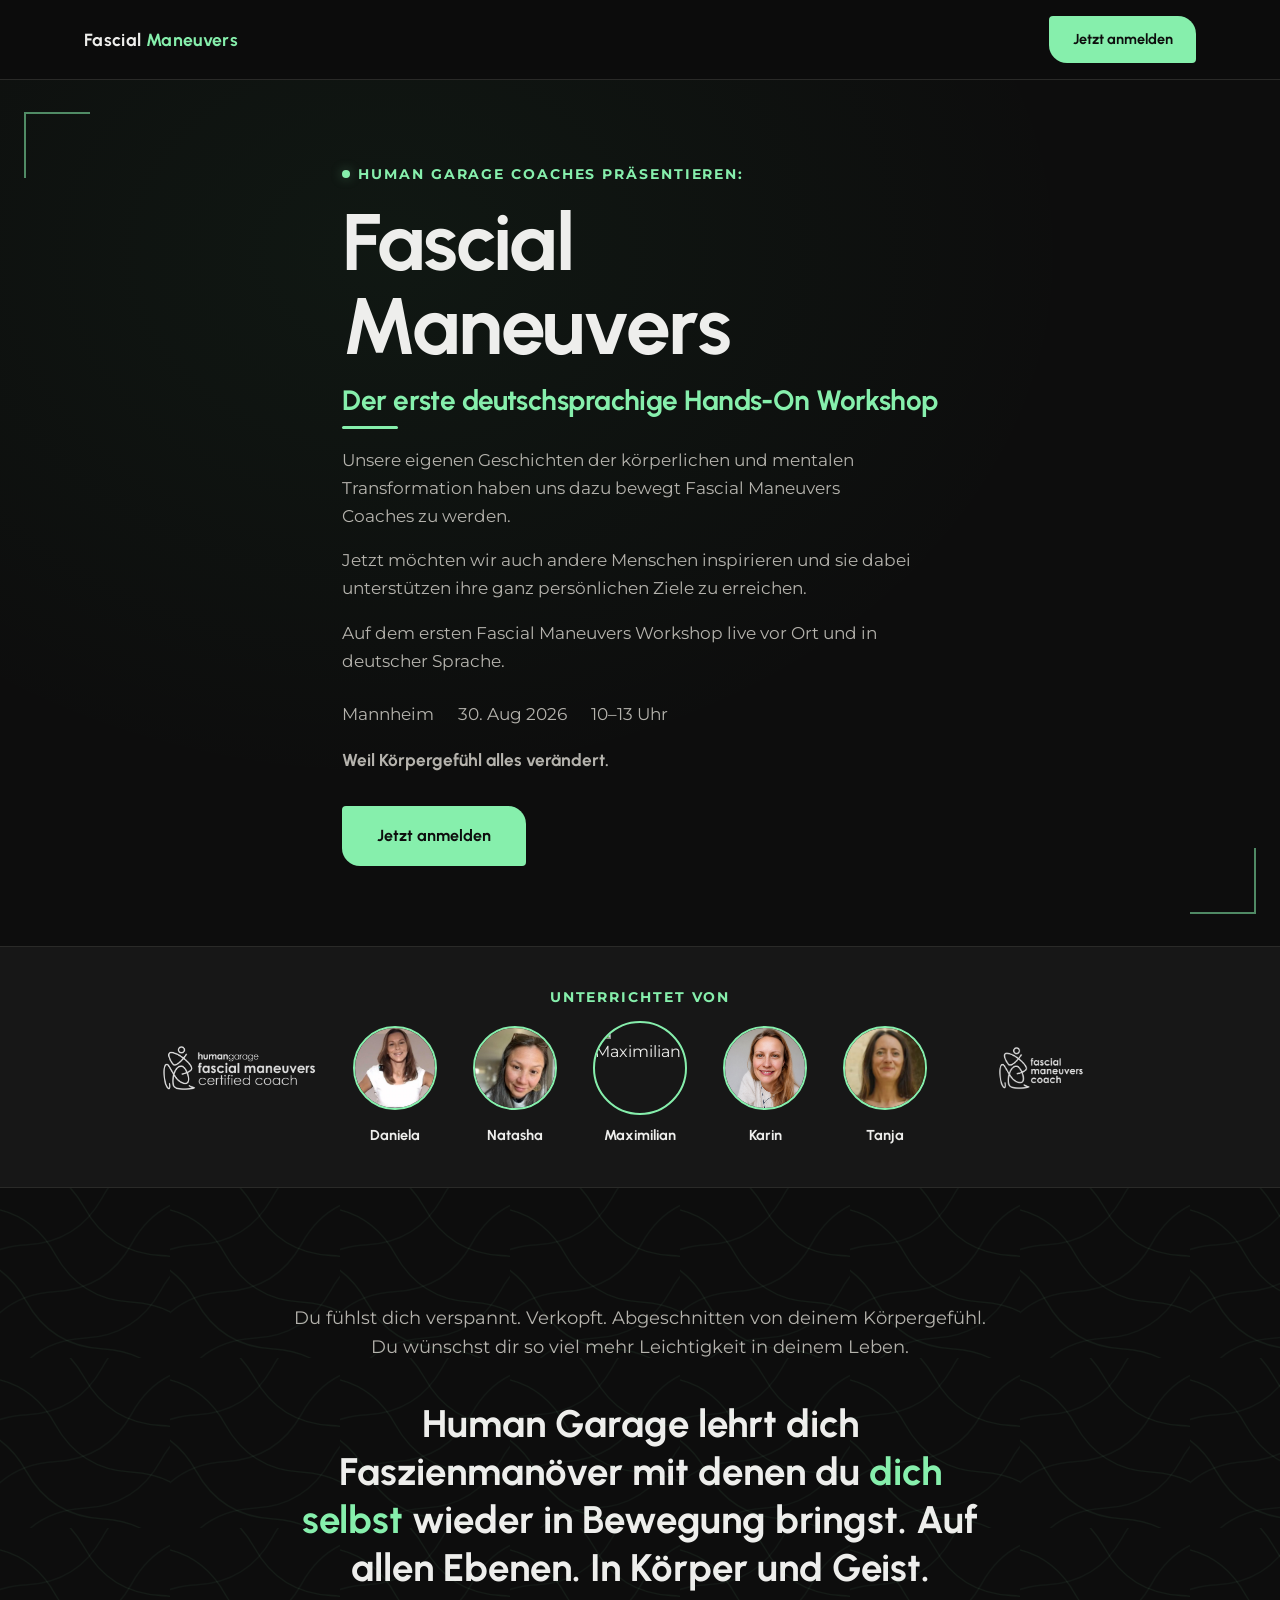
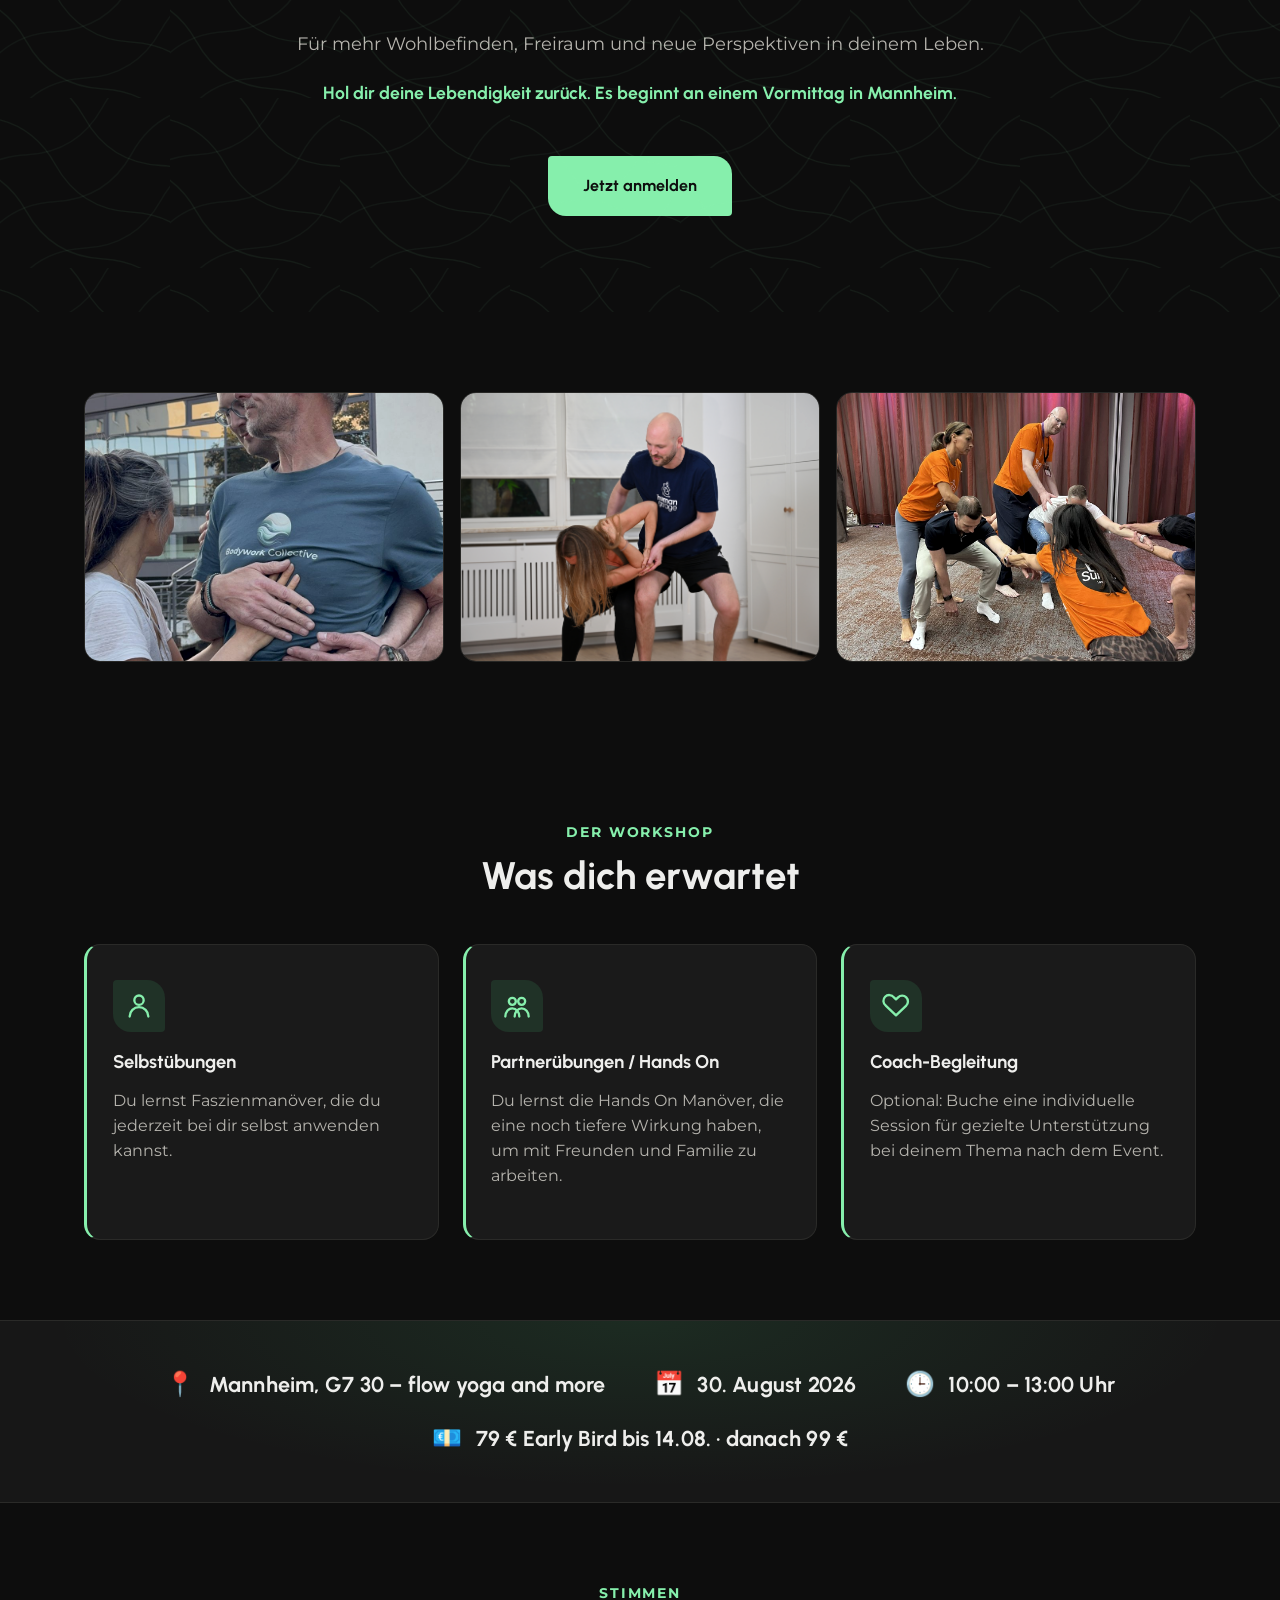
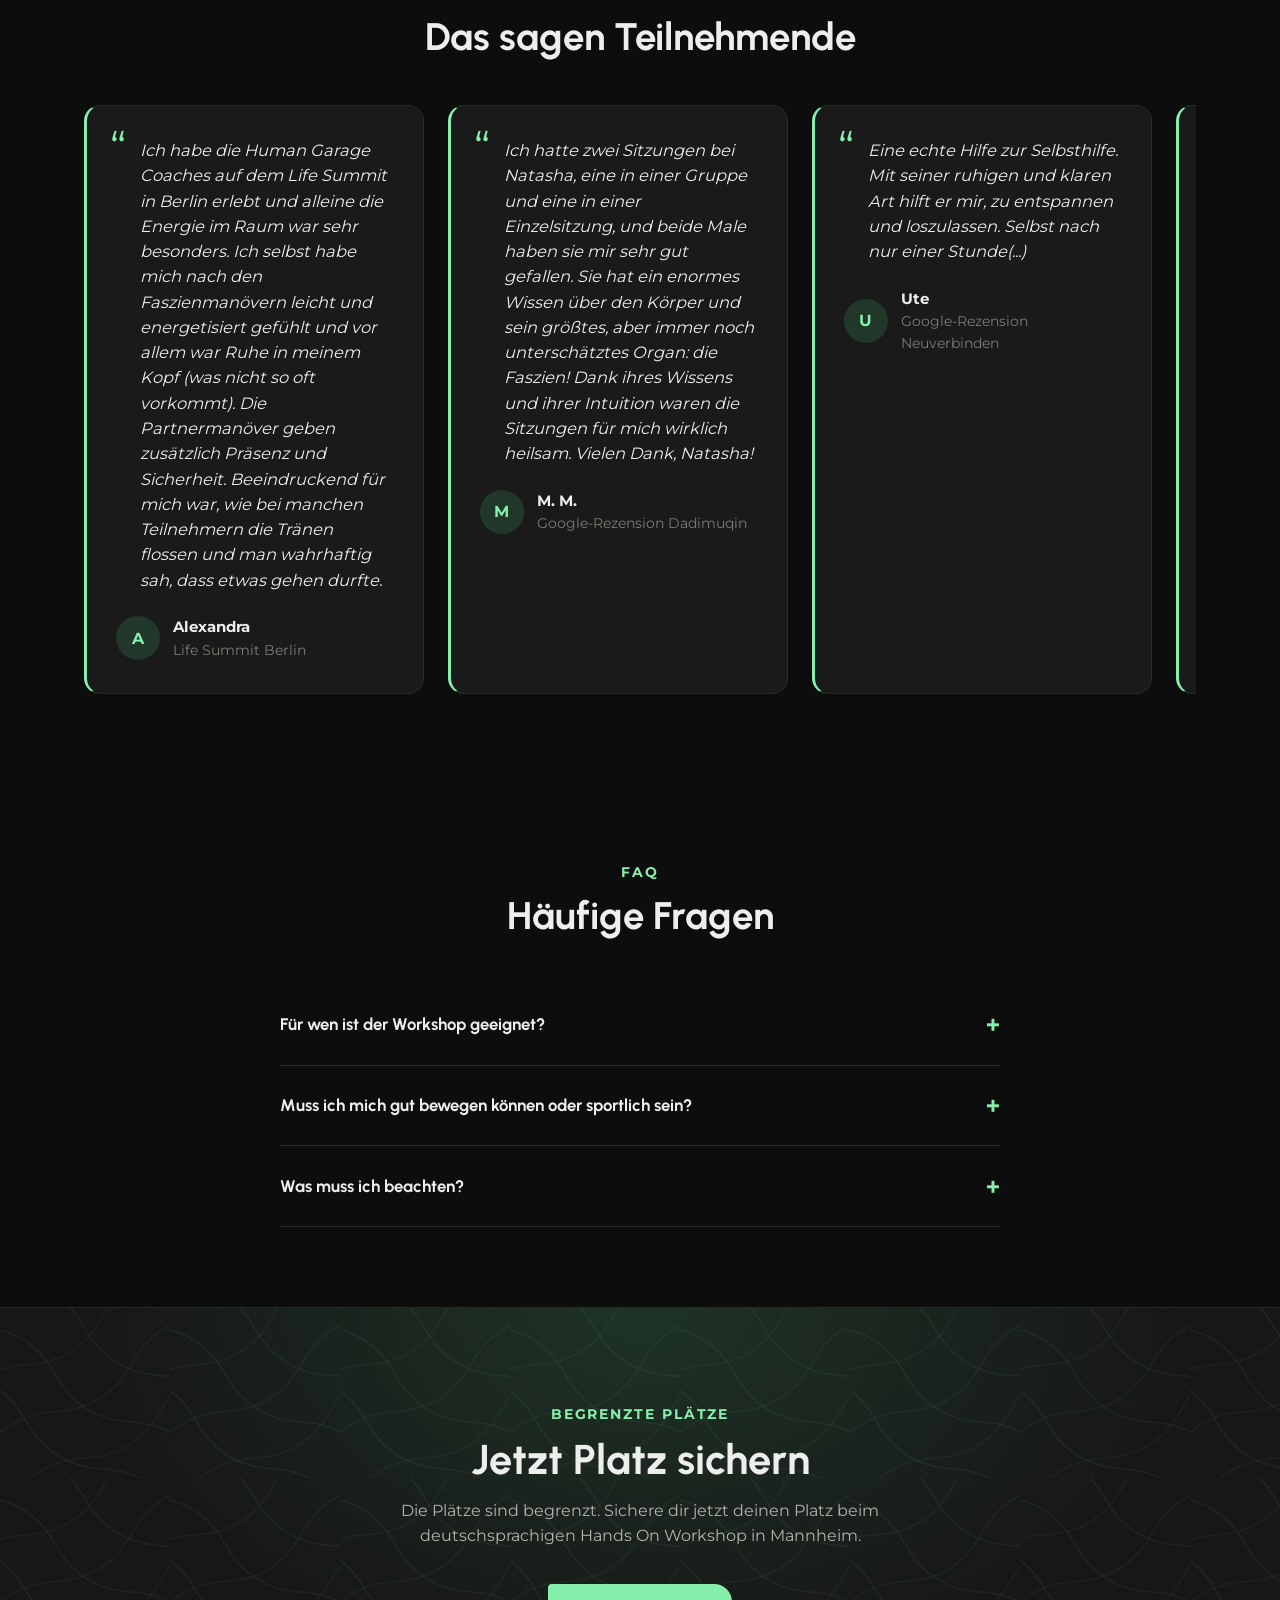
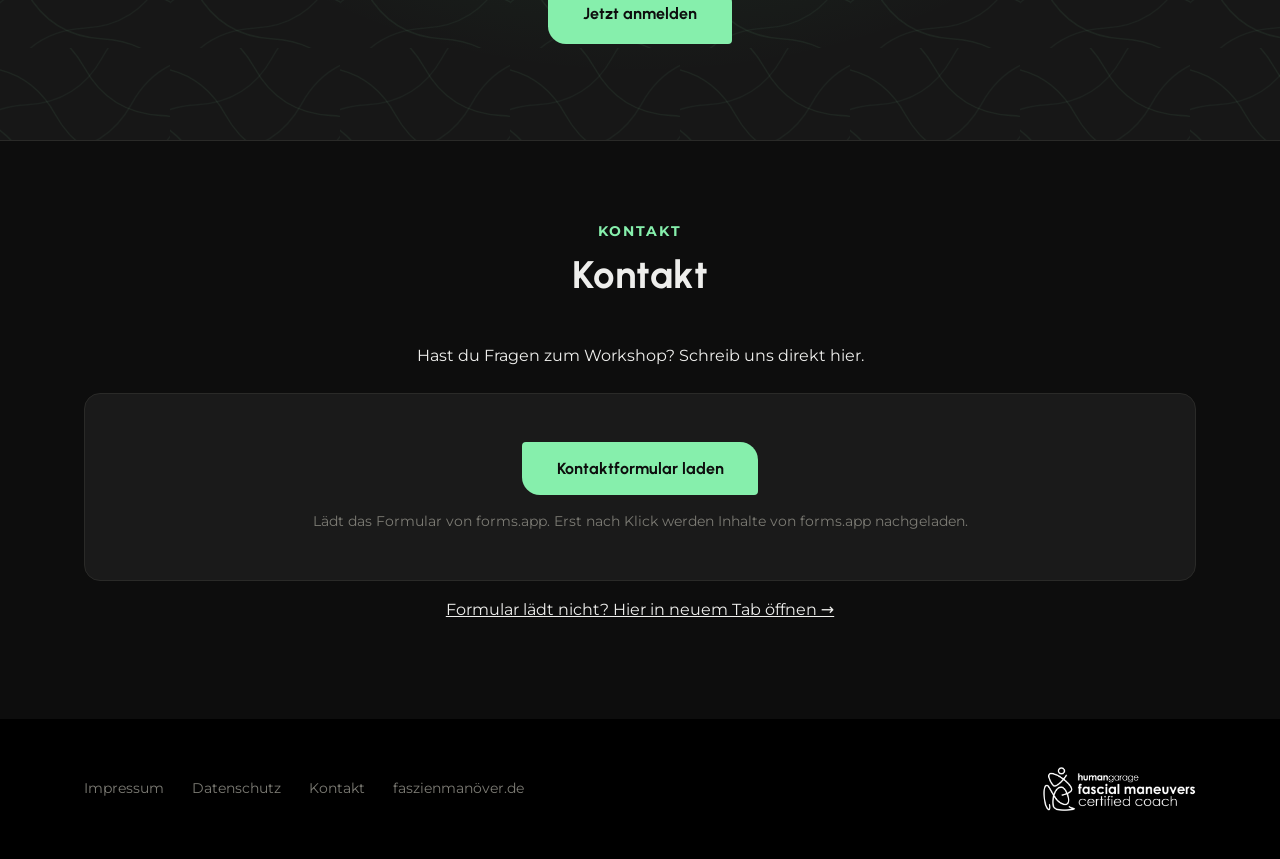
==== commit 041eb280: "4. review" ====
--- a/index.html
+++ b/index.html
@@ -127,10 +127,10 @@
 
 <div class="info-bar">
   <div class="container">
-    <div class="info-item"><span class="icon">📍</span> Mannheim, Q7 30 – flow yoga and more</div>
+    <div class="info-item"><span class="icon">📍</span> Mannheim, G7 30 – flow yoga and more</div>
     <div class="info-item"><span class="icon">📅</span> 30. August 2026</div>
     <div class="info-item"><span class="icon">🕒</span> 10:00 – 13:00 Uhr</div>
-    <div class="info-item"><span class="icon">💶</span> 79 €</div>
+    <div class="info-item"><span class="icon">💶</span> 79 € Early Bird bis 14.08. · danach 99 €</div>
   </div>
 </div>
 
@@ -138,7 +138,18 @@
   <div class="container">
     <span class="eyebrow section-eyebrow">Stimmen</span>
     <h2 class="section-title">Das sagen Teilnehmende</h2>
+    <p class="swipe-hint" aria-hidden="true"><span>←</span> Wischen für weitere Stimmen <span>→</span></p>
     <div class="testimonials">
+      <figure class="testimonial-card">
+        <blockquote>Ich habe die Human Garage Coaches auf dem Life Summit in Berlin erlebt und alleine die Energie im Raum war sehr besonders. Ich selbst habe mich nach den Faszienmanövern leicht und energetisiert gefühlt und vor allem war Ruhe in meinem Kopf (was nicht so oft vorkommt). Die Partnermanöver geben zusätzlich Präsenz und Sicherheit. Beeindruckend für mich war, wie bei manchen Teilnehmern die Tränen flossen und man wahrhaftig sah, dass etwas gehen durfte.</blockquote>
+        <figcaption>
+          <span class="testimonial-avatar">A</span>
+          <span>
+            <span class="testimonial-name">Alexandra</span>
+            <span class="testimonial-role">Life Summit Berlin</span>
+          </span>
+        </figcaption>
+      </figure>
       <figure class="testimonial-card">
         <blockquote>Ich hatte zwei Sitzungen bei Natasha, eine in einer Gruppe und eine in einer Einzelsitzung, und beide Male haben sie mir sehr gut gefallen. Sie hat ein enormes Wissen über den Körper und sein größtes, aber immer noch unterschätztes Organ: die Faszien! Dank ihres Wissens und ihrer Intuition waren die Sitzungen für mich wirklich heilsam. Vielen Dank, Natasha!</blockquote>
         <figcaption>
@@ -160,12 +171,12 @@
         </figcaption>
       </figure>
       <figure class="testimonial-card">
-        <blockquote>Ich habe die Human Garage Coaches auf dem Life Summit in Berlin erlebt und alleine die Energie im Raum war sehr besonders. Ich selbst habe mich nach den Faszienmanövern leicht und energetisiert gefühlt und vor allem war Ruhe in meinem Kopf (was nicht so oft vorkommt). Die Partnermanöver geben zusätzlich Präsenz und Sicherheit. Beeindruckend für mich war, wie bei manchen Teilnehmern die Tränen flossen und man wahrhaftig sah, dass etwas gehen durfte.</blockquote>
-        <figcaption>
-          <span class="testimonial-avatar">A</span>
-          <span>
-            <span class="testimonial-name">Alexandra</span>
-            <span class="testimonial-role">Life Summit Berlin</span>
+        <blockquote>Als Human-Garage-Neuling war dieser Faszienworkshop für mich ein absoluter Gamechanger! Schon während des Kurses hat sich enorm viel gelöst und die Wirkung hielt noch Tage später an. Karin ist eine pure Dosis positive Energie und schafft mit ihrer Ausstrahlung eine unglaublich mitreißende Atmosphäre. Absoluter Herzensempfehlung für alle, die ihrem Körper etwas wirklich Gutes tun wollen!</blockquote>
+        <figcaption>
+          <span class="testimonial-avatar">K</span>
+          <span>
+            <span class="testimonial-name">Kristina B.</span>
+            <span class="testimonial-role">Teilnehmerin Faszienkurs Stuttgart</span>
           </span>
         </figcaption>
       </figure>
--- a/assets/css/style.css
+++ b/assets/css/style.css
@@ -608,13 +608,30 @@
 }
 
 /* Testimonials */
+.swipe-hint {
+  display: none;
+  text-align: center;
+  align-items: center;
+  justify-content: center;
+  gap: 0.5rem;
+  font-size: 0.85rem;
+  color: var(--text-dim);
+  margin: -1.5rem 0 1.75rem;
+}
+
+/* horizontally scrollable on every screen size, so extra testimonials
+   never leave an orphan card stranded in its own row */
 .testimonials {
-  display: grid;
-  grid-template-columns: repeat(3, 1fr);
+  display: flex;
   gap: 1.5rem;
+  overflow-x: auto;
+  scroll-snap-type: x proximity;
+  padding-bottom: 0.5rem;
 }
 
 .testimonial-card {
+  flex: 0 0 340px;
+  scroll-snap-align: start;
   margin: 0;
   background: var(--bg-card);
   border: 1px solid var(--border);
@@ -687,8 +704,24 @@
 }
 
 @media (max-width: 800px) {
+  .swipe-hint {
+    display: flex;
+  }
+
   .testimonials {
-    grid-template-columns: 1fr;
+    scroll-snap-type: x mandatory;
+    margin: 0 -1.5rem;
+    padding: 0.25rem 1.5rem 0.75rem;
+    scrollbar-width: none;
+  }
+
+  .testimonials::-webkit-scrollbar {
+    display: none;
+  }
+
+  .testimonial-card {
+    flex: 0 0 85%;
+    scroll-snap-align: center;
   }
 }
 
